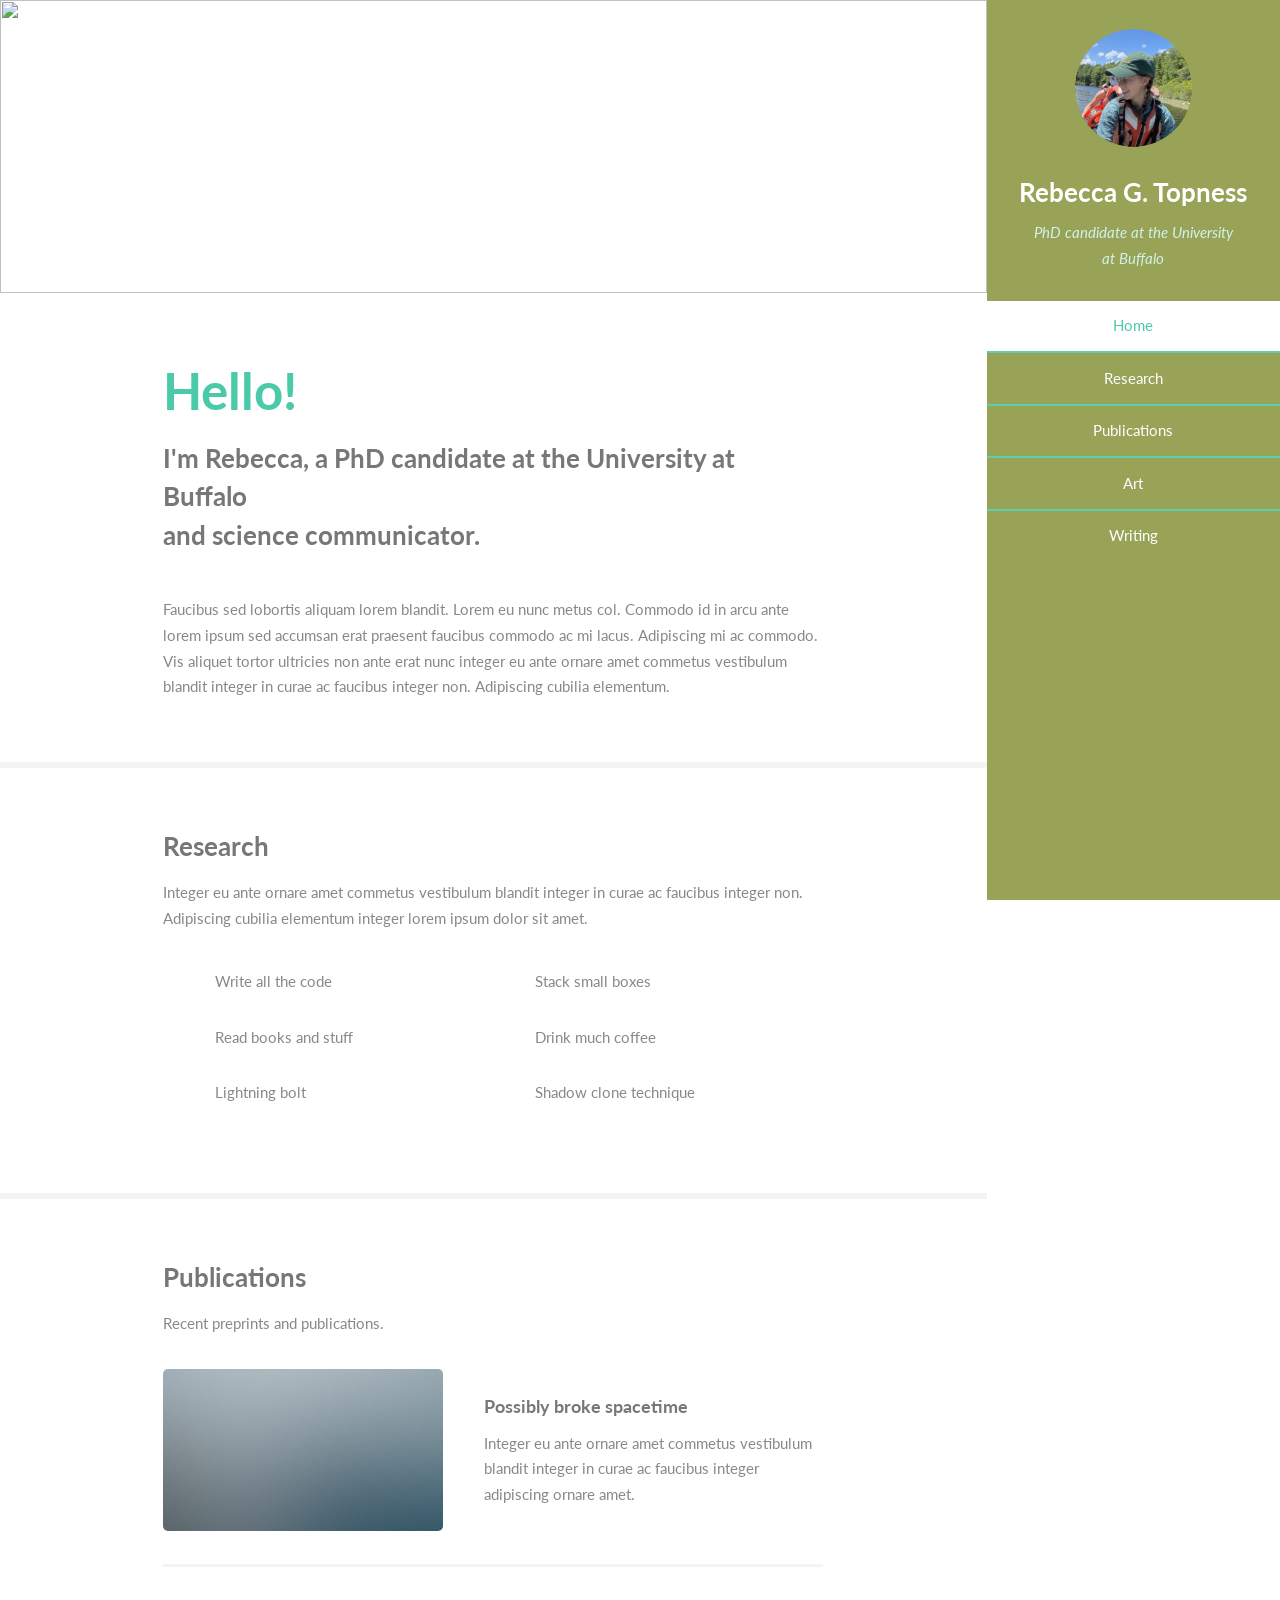
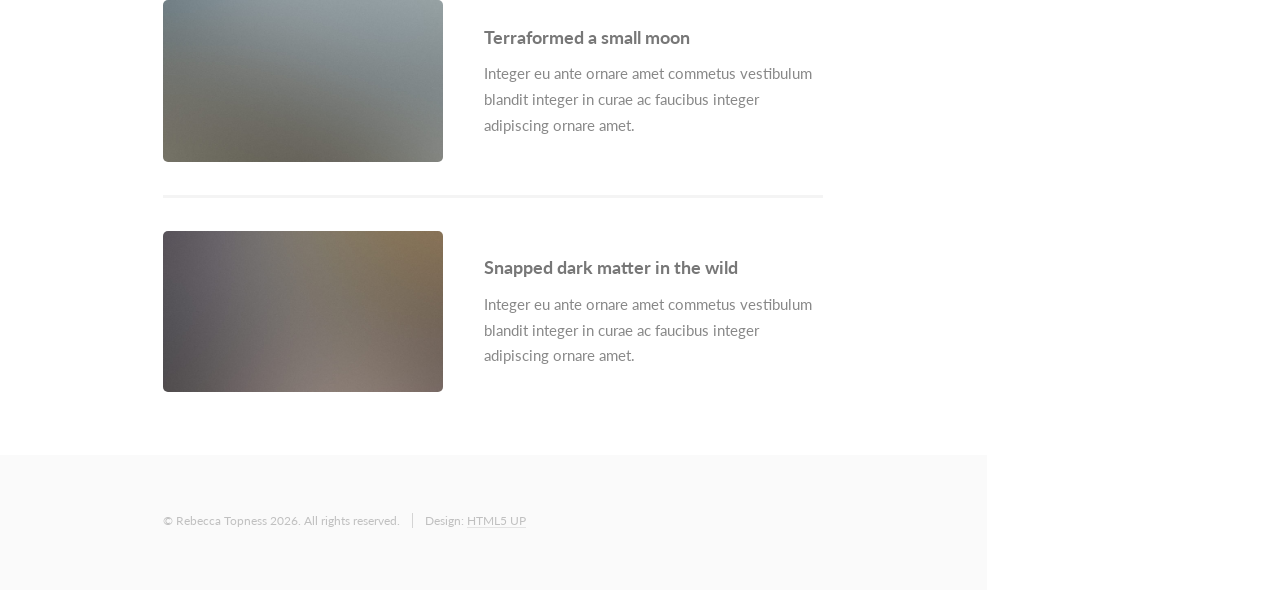
==== index.html @ 4bb77f29 "Change banner" ====
<!DOCTYPE HTML>
<!--
	Read Only by HTML5 UP
	html5up.net | @ajlkn
	Free for personal and commercial use under the CCA 3.0 license (html5up.net/license)
-->
<html>
	<head>
		<title>Rebecca G. Topness</title>
		<meta charset="utf-8" />
		<meta name="viewport" content="width=device-width, initial-scale=1, user-scalable=no" />
		<link rel="stylesheet" href="assets/css/main.css" />
	</head>
	<body class="is-preload">

		<!-- Header -->
			<section id="header">
				<header>
					<span class="image avatar"><img src="images/avatar.jpg" alt="" /></span>
					<h1 id="logo"><a href="#">Rebecca G. Topness</a></h1>
					<p>PhD candidate at the University<br />
					at Buffalo</p>
				</header>
				<nav id="nav">
					<ul>
						<li><a href="#one" class="active">Home</a></li>
						<li><a href="#two">Research</a></li>
						<li><a href="#three">Publications</a></li>
						<li><a href="art.html">Art</a></li>
						<li><a href="writing.html">Writing</a></li>
						<!--<li><a href="#four">Contact</a></li> -->
					</ul>
				</nav>
				<footer>
					<ul class="icons">
						<li><a href="mailto:rgtopnes@buffalo.edu" class="icon solid fa-envelope"><span class="label">Email</span></a></li>
						<li><a href="https://github.com/rgtopness" class="icon brands fa-github"><span class="label">Github</span></a></li>
						<li><a href="https://www.instagram.com/rebeccatopnessart/" class="icon brands fa-instagram"><span class="label">Instagram</span></a></li>
						<li><a href="https://www.linkedin.com/in/rgtopness/" class="icon brands fa-linkedin"><span class="label">LinkedIn</span></a></li>
						<!--<li><a href='#' class="icon brands fa-orcid"><span class="label">Orcid</span></a></li> -->
					</ul>
				</footer>
			</section>

		<!-- Wrapper -->
			<div id="wrapper">

				<!-- Main -->
					<div id="main">

						<!-- One -->
							<section id="one">
								<div class="image main" data-position="center">
									<img src="images/banner2.jpg" alt="" />
								</div>
								<div class="container">
									<header class="major">
										<h2>Hello!</h2>
										<p>I'm Rebecca, a PhD candidate at the University at Buffalo<br />
										and science communicator.</p> <!--removed link-->
									</header>
									<p>Faucibus sed lobortis aliquam lorem blandit. Lorem eu nunc metus col. Commodo id in arcu ante lorem ipsum sed accumsan erat praesent faucibus commodo ac mi lacus. Adipiscing mi ac commodo. Vis aliquet tortor ultricies non ante erat nunc integer eu ante ornare amet commetus vestibulum blandit integer in curae ac faucibus integer non. Adipiscing cubilia elementum.</p>
								</div>
							</section>

						<!-- Two -->
							<section id="two">
								<div class="container">
									<h3>Research</h3>
									<p>Integer eu ante ornare amet commetus vestibulum blandit integer in curae ac faucibus integer non. Adipiscing cubilia elementum integer lorem ipsum dolor sit amet.</p>
									<ul class="feature-icons">
										<li class="icon solid fa-code">Write all the code</li>
										<li class="icon solid fa-cubes">Stack small boxes</li>
										<li class="icon solid fa-book">Read books and stuff</li>
										<li class="icon solid fa-coffee">Drink much coffee</li>
										<li class="icon solid fa-bolt">Lightning bolt</li>
										<li class="icon solid fa-users">Shadow clone technique</li>
									</ul>
								</div>
							</section>

						<!-- Three -->
							<section id="three">
								<div class="container">
									<h3>Publications</h3>
									<p>Recent preprints and publications.</p>
									<div class="features">
										<article>
											<a href="#" class="image"><img src="images/pic01.jpg" alt="" /></a>
											<div class="inner">
												<h4>Possibly broke spacetime</h4>
												<p>Integer eu ante ornare amet commetus vestibulum blandit integer in curae ac faucibus integer adipiscing ornare amet.</p>
											</div>
										</article>
										<article>
											<a href="#" class="image"><img src="images/pic02.jpg" alt="" /></a>
											<div class="inner">
												<h4>Terraformed a small moon</h4>
												<p>Integer eu ante ornare amet commetus vestibulum blandit integer in curae ac faucibus integer adipiscing ornare amet.</p>
											</div>
										</article>
										<article>
											<a href="#" class="image"><img src="images/pic03.jpg" alt="" /></a>
											<div class="inner">
												<h4>Snapped dark matter in the wild</h4>
												<p>Integer eu ante ornare amet commetus vestibulum blandit integer in curae ac faucibus integer adipiscing ornare amet.</p>
											</div>
										</article>
									</div>
								</div>
							</section>

						<!-- Four -->
						<!--	<section id="four">
								<div class="container">
									<h3>Contact Me</h3>
									<p>Integer eu ante ornare amet commetus vestibulum blandit integer in curae ac faucibus integer non. Adipiscing cubilia elementum integer. Integer eu ante ornare amet commetus.</p>
									<form method="post" action="#">
										<div class="row gtr-uniform">
											<div class="col-6 col-12-xsmall"><input type="text" name="name" id="name" placeholder="Name" /></div>
											<div class="col-6 col-12-xsmall"><input type="email" name="email" id="email" placeholder="Email" /></div>
											<div class="col-12"><input type="text" name="subject" id="subject" placeholder="Subject" /></div>
											<div class="col-12"><textarea name="message" id="message" placeholder="Message" rows="6"></textarea></div>
											<div class="col-12">
												<ul class="actions">
													<li><input type="submit" class="primary" value="Send Message" /></li>
													<li><input type="reset" value="Reset Form" /></li>
												</ul>
											</div>
										</div>
									</form>
								</div>
							</section>

						<!-- Five -->
						<!--
							<section id="five">
								<div class="container">
									<h3>Elements</h3>

									<section>
										<h4>Text</h4>
										<p>This is <b>bold</b> and this is <strong>strong</strong>. This is <i>italic</i> and this is <em>emphasized</em>.
										This is <sup>superscript</sup> text and this is <sub>subscript</sub> text.
										This is <u>underlined</u> and this is code: <code>for (;;) { ... }</code>. Finally, <a href="#">this is a link</a>.</p>
										<hr />
										<header>
											<h4>Heading with a Subtitle</h4>
											<p>Lorem ipsum dolor sit amet nullam id egestas urna aliquam</p>
										</header>
										<p>Nunc lacinia ante nunc ac lobortis. Interdum adipiscing gravida odio porttitor sem non mi integer non faucibus ornare mi ut ante amet placerat aliquet. Volutpat eu sed ante lacinia sapien lorem accumsan varius montes viverra nibh in adipiscing blandit tempus accumsan.</p>
										<header>
											<h5>Heading with a Subtitle</h5>
											<p>Lorem ipsum dolor sit amet nullam id egestas urna aliquam</p>
										</header>
										<p>Nunc lacinia ante nunc ac lobortis. Interdum adipiscing gravida odio porttitor sem non mi integer non faucibus ornare mi ut ante amet placerat aliquet. Volutpat eu sed ante lacinia sapien lorem accumsan varius montes viverra nibh in adipiscing blandit tempus accumsan.</p>
										<hr />
										<h2>Heading Level 2</h2>
										<h3>Heading Level 3</h3>
										<h4>Heading Level 4</h4>
										<h5>Heading Level 5</h5>
										<h6>Heading Level 6</h6>
										<hr />
										<h5>Blockquote</h5>
										<blockquote>Fringilla nisl. Donec accumsan interdum nisi, quis tincidunt felis sagittis eget tempus euismod. Vestibulum ante ipsum primis in faucibus vestibulum. Blandit adipiscing eu felis iaculis volutpat ac adipiscing accumsan faucibus. Vestibulum ante ipsum primis in faucibus lorem ipsum dolor sit amet nullam adipiscing eu felis.</blockquote>
										<h5>Preformatted</h5>
										<pre><code>i = 0;

while (!deck.isInOrder()) {
    print 'Iteration ' + i;
    deck.shuffle();
    i++;
}

print 'It took ' + i + ' iterations to sort the deck.';</code></pre>
									</section>

									<section>
										<h4>Lists</h4>
										<div class="row">
											<div class="col-6 col-12-xsmall">
												<h5>Unordered</h5>
												<ul>
													<li>Dolor pulvinar etiam magna etiam.</li>
													<li>Sagittis adipiscing lorem eleifend.</li>
													<li>Felis enim feugiat dolore viverra.</li>
												</ul>
												<h5>Alternate</h5>
												<ul class="alt">
													<li>Dolor pulvinar etiam magna etiam.</li>
													<li>Sagittis adipiscing lorem eleifend.</li>
													<li>Felis enim feugiat dolore viverra.</li>
												</ul>
											</div>
											<div class="col-6 col-12-xsmall">
												<h5>Ordered</h5>
												<ol>
													<li>Dolor pulvinar etiam magna etiam.</li>
													<li>Etiam vel felis at lorem sed viverra.</li>
													<li>Felis enim feugiat dolore viverra.</li>
													<li>Dolor pulvinar etiam magna etiam.</li>
													<li>Etiam vel felis at lorem sed viverra.</li>
													<li>Felis enim feugiat dolore viverra.</li>
												</ol>
												<h5>Icons</h5>
												<ul class="icons">
													<li><a href="#" class="icon brands fa-twitter"><span class="label">Twitter</span></a></li>
													<li><a href="#" class="icon brands fa-facebook-f"><span class="label">Facebook</span></a></li>
													<li><a href="#" class="icon brands fa-instagram"><span class="label">Instagram</span></a></li>
													<li><a href="#" class="icon brands fa-github"><span class="label">Github</span></a></li>
													<li><a href="#" class="icon brands fa-dribbble"><span class="label">Dribbble</span></a></li>
													<li><a href="#" class="icon brands fa-tumblr"><span class="label">Tumblr</span></a></li>
												</ul>
											</div>
										</div>
										<h5>Actions</h5>
										<ul class="actions">
											<li><a href="#" class="button primary">Default</a></li>
											<li><a href="#" class="button">Default</a></li>
											<li><a href="#" class="button alt">Default</a></li>
										</ul>
										<ul class="actions small">
											<li><a href="#" class="button primary small">Small</a></li>
											<li><a href="#" class="button small">Small</a></li>
											<li><a href="#" class="button alt small">Small</a></li>
										</ul>
										<div class="row">
											<div class="col-3 col-6-medium col-12-xsmall">
												<ul class="actions stacked">
													<li><a href="#" class="button primary">Default</a></li>
													<li><a href="#" class="button">Default</a></li>
													<li><a href="#" class="button alt">Default</a></li>
												</ul>
											</div>
											<div class="col-3 col-6 col-12-xsmall">
												<ul class="actions stacked">
													<li><a href="#" class="button primary small">Small</a></li>
													<li><a href="#" class="button small">Small</a></li>
													<li><a href="#" class="button alt small">Small</a></li>
												</ul>
											</div>
											<div class="col-3 col-6-medium col-12-xsmall">
												<ul class="actions stacked">
													<li><a href="#" class="button primary fit">Default</a></li>
													<li><a href="#" class="button fit">Default</a></li>
													<li><a href="#" class="button alt fit">Default</a></li>
												</ul>
											</div>
											<div class="col-3 col-6-medium col-12-xsmall">
												<ul class="actions stacked">
													<li><a href="#" class="button primary small fit">Small</a></li>
													<li><a href="#" class="button small fit">Small</a></li>
													<li><a href="#" class="button alt small fit">Small</a></li>
												</ul>
											</div>
										</div>
									</section>

									<section>
										<h4>Table</h4>
										<h5>Default</h5>
										<div class="table-wrapper">
											<table>
												<thead>
													<tr>
														<th>Name</th>
														<th>Description</th>
														<th>Price</th>
													</tr>
												</thead>
												<tbody>
													<tr>
														<td>Item One</td>
														<td>Ante turpis integer aliquet porttitor.</td>
														<td>29.99</td>
													</tr>
													<tr>
														<td>Item Two</td>
														<td>Vis ac commodo adipiscing arcu aliquet.</td>
														<td>19.99</td>
													</tr>
													<tr>
														<td>Item Three</td>
														<td> Morbi faucibus arcu accumsan lorem.</td>
														<td>29.99</td>
													</tr>
													<tr>
														<td>Item Four</td>
														<td>Vitae integer tempus condimentum.</td>
														<td>19.99</td>
													</tr>
													<tr>
														<td>Item Five</td>
														<td>Ante turpis integer aliquet porttitor.</td>
														<td>29.99</td>
													</tr>
												</tbody>
												<tfoot>
													<tr>
														<td colspan="2"></td>
														<td>100.00</td>
													</tr>
												</tfoot>
											</table>
										</div>

										<h5>Alternate</h5>
										<div class="table-wrapper">
											<table class="alt">
												<thead>
													<tr>
														<th>Name</th>
														<th>Description</th>
														<th>Price</th>
													</tr>
												</thead>
												<tbody>
													<tr>
														<td>Item One</td>
														<td>Ante turpis integer aliquet porttitor.</td>
														<td>29.99</td>
													</tr>
													<tr>
														<td>Item Two</td>
														<td>Vis ac commodo adipiscing arcu aliquet.</td>
														<td>19.99</td>
													</tr>
													<tr>
														<td>Item Three</td>
														<td> Morbi faucibus arcu accumsan lorem.</td>
														<td>29.99</td>
													</tr>
													<tr>
														<td>Item Four</td>
														<td>Vitae integer tempus condimentum.</td>
														<td>19.99</td>
													</tr>
													<tr>
														<td>Item Five</td>
														<td>Ante turpis integer aliquet porttitor.</td>
														<td>29.99</td>
													</tr>
												</tbody>
												<tfoot>
													<tr>
														<td colspan="2"></td>
														<td>100.00</td>
													</tr>
												</tfoot>
											</table>
										</div>
									</section>

									<section>
										<h4>Buttons</h4>
										<ul class="actions">
											<li><a href="#" class="button primary">Primary</a></li>
											<li><a href="#" class="button">Default</a></li>
											<li><a href="#" class="button alt">Alternate</a></li>
										</ul>
										<ul class="actions">
											<li><a href="#" class="button primary large">Large</a></li>
											<li><a href="#" class="button">Default</a></li>
											<li><a href="#" class="button alt small">Small</a></li>
										</ul>
										<ul class="actions fit">
											<li><a href="#" class="button primary fit">Fit</a></li>
											<li><a href="#" class="button fit">Fit</a></li>
											<li><a href="#" class="button alt fit">Fit</a></li>
										</ul>
										<ul class="actions fit small">
											<li><a href="#" class="button primary fit small">Fit + Small</a></li>
											<li><a href="#" class="button fit small">Fit + Small</a></li>
											<li><a href="#" class="button alt fit small">Fit + Small</a></li>
										</ul>
										<ul class="actions">
											<li><a href="#" class="button primary icon solid fa-download">Icon</a></li>
											<li><a href="#" class="button icon solid fa-download">Icon</a></li>
											<li><a href="#" class="button alt icon solid fa-check">Icon</a></li>
										</ul>
										<ul class="actions">
											<li><span class="button primary disabled">Primary</span></li>
											<li><span class="button disabled">Default</span></li>
											<li><span class="button alt disabled">Alternate</span></li>
										</ul>
									</section>

									<section>
										<h4>Form</h4>
										<form method="post" action="#">
											<div class="row gtr-uniform">
												<div class="col-6 col-12-xsmall">
													<input type="text" name="demo-name" id="demo-name" value="" placeholder="Name" />
												</div>
												<div class="col-6 col-12-xsmall">
													<input type="email" name="demo-email" id="demo-email" value="" placeholder="Email" />
												</div>
												<div class="col-12">
													<select name="demo-category" id="demo-category">
														<option value="">- Category -</option>
														<option value="1">Manufacturing</option>
														<option value="1">Shipping</option>
														<option value="1">Administration</option>
														<option value="1">Human Resources</option>
													</select>
												</div>
												<div class="col-4 col-12-medium">
													<input type="radio" id="demo-priority-low" name="demo-priority" checked>
													<label for="demo-priority-low">Low Priority</label>
												</div>
												<div class="col-4 col-12-medium">
													<input type="radio" id="demo-priority-normal" name="demo-priority">
													<label for="demo-priority-normal">Normal Priority</label>
												</div>
												<div class="col-4 col-12-medium">
													<input type="radio" id="demo-priority-high" name="demo-priority">
													<label for="demo-priority-high">High Priority</label>
												</div>
												<div class="col-6 col-12-medium">
													<input type="checkbox" id="demo-copy" name="demo-copy">
													<label for="demo-copy">Email me a copy of this message</label>
												</div>
												<div class="col-6 col-12-medium">
													<input type="checkbox" id="demo-human" name="demo-human" checked>
													<label for="demo-human">I am a human and not a robot</label>
												</div>
												<div class="col-12">
													<textarea name="demo-message" id="demo-message" placeholder="Enter your message" rows="6"></textarea>
												</div>
												<div class="col-12">
													<ul class="actions">
														<li><input type="submit" value="Send Message" /></li>
														<li><input type="reset" value="Reset" class="alt" /></li>
													</ul>
												</div>
											</div>
										</form>
									</section>

									<section>
										<h4>Image</h4>
										<h5>Fit</h5>
										<span class="image fit"><img src="images/banner.jpg" alt="" /></span>
										<div class="box alt">
											<div class="row gtr-50 gtr-uniform">
												<div class="col-4"><span class="image fit"><img src="images/pic01.jpg" alt="" /></span></div>
												<div class="col-4"><span class="image fit"><img src="images/pic02.jpg" alt="" /></span></div>
												<div class="col-4"><span class="image fit"><img src="images/pic03.jpg" alt="" /></span></div>
												<div class="col-4"><span class="image fit"><img src="images/pic02.jpg" alt="" /></span></div>
												<div class="col-4"><span class="image fit"><img src="images/pic03.jpg" alt="" /></span></div>
												<div class="col-4"><span class="image fit"><img src="images/pic01.jpg" alt="" /></span></div>
												<div class="col-4"><span class="image fit"><img src="images/pic03.jpg" alt="" /></span></div>
												<div class="col-4"><span class="image fit"><img src="images/pic01.jpg" alt="" /></span></div>
												<div class="col-4"><span class="image fit"><img src="images/pic02.jpg" alt="" /></span></div>
											</div>
										</div>
										<h5>Left &amp; Right</h5>
										<p><span class="image left"><img src="images/avatar.jpg" alt="" /></span>Fringilla nisl. Donec accumsan interdum nisi, quis tincidunt felis sagittis eget. tempus euismod. Vestibulum ante ipsum primis in faucibus vestibulum. Blandit adipiscing eu felis iaculis volutpat ac adipiscing accumsan eu faucibus. Integer ac pellentesque praesent tincidunt felis sagittis eget. tempus euismod. Vestibulum ante ipsum primis in faucibus vestibulum. Blandit adipiscing eu felis iaculis volutpat ac adipiscing accumsan eu faucibus. Integer ac pellentesque praesent. Donec accumsan interdum nisi, quis tincidunt felis sagittis eget. tempus euismod. Vestibulum ante ipsum primis in faucibus vestibulum. Blandit adipiscing eu felis iaculis volutpat ac adipiscing accumsan eu faucibus. Integer ac pellentesque praesent tincidunt felis sagittis eget. tempus euismod. Vestibulum ante ipsum primis in faucibus vestibulum. Blandit adipiscing eu felis iaculis volutpat ac adipiscing accumsan eu faucibus. Integer ac pellentesque praesent.</p>
										<p><span class="image right"><img src="images/avatar.jpg" alt="" /></span>Fringilla nisl. Donec accumsan interdum nisi, quis tincidunt felis sagittis eget. tempus euismod. Vestibulum ante ipsum primis in faucibus vestibulum. Blandit adipiscing eu felis iaculis volutpat ac adipiscing accumsan eu faucibus. Integer ac pellentesque praesent tincidunt felis sagittis eget. tempus euismod. Vestibulum ante ipsum primis in faucibus vestibulum. Blandit adipiscing eu felis iaculis volutpat ac adipiscing accumsan eu faucibus. Integer ac pellentesque praesent. Donec accumsan interdum nisi, quis tincidunt felis sagittis eget. tempus euismod. Vestibulum ante ipsum primis in faucibus vestibulum. Blandit adipiscing eu felis iaculis volutpat ac adipiscing accumsan eu faucibus. Integer ac pellentesque praesent tincidunt felis sagittis eget. tempus euismod. Vestibulum ante ipsum primis in faucibus vestibulum. Blandit adipiscing eu felis iaculis volutpat ac adipiscing accumsan eu faucibus. Integer ac pellentesque praesent.</p>
									</section>

								</div>
							</section>
						-->

					</div>

				<!-- Footer -->
					<section id="footer">
						<div class="container">
							<ul class="copyright">
								<li>&copy; Rebecca Topness 2026. All rights reserved.</li><li>Design: <a href="http://html5up.net">HTML5 UP</a></li>
							</ul>
						</div>
					</section>

			</div>

		<!-- Scripts -->
			<script src="assets/js/jquery.min.js"></script>
			<script src="assets/js/jquery.scrollex.min.js"></script>
			<script src="assets/js/jquery.scrolly.min.js"></script>
			<script src="assets/js/browser.min.js"></script>
			<script src="assets/js/breakpoints.min.js"></script>
			<script src="assets/js/util.js"></script>
			<script src="assets/js/main.js"></script>

	</body>
</html>
---- assets/css/main.css ----
@import url("fontawesome-all.min.css");
@import url("https://fonts.googleapis.com/css?family=Lato:400,400italic,700,700italic|Source+Code+Pro:400");

/*
	Read Only by HTML5 UP
	html5up.net | @ajlkn
	Free for personal and commercial use under the CCA 3.0 license (html5up.net/license)
*/

html, body, div, span, applet, object,
iframe, h1, h2, h3, h4, h5, h6, p, blockquote,
pre, a, abbr, acronym, address, big, cite,
code, del, dfn, em, img, ins, kbd, q, s, samp,
small, strike, strong, sub, sup, tt, var, b,
u, i, center, dl, dt, dd, ol, ul, li, fieldset,
form, label, legend, table, caption, tbody,
tfoot, thead, tr, th, td, article, aside,
canvas, details, embed, figure, figcaption,
footer, header, hgroup, menu, nav, output, ruby,
section, summary, time, mark, audio, video {
	margin: 0;
	padding: 0;
	border: 0;
	font-size: 100%;
	font: inherit;
	vertical-align: baseline;}

article, aside, details, figcaption, figure,
footer, header, hgroup, menu, nav, section {
	display: block;}

body {
	line-height: 1;
}

ol, ul {
	list-style: none;
}

blockquote, q {
	quotes: none;
}

	blockquote:before, blockquote:after, q:before, q:after {
		content: '';
		content: none;
	}

table {
	border-collapse: collapse;
	border-spacing: 0;
}

body {
	-webkit-text-size-adjust: none;
}

mark {
	background-color: transparent;
	color: inherit;
}

input::-moz-focus-inner {
	border: 0;
	padding: 0;
}

input, select, textarea {
	-moz-appearance: none;
	-webkit-appearance: none;
	-ms-appearance: none;
	appearance: none;
}

/* Basic */

	html {
		box-sizing: border-box;
	}

	*, *:before, *:after {
		box-sizing: inherit;
	}

	body {
		background: #fff;
	}

		body.is-preload *, body.is-preload *:before, body.is-preload *:after {
			-moz-animation: none !important;
			-webkit-animation: none !important;
			-ms-animation: none !important;
			animation: none !important;
			-moz-transition: none !important;
			-webkit-transition: none !important;
			-ms-transition: none !important;
			transition: none !important;
		}

	body, input, select, textarea {
		color: #888;
		font-family: "Lato", sans-serif;
		font-size: 16pt;
		font-weight: 400;
		line-height: 1.75em;
	}

	a {
		-moz-transition: color 0.2s ease-in-out, border-color 0.2s ease-in-out;
		-webkit-transition: color 0.2s ease-in-out, border-color 0.2s ease-in-out;
		-ms-transition: color 0.2s ease-in-out, border-color 0.2s ease-in-out;
		transition: color 0.2s ease-in-out, border-color 0.2s ease-in-out;
		border-bottom: solid 1px #e4e4e4;
		color: inherit;
		text-decoration: none;
	}

		a:hover {
			border-bottom-color: transparent;
			color: #4acaa8 !important;
		}

	strong, b {
		color: #777;
		font-weight: 700;
	}

	em, i {
		font-style: italic;
	}

	p {
		margin: 0 0 2.25em 0;
	}

	h1, h2, h3, h4, h5, h6 {
		color: #777;
		font-weight: 700;
		line-height: 1em;
		margin: 0 0 0.5625em 0;
	}

		h1 a, h2 a, h3 a, h4 a, h5 a, h6 a {
			border: 0;
			color: inherit;
			text-decoration: none;
		}

	h2 {
		font-size: 2em;
		line-height: 1.5em;
	}

	h3 {
		font-size: 1.75em;
		line-height: 1.5em;
	}

	h4 {
		font-size: 1.25em;
		line-height: 1.5em;
	}

	h5 {
		font-size: 0.9em;
		line-height: 1.5em;
	}

	h6 {
		font-size: 0.7em;
		line-height: 1.5em;
	}

	sub {
		font-size: 0.8em;
		position: relative;
		top: 0.5em;
	}

	sup {
		font-size: 0.8em;
		position: relative;
		top: -0.5em;
	}

	hr {
		border: 0;
		border-bottom: solid 2px #f4f4f4;
		margin: 2.25em 0;
	}

		hr.major {
			margin: 3.375em 0;
		}

	blockquote {
		border-left: solid 8px #e4e4e4;
		font-style: italic;
		margin: 0 0 2.25em 0;
		padding: 0.5em 0 0.5em 2em;
	}

	code {
		background: #555;
		border-radius: 5px;
		color: #fff;
		font-family: "Source Code Pro", monospace;
		font-size: 0.9em;
		margin: 0 0.25em;
		padding: 0.25em 0.65em;
	}

	pre {
		font-family: "Source Code Pro", monospace;
		font-size: 0.9em;
		margin: 0 0 2.25em 0;
	}

		pre code {
			-webkit-overflow-scrolling: touch;
			display: block;
			line-height: 1.5em;
			overflow-x: auto;
			padding: 1em 1.5em;
		}

	.align-left {
		text-align: left;
	}

	.align-center {
		text-align: center;
	}

	.align-right {
		text-align: right;
	}

/* Row */

	.row {
		display: flex;
		flex-wrap: wrap;
		box-sizing: border-box;
		align-items: stretch;
	}

		.row > * {
			box-sizing: border-box;
		}

		.row.gtr-uniform > * > :last-child {
			margin-bottom: 0;
		}

		.row.aln-left {
			justify-content: flex-start;
		}

		.row.aln-center {
			justify-content: center;
		}

		.row.aln-right {
			justify-content: flex-end;
		}

		.row.aln-top {
			align-items: flex-start;
		}

		.row.aln-middle {
			align-items: center;
		}

		.row.aln-bottom {
			align-items: flex-end;
		}

		.row > .imp {
			order: -1;
		}

		.row > .col-1 {
			width: 8.33333%;
		}

		.row > .off-1 {
			margin-left: 8.33333%;
		}

		.row > .col-2 {
			width: 16.66667%;
		}

		.row > .off-2 {
			margin-left: 16.66667%;
		}

		.row > .col-3 {
			width: 25%;
		}

		.row > .off-3 {
			margin-left: 25%;
		}

		.row > .col-4 {
			width: 33.33333%;
		}

		.row > .off-4 {
			margin-left: 33.33333%;
		}

		.row > .col-5 {
			width: 41.66667%;
		}

		.row > .off-5 {
			margin-left: 41.66667%;
		}

		.row > .col-6 {
			width: 50%;
		}

		.row > .off-6 {
			margin-left: 50%;
		}

		.row > .col-7 {
			width: 58.33333%;
		}

		.row > .off-7 {
			margin-left: 58.33333%;
		}

		.row > .col-8 {
			width: 66.66667%;
		}

		.row > .off-8 {
			margin-left: 66.66667%;
		}

		.row > .col-9 {
			width: 75%;
		}

		.row > .off-9 {
			margin-left: 75%;
		}

		.row > .col-10 {
			width: 83.33333%;
		}

		.row > .off-10 {
			margin-left: 83.33333%;
		}

		.row > .col-11 {
			width: 91.66667%;
		}

		.row > .off-11 {
			margin-left: 91.66667%;
		}

		.row > .col-12 {
			width: 100%;
		}

		.row > .off-12 {
			margin-left: 100%;
		}

		.row.gtr-0 {
			margin-top: 0;
			margin-left: 0em;
		}

			.row.gtr-0 > * {
				padding: 0 0 0 0em;
			}

			.row.gtr-0.gtr-uniform {
				margin-top: 0em;
			}

				.row.gtr-0.gtr-uniform > * {
					padding-top: 0em;
				}

		.row.gtr-25 {
			margin-top: 0;
			margin-left: -0.5em;
		}

			.row.gtr-25 > * {
				padding: 0 0 0 0.5em;
			}

			.row.gtr-25.gtr-uniform {
				margin-top: -0.5em;
			}

				.row.gtr-25.gtr-uniform > * {
					padding-top: 0.5em;
				}

		.row.gtr-50 {
			margin-top: 0;
			margin-left: -1em;
		}

			.row.gtr-50 > * {
				padding: 0 0 0 1em;
			}

			.row.gtr-50.gtr-uniform {
				margin-top: -1em;
			}

				.row.gtr-50.gtr-uniform > * {
					padding-top: 1em;
				}

		.row {
			margin-top: 0;
			margin-left: -2em;
		}

			.row > * {
				padding: 0 0 0 2em;
			}

			.row.gtr-uniform {
				margin-top: -2em;
			}

				.row.gtr-uniform > * {
					padding-top: 2em;
				}

		.row.gtr-150 {
			margin-top: 0;
			margin-left: -3em;
		}

			.row.gtr-150 > * {
				padding: 0 0 0 3em;
			}

			.row.gtr-150.gtr-uniform {
				margin-top: -3em;
			}

				.row.gtr-150.gtr-uniform > * {
					padding-top: 3em;
				}

		.row.gtr-200 {
			margin-top: 0;
			margin-left: -4em;
		}

			.row.gtr-200 > * {
				padding: 0 0 0 4em;
			}

			.row.gtr-200.gtr-uniform {
				margin-top: -4em;
			}

				.row.gtr-200.gtr-uniform > * {
					padding-top: 4em;
				}

		@media screen and (max-width: 1680px) {

			.row {
				display: flex;
				flex-wrap: wrap;
				box-sizing: border-box;
				align-items: stretch;
			}

				.row > * {
					box-sizing: border-box;
				}

				.row.gtr-uniform > * > :last-child {
					margin-bottom: 0;
				}

				.row.aln-left {
					justify-content: flex-start;
				}

				.row.aln-center {
					justify-content: center;
				}

				.row.aln-right {
					justify-content: flex-end;
				}

				.row.aln-top {
					align-items: flex-start;
				}

				.row.aln-middle {
					align-items: center;
				}

				.row.aln-bottom {
					align-items: flex-end;
				}

				.row > .imp-xlarge {
					order: -1;
				}

				.row > .col-1-xlarge {
					width: 8.33333%;
				}

				.row > .off-1-xlarge {
					margin-left: 8.33333%;
				}

				.row > .col-2-xlarge {
					width: 16.66667%;
				}

				.row > .off-2-xlarge {
					margin-left: 16.66667%;
				}

				.row > .col-3-xlarge {
					width: 25%;
				}

				.row > .off-3-xlarge {
					margin-left: 25%;
				}

				.row > .col-4-xlarge {
					width: 33.33333%;
				}

				.row > .off-4-xlarge {
					margin-left: 33.33333%;
				}

				.row > .col-5-xlarge {
					width: 41.66667%;
				}

				.row > .off-5-xlarge {
					margin-left: 41.66667%;
				}

				.row > .col-6-xlarge {
					width: 50%;
				}

				.row > .off-6-xlarge {
					margin-left: 50%;
				}

				.row > .col-7-xlarge {
					width: 58.33333%;
				}

				.row > .off-7-xlarge {
					margin-left: 58.33333%;
				}

				.row > .col-8-xlarge {
					width: 66.66667%;
				}

				.row > .off-8-xlarge {
					margin-left: 66.66667%;
				}

				.row > .col-9-xlarge {
					width: 75%;
				}

				.row > .off-9-xlarge {
					margin-left: 75%;
				}

				.row > .col-10-xlarge {
					width: 83.33333%;
				}

				.row > .off-10-xlarge {
					margin-left: 83.33333%;
				}

				.row > .col-11-xlarge {
					width: 91.66667%;
				}

				.row > .off-11-xlarge {
					margin-left: 91.66667%;
				}

				.row > .col-12-xlarge {
					width: 100%;
				}

				.row > .off-12-xlarge {
					margin-left: 100%;
				}

				.row.gtr-0 {
					margin-top: 0;
					margin-left: 0em;
				}

					.row.gtr-0 > * {
						padding: 0 0 0 0em;
					}

					.row.gtr-0.gtr-uniform {
						margin-top: 0em;
					}

						.row.gtr-0.gtr-uniform > * {
							padding-top: 0em;
						}

				.row.gtr-25 {
					margin-top: 0;
					margin-left: -0.5em;
				}

					.row.gtr-25 > * {
						padding: 0 0 0 0.5em;
					}

					.row.gtr-25.gtr-uniform {
						margin-top: -0.5em;
					}

						.row.gtr-25.gtr-uniform > * {
							padding-top: 0.5em;
						}

				.row.gtr-50 {
					margin-top: 0;
					margin-left: -1em;
				}

					.row.gtr-50 > * {
						padding: 0 0 0 1em;
					}

					.row.gtr-50.gtr-uniform {
						margin-top: -1em;
					}

						.row.gtr-50.gtr-uniform > * {
							padding-top: 1em;
						}

				.row {
					margin-top: 0;
					margin-left: -2em;
				}

					.row > * {
						padding: 0 0 0 2em;
					}

					.row.gtr-uniform {
						margin-top: -2em;
					}

						.row.gtr-uniform > * {
							padding-top: 2em;
						}

				.row.gtr-150 {
					margin-top: 0;
					margin-left: -3em;
				}

					.row.gtr-150 > * {
						padding: 0 0 0 3em;
					}

					.row.gtr-150.gtr-uniform {
						margin-top: -3em;
					}

						.row.gtr-150.gtr-uniform > * {
							padding-top: 3em;
						}

				.row.gtr-200 {
					margin-top: 0;
					margin-left: -4em;
				}

					.row.gtr-200 > * {
						padding: 0 0 0 4em;
					}

					.row.gtr-200.gtr-uniform {
						margin-top: -4em;
					}

						.row.gtr-200.gtr-uniform > * {
							padding-top: 4em;
						}

		}

		@media screen and (max-width: 1280px) {

			.row {
				display: flex;
				flex-wrap: wrap;
				box-sizing: border-box;
				align-items: stretch;
			}

				.row > * {
					box-sizing: border-box;
				}

				.row.gtr-uniform > * > :last-child {
					margin-bottom: 0;
				}

				.row.aln-left {
					justify-content: flex-start;
				}

				.row.aln-center {
					justify-content: center;
				}

				.row.aln-right {
					justify-content: flex-end;
				}

				.row.aln-top {
					align-items: flex-start;
				}

				.row.aln-middle {
					align-items: center;
				}

				.row.aln-bottom {
					align-items: flex-end;
				}

				.row > .imp-large {
					order: -1;
				}

				.row > .col-1-large {
					width: 8.33333%;
				}

				.row > .off-1-large {
					margin-left: 8.33333%;
				}

				.row > .col-2-large {
					width: 16.66667%;
				}

				.row > .off-2-large {
					margin-left: 16.66667%;
				}

				.row > .col-3-large {
					width: 25%;
				}

				.row > .off-3-large {
					margin-left: 25%;
				}

				.row > .col-4-large {
					width: 33.33333%;
				}

				.row > .off-4-large {
					margin-left: 33.33333%;
				}

				.row > .col-5-large {
					width: 41.66667%;
				}

				.row > .off-5-large {
					margin-left: 41.66667%;
				}

				.row > .col-6-large {
					width: 50%;
				}

				.row > .off-6-large {
					margin-left: 50%;
				}

				.row > .col-7-large {
					width: 58.33333%;
				}

				.row > .off-7-large {
					margin-left: 58.33333%;
				}

				.row > .col-8-large {
					width: 66.66667%;
				}

				.row > .off-8-large {
					margin-left: 66.66667%;
				}

				.row > .col-9-large {
					width: 75%;
				}

				.row > .off-9-large {
					margin-left: 75%;
				}

				.row > .col-10-large {
					width: 83.33333%;
				}

				.row > .off-10-large {
					margin-left: 83.33333%;
				}

				.row > .col-11-large {
					width: 91.66667%;
				}

				.row > .off-11-large {
					margin-left: 91.66667%;
				}

				.row > .col-12-large {
					width: 100%;
				}

				.row > .off-12-large {
					margin-left: 100%;
				}

				.row.gtr-0 {
					margin-top: 0;
					margin-left: 0em;
				}

					.row.gtr-0 > * {
						padding: 0 0 0 0em;
					}

					.row.gtr-0.gtr-uniform {
						margin-top: 0em;
					}

						.row.gtr-0.gtr-uniform > * {
							padding-top: 0em;
						}

				.row.gtr-25 {
					margin-top: 0;
					margin-left: -0.375em;
				}

					.row.gtr-25 > * {
						padding: 0 0 0 0.375em;
					}

					.row.gtr-25.gtr-uniform {
						margin-top: -0.375em;
					}

						.row.gtr-25.gtr-uniform > * {
							padding-top: 0.375em;
						}

				.row.gtr-50 {
					margin-top: 0;
					margin-left: -0.75em;
				}

					.row.gtr-50 > * {
						padding: 0 0 0 0.75em;
					}

					.row.gtr-50.gtr-uniform {
						margin-top: -0.75em;
					}

						.row.gtr-50.gtr-uniform > * {
							padding-top: 0.75em;
						}

				.row {
					margin-top: 0;
					margin-left: -1.5em;
				}

					.row > * {
						padding: 0 0 0 1.5em;
					}

					.row.gtr-uniform {
						margin-top: -1.5em;
					}

						.row.gtr-uniform > * {
							padding-top: 1.5em;
						}

				.row.gtr-150 {
					margin-top: 0;
					margin-left: -2.25em;
				}

					.row.gtr-150 > * {
						padding: 0 0 0 2.25em;
					}

					.row.gtr-150.gtr-uniform {
						margin-top: -2.25em;
					}

						.row.gtr-150.gtr-uniform > * {
							padding-top: 2.25em;
						}

				.row.gtr-200 {
					margin-top: 0;
					margin-left: -3em;
				}

					.row.gtr-200 > * {
						padding: 0 0 0 3em;
					}

					.row.gtr-200.gtr-uniform {
						margin-top: -3em;
					}

						.row.gtr-200.gtr-uniform > * {
							padding-top: 3em;
						}

		}

		@media screen and (max-width: 1024px) {

			.row {
				display: flex;
				flex-wrap: wrap;
				box-sizing: border-box;
				align-items: stretch;
			}

				.row > * {
					box-sizing: border-box;
				}

				.row.gtr-uniform > * > :last-child {
					margin-bottom: 0;
				}

				.row.aln-left {
					justify-content: flex-start;
				}

				.row.aln-center {
					justify-content: center;
				}

				.row.aln-right {
					justify-content: flex-end;
				}

				.row.aln-top {
					align-items: flex-start;
				}

				.row.aln-middle {
					align-items: center;
				}

				.row.aln-bottom {
					align-items: flex-end;
				}

				.row > .imp-medium {
					order: -1;
				}

				.row > .col-1-medium {
					width: 8.33333%;
				}

				.row > .off-1-medium {
					margin-left: 8.33333%;
				}

				.row > .col-2-medium {
					width: 16.66667%;
				}

				.row > .off-2-medium {
					margin-left: 16.66667%;
				}

				.row > .col-3-medium {
					width: 25%;
				}

				.row > .off-3-medium {
					margin-left: 25%;
				}

				.row > .col-4-medium {
					width: 33.33333%;
				}

				.row > .off-4-medium {
					margin-left: 33.33333%;
				}

				.row > .col-5-medium {
					width: 41.66667%;
				}

				.row > .off-5-medium {
					margin-left: 41.66667%;
				}

				.row > .col-6-medium {
					width: 50%;
				}

				.row > .off-6-medium {
					margin-left: 50%;
				}

				.row > .col-7-medium {
					width: 58.33333%;
				}

				.row > .off-7-medium {
					margin-left: 58.33333%;
				}

				.row > .col-8-medium {
					width: 66.66667%;
				}

				.row > .off-8-medium {
					margin-left: 66.66667%;
				}

				.row > .col-9-medium {
					width: 75%;
				}

				.row > .off-9-medium {
					margin-left: 75%;
				}

				.row > .col-10-medium {
					width: 83.33333%;
				}

				.row > .off-10-medium {
					margin-left: 83.33333%;
				}

				.row > .col-11-medium {
					width: 91.66667%;
				}

				.row > .off-11-medium {
					margin-left: 91.66667%;
				}

				.row > .col-12-medium {
					width: 100%;
				}

				.row > .off-12-medium {
					margin-left: 100%;
				}

				.row.gtr-0 {
					margin-top: 0;
					margin-left: 0em;
				}

					.row.gtr-0 > * {
						padding: 0 0 0 0em;
					}

					.row.gtr-0.gtr-uniform {
						margin-top: 0em;
					}

						.row.gtr-0.gtr-uniform > * {
							padding-top: 0em;
						}

				.row.gtr-25 {
					margin-top: 0;
					margin-left: -0.375em;
				}

					.row.gtr-25 > * {
						padding: 0 0 0 0.375em;
					}

					.row.gtr-25.gtr-uniform {
						margin-top: -0.375em;
					}

						.row.gtr-25.gtr-uniform > * {
							padding-top: 0.375em;
						}

				.row.gtr-50 {
					margin-top: 0;
					margin-left: -0.75em;
				}

					.row.gtr-50 > * {
						padding: 0 0 0 0.75em;
					}

					.row.gtr-50.gtr-uniform {
						margin-top: -0.75em;
					}

						.row.gtr-50.gtr-uniform > * {
							padding-top: 0.75em;
						}

				.row {
					margin-top: 0;
					margin-left: -1.5em;
				}

					.row > * {
						padding: 0 0 0 1.5em;
					}

					.row.gtr-uniform {
						margin-top: -1.5em;
					}

						.row.gtr-uniform > * {
							padding-top: 1.5em;
						}

				.row.gtr-150 {
					margin-top: 0;
					margin-left: -2.25em;
				}

					.row.gtr-150 > * {
						padding: 0 0 0 2.25em;
					}

					.row.gtr-150.gtr-uniform {
						margin-top: -2.25em;
					}

						.row.gtr-150.gtr-uniform > * {
							padding-top: 2.25em;
						}

				.row.gtr-200 {
					margin-top: 0;
					margin-left: -3em;
				}

					.row.gtr-200 > * {
						padding: 0 0 0 3em;
					}

					.row.gtr-200.gtr-uniform {
						margin-top: -3em;
					}

						.row.gtr-200.gtr-uniform > * {
							padding-top: 3em;
						}

		}

		@media screen and (max-width: 736px) {

			.row {
				display: flex;
				flex-wrap: wrap;
				box-sizing: border-box;
				align-items: stretch;
			}

				.row > * {
					box-sizing: border-box;
				}

				.row.gtr-uniform > * > :last-child {
					margin-bottom: 0;
				}

				.row.aln-left {
					justify-content: flex-start;
				}

				.row.aln-center {
					justify-content: center;
				}

				.row.aln-right {
					justify-content: flex-end;
				}

				.row.aln-top {
					align-items: flex-start;
				}

				.row.aln-middle {
					align-items: center;
				}

				.row.aln-bottom {
					align-items: flex-end;
				}

				.row > .imp-small {
					order: -1;
				}

				.row > .col-1-small {
					width: 8.33333%;
				}

				.row > .off-1-small {
					margin-left: 8.33333%;
				}

				.row > .col-2-small {
					width: 16.66667%;
				}

				.row > .off-2-small {
					margin-left: 16.66667%;
				}

				.row > .col-3-small {
					width: 25%;
				}

				.row > .off-3-small {
					margin-left: 25%;
				}

				.row > .col-4-small {
					width: 33.33333%;
				}

				.row > .off-4-small {
					margin-left: 33.33333%;
				}

				.row > .col-5-small {
					width: 41.66667%;
				}

				.row > .off-5-small {
					margin-left: 41.66667%;
				}

				.row > .col-6-small {
					width: 50%;
				}

				.row > .off-6-small {
					margin-left: 50%;
				}

				.row > .col-7-small {
					width: 58.33333%;
				}

				.row > .off-7-small {
					margin-left: 58.33333%;
				}

				.row > .col-8-small {
					width: 66.66667%;
				}

				.row > .off-8-small {
					margin-left: 66.66667%;
				}

				.row > .col-9-small {
					width: 75%;
				}

				.row > .off-9-small {
					margin-left: 75%;
				}

				.row > .col-10-small {
					width: 83.33333%;
				}

				.row > .off-10-small {
					margin-left: 83.33333%;
				}

				.row > .col-11-small {
					width: 91.66667%;
				}

				.row > .off-11-small {
					margin-left: 91.66667%;
				}

				.row > .col-12-small {
					width: 100%;
				}

				.row > .off-12-small {
					margin-left: 100%;
				}

				.row.gtr-0 {
					margin-top: 0;
					margin-left: 0em;
				}

					.row.gtr-0 > * {
						padding: 0 0 0 0em;
					}

					.row.gtr-0.gtr-uniform {
						margin-top: 0em;
					}

						.row.gtr-0.gtr-uniform > * {
							padding-top: 0em;
						}

				.row.gtr-25 {
					margin-top: 0;
					margin-left: -0.3125em;
				}

					.row.gtr-25 > * {
						padding: 0 0 0 0.3125em;
					}

					.row.gtr-25.gtr-uniform {
						margin-top: -0.3125em;
					}

						.row.gtr-25.gtr-uniform > * {
							padding-top: 0.3125em;
						}

				.row.gtr-50 {
					margin-top: 0;
					margin-left: -0.625em;
				}

					.row.gtr-50 > * {
						padding: 0 0 0 0.625em;
					}

					.row.gtr-50.gtr-uniform {
						margin-top: -0.625em;
					}

						.row.gtr-50.gtr-uniform > * {
							padding-top: 0.625em;
						}

				.row {
					margin-top: 0;
					margin-left: -1.25em;
				}

					.row > * {
						padding: 0 0 0 1.25em;
					}

					.row.gtr-uniform {
						margin-top: -1.25em;
					}

						.row.gtr-uniform > * {
							padding-top: 1.25em;
						}

				.row.gtr-150 {
					margin-top: 0;
					margin-left: -1.875em;
				}

					.row.gtr-150 > * {
						padding: 0 0 0 1.875em;
					}

					.row.gtr-150.gtr-uniform {
						margin-top: -1.875em;
					}

						.row.gtr-150.gtr-uniform > * {
							padding-top: 1.875em;
						}

				.row.gtr-200 {
					margin-top: 0;
					margin-left: -2.5em;
				}

					.row.gtr-200 > * {
						padding: 0 0 0 2.5em;
					}

					.row.gtr-200.gtr-uniform {
						margin-top: -2.5em;
					}

						.row.gtr-200.gtr-uniform > * {
							padding-top: 2.5em;
						}

		}

		@media screen and (max-width: 480px) {

			.row {
				display: flex;
				flex-wrap: wrap;
				box-sizing: border-box;
				align-items: stretch;
			}

				.row > * {
					box-sizing: border-box;
				}

				.row.gtr-uniform > * > :last-child {
					margin-bottom: 0;
				}

				.row.aln-left {
					justify-content: flex-start;
				}

				.row.aln-center {
					justify-content: center;
				}

				.row.aln-right {
					justify-content: flex-end;
				}

				.row.aln-top {
					align-items: flex-start;
				}

				.row.aln-middle {
					align-items: center;
				}

				.row.aln-bottom {
					align-items: flex-end;
				}

				.row > .imp-xsmall {
					order: -1;
				}

				.row > .col-1-xsmall {
					width: 8.33333%;
				}

				.row > .off-1-xsmall {
					margin-left: 8.33333%;
				}

				.row > .col-2-xsmall {
					width: 16.66667%;
				}

				.row > .off-2-xsmall {
					margin-left: 16.66667%;
				}

				.row > .col-3-xsmall {
					width: 25%;
				}

				.row > .off-3-xsmall {
					margin-left: 25%;
				}

				.row > .col-4-xsmall {
					width: 33.33333%;
				}

				.row > .off-4-xsmall {
					margin-left: 33.33333%;
				}

				.row > .col-5-xsmall {
					width: 41.66667%;
				}

				.row > .off-5-xsmall {
					margin-left: 41.66667%;
				}

				.row > .col-6-xsmall {
					width: 50%;
				}

				.row > .off-6-xsmall {
					margin-left: 50%;
				}

				.row > .col-7-xsmall {
					width: 58.33333%;
				}

				.row > .off-7-xsmall {
					margin-left: 58.33333%;
				}

				.row > .col-8-xsmall {
					width: 66.66667%;
				}

				.row > .off-8-xsmall {
					margin-left: 66.66667%;
				}

				.row > .col-9-xsmall {
					width: 75%;
				}

				.row > .off-9-xsmall {
					margin-left: 75%;
				}

				.row > .col-10-xsmall {
					width: 83.33333%;
				}

				.row > .off-10-xsmall {
					margin-left: 83.33333%;
				}

				.row > .col-11-xsmall {
					width: 91.66667%;
				}

				.row > .off-11-xsmall {
					margin-left: 91.66667%;
				}

				.row > .col-12-xsmall {
					width: 100%;
				}

				.row > .off-12-xsmall {
					margin-left: 100%;
				}

				.row.gtr-0 {
					margin-top: 0;
					margin-left: 0em;
				}

					.row.gtr-0 > * {
						padding: 0 0 0 0em;
					}

					.row.gtr-0.gtr-uniform {
						margin-top: 0em;
					}

						.row.gtr-0.gtr-uniform > * {
							padding-top: 0em;
						}

				.row.gtr-25 {
					margin-top: 0;
					margin-left: -0.3125em;
				}

					.row.gtr-25 > * {
						padding: 0 0 0 0.3125em;
					}

					.row.gtr-25.gtr-uniform {
						margin-top: -0.3125em;
					}

						.row.gtr-25.gtr-uniform > * {
							padding-top: 0.3125em;
						}

				.row.gtr-50 {
					margin-top: 0;
					margin-left: -0.625em;
				}

					.row.gtr-50 > * {
						padding: 0 0 0 0.625em;
					}

					.row.gtr-50.gtr-uniform {
						margin-top: -0.625em;
					}

						.row.gtr-50.gtr-uniform > * {
							padding-top: 0.625em;
						}

				.row {
					margin-top: 0;
					margin-left: -1.25em;
				}

					.row > * {
						padding: 0 0 0 1.25em;
					}

					.row.gtr-uniform {
						margin-top: -1.25em;
					}

						.row.gtr-uniform > * {
							padding-top: 1.25em;
						}

				.row.gtr-150 {
					margin-top: 0;
					margin-left: -1.875em;
				}

					.row.gtr-150 > * {
						padding: 0 0 0 1.875em;
					}

					.row.gtr-150.gtr-uniform {
						margin-top: -1.875em;
					}

						.row.gtr-150.gtr-uniform > * {
							padding-top: 1.875em;
						}

				.row.gtr-200 {
					margin-top: 0;
					margin-left: -2.5em;
				}

					.row.gtr-200 > * {
						padding: 0 0 0 2.5em;
					}

					.row.gtr-200.gtr-uniform {
						margin-top: -2.5em;
					}

						.row.gtr-200.gtr-uniform > * {
							padding-top: 2.5em;
						}

		}

/* Container */

	.container {
		margin: 0 auto;
		max-width: calc(100% - 4.5em);
		width: 45em;
	}

		.container.xsmall {
			width: 11.25em;
		}

		.container.small {
			width: 22.5em;
		}

		.container.medium {
			width: 33.75em;
		}

		.container.large {
			width: 56.25em;
		}

		.container.xlarge {
			width: 67.5em;
		}

		.container.max {
			width: 100%;
		}

		@media screen and (max-width: 1024px) {

			.container {
				width: 100% !important;
			}

		}

		@media screen and (max-width: 480px) {

			.container {
				max-width: calc(100% - 3.375em);
			}

		}

/* Section/Article */

	section.special, article.special {
		text-align: center;
	}

	header p {
		color: #aaa;
		position: relative;
		margin: 0 0 1.6875em 0;
	}

	header h2 + p {
		font-size: 1.25em;
		margin-top: -0.5em;
		line-height: 1.5em;
	}

	header h3 + p {
		font-size: 1.1em;
		margin-top: -0.35em;
		line-height: 1.5em;
	}

	header h4 + p,
	header h5 + p,
	header h6 + p {
		font-size: 0.9em;
		margin-top: -0.25em;
		line-height: 1.5em;
	}

	header.major h2 {
		color: #4acaa8;
		font-size: 3.5em;
	}

		header.major h2 + p {
			color: #777;
			font-size: 1.75em;
			font-weight: 700;
			margin-top: -0.75em;
		}

/* Form */

	form {
		margin: 0 0 2.25em 0;
	}

	label {
		color: #777;
		display: block;
		font-size: 0.9em;
		font-weight: 700;
		margin: 0 0 1.125em 0;
	}

	input::-moz-focus-inner {
		border: 0;
		padding: 0;
	}

	input[type="text"],
	input[type="password"],
	input[type="email"],
	select,
	textarea {
		-moz-appearance: none;
		-webkit-appearance: none;
		-ms-appearance: none;
		appearance: none;
		border-radius: 5px;
		border: none;
		border: solid 2px #e4e4e4;
		color: inherit;
		display: block;
		outline: 0;
		padding: 0 1em;
		text-decoration: none;
		width: 100%;
	}

		input[type="text"]:invalid,
		input[type="password"]:invalid,
		input[type="email"]:invalid,
		select:invalid,
		textarea:invalid {
			box-shadow: none;
		}

		input[type="text"]:focus,
		input[type="password"]:focus,
		input[type="email"]:focus,
		select:focus,
		textarea:focus {
			border-color: #4acaa8;
		}

	select {
		background-image: url("data:image/svg+xml;charset=utf8,%3Csvg xmlns='http://www.w3.org/2000/svg' width='40' height='40' preserveAspectRatio='none' viewBox='0 0 40 40'%3E%3Cpath d='M9.4,12.3l10.4,10.4l10.4-10.4c0.2-0.2,0.5-0.4,0.9-0.4c0.3,0,0.6,0.1,0.9,0.4l3.3,3.3c0.2,0.2,0.4,0.5,0.4,0.9 c0,0.4-0.1,0.6-0.4,0.9L20.7,31.9c-0.2,0.2-0.5,0.4-0.9,0.4c-0.3,0-0.6-0.1-0.9-0.4L4.3,17.3c-0.2-0.2-0.4-0.5-0.4-0.9 c0-0.4,0.1-0.6,0.4-0.9l3.3-3.3c0.2-0.2,0.5-0.4,0.9-0.4S9.1,12.1,9.4,12.3z' fill='%23e4e4e4' /%3E%3C/svg%3E");
		background-size: 1.25em;
		background-repeat: no-repeat;
		background-position: calc(100% - 1em) center;
		height: 2.75em;
		padding-right: 2.75em;
		text-overflow: ellipsis;
	}

		select option {
			color: #777;
			background: #fff;
		}

		select:focus::-ms-value {
			background-color: transparent;
		}

		select::-ms-expand {
			display: none;
		}

	input[type="text"],
	input[type="password"],
	input[type="email"],
	select {
		height: 2.75em;
	}

	textarea {
		padding: 0.75em 1em;
	}

	input[type="checkbox"],
	input[type="radio"] {
		-moz-appearance: none;
		-webkit-appearance: none;
		-ms-appearance: none;
		appearance: none;
		display: block;
		float: left;
		margin-right: -2em;
		opacity: 0;
		width: 1em;
		z-index: -1;
	}

		input[type="checkbox"] + label,
		input[type="radio"] + label {
			text-decoration: none;
			color: #888;
			cursor: pointer;
			display: inline-block;
			font-size: 1em;
			font-weight: 400;
			padding-left: 2.4em;
			padding-right: 0.75em;
			position: relative;
		}

			input[type="checkbox"] + label:before,
			input[type="radio"] + label:before {
				-moz-osx-font-smoothing: grayscale;
				-webkit-font-smoothing: antialiased;
				display: inline-block;
				font-style: normal;
				font-variant: normal;
				text-rendering: auto;
				line-height: 1;
				text-transform: none !important;
				font-family: 'Font Awesome 5 Free';
				font-weight: 900;
			}

			input[type="checkbox"] + label:before,
			input[type="radio"] + label:before {
				background: #fafafa;
				border-radius: 5px;
				border: solid 2px #e4e4e4;
				content: '';
				display: inline-block;
				font-size: 0.8em;
				height: 2.0625em;
				left: 0;
				line-height: 2.0625em;
				position: absolute;
				text-align: center;
				top: 0;
				width: 2.0625em;
			}

		input[type="checkbox"]:checked + label:before,
		input[type="radio"]:checked + label:before {
			background: #989898;
			border-color: #989898;
			color: #ffffff;
			content: '\f00c';
		}

		input[type="checkbox"]:focus + label:before,
		input[type="radio"]:focus + label:before {
			border-color: #4acaa8;
		}

	input[type="checkbox"] + label:before {
		border-radius: 5px;
	}

	input[type="radio"] + label:before {
		border-radius: 100%;
	}

	::-webkit-input-placeholder {
		color: #aaa !important;
		font-style: italic;
		opacity: 1.0;
	}

	:-moz-placeholder {
		color: #aaa !important;
		font-style: italic;
		opacity: 1.0;
	}

	::-moz-placeholder {
		color: #aaa !important;
		font-style: italic;
		opacity: 1.0;
	}

	:-ms-input-placeholder {
		color: #aaa !important;
		font-style: italic;
		opacity: 1.0;
	}

/* Box */

	.box {
		border-radius: 5px;
		border: solid 2px #e4e4e4;
		margin-bottom: 2.25em;
		padding: 1.5em;
	}

		.box > :last-child,
		.box > :last-child > :last-child,
		.box > :last-child > :last-child > :last-child {
			margin-bottom: 0;
		}

		.box.alt {
			border: 0;
			border-radius: 0;
			padding: 0;
		}

/* Icon */

	.icon {
		text-decoration: none;
		border-bottom: none;
		position: relative;
	}

		.icon:before {
			-moz-osx-font-smoothing: grayscale;
			-webkit-font-smoothing: antialiased;
			display: inline-block;
			font-style: normal;
			font-variant: normal;
			text-rendering: auto;
			line-height: 1;
			text-transform: none !important;
			font-family: 'Font Awesome 5 Free';
			font-weight: 400;
		}

		.icon > .label {
			display: none;
		}

		.icon:before {
			line-height: inherit;
		}

		.icon.solid:before {
			font-weight: 900;
		}

		.icon.brands:before {
			font-family: 'Font Awesome 5 Brands';
		}

/* Image */

	.image {
		border-radius: 5px;
		border: 0;
		display: inline-block;
		position: relative;
	}

		.image[data-position] img {
			-moz-object-fit: cover;
			-webkit-object-fit: cover;
			-ms-object-fit: cover;
			object-fit: cover;
			display: block;
			position: absolute;
			top: 0;
			left: 0;
			width: 100%;
			height: 100%;
		}

		.image[data-position="top left"] img {
			-moz-object-position: top left;
			-webkit-object-position: top left;
			-ms-object-position: top left;
			object-position: top left;
		}

		.image[data-position="top"] img {
			-moz-object-position: top;
			-webkit-object-position: top;
			-ms-object-position: top;
			object-position: top;
		}

		.image[data-position="top right"] img {
			-moz-object-position: top right;
			-webkit-object-position: top right;
			-ms-object-position: top right;
			object-position: top right;
		}

		.image[data-position="right"] img {
			-moz-object-position: right;
			-webkit-object-position: right;
			-ms-object-position: right;
			object-position: right;
		}

		.image[data-position="bottom right"] img {
			-moz-object-position: bottom right;
			-webkit-object-position: bottom right;
			-ms-object-position: bottom right;
			object-position: bottom right;
		}

		.image[data-position="bottom"] img {
			-moz-object-position: bottom;
			-webkit-object-position: bottom;
			-ms-object-position: bottom;
			object-position: bottom;
		}

		.image[data-position="bottom left"] img {
			-moz-object-position: bottom left;
			-webkit-object-position: bottom left;
			-ms-object-position: bottom left;
			object-position: bottom left;
		}

		.image[data-position="left"] img {
			-moz-object-position: left;
			-webkit-object-position: left;
			-ms-object-position: left;
			object-position: left;
		}

		.image[data-position="center"] img {
			-moz-object-position: center;
			-webkit-object-position: center;
			-ms-object-position: center;
			object-position: center;
		}

		.image[data-position="25% 25%"] img {
			-moz-object-position: 25% 25%;
			-webkit-object-position: 25% 25%;
			-ms-object-position: 25% 25%;
			object-position: 25% 25%;
		}

		.image[data-position="75% 25%"] img {
			-moz-object-position: 75% 25%;
			-webkit-object-position: 75% 25%;
			-ms-object-position: 75% 25%;
			object-position: 75% 25%;
		}

		.image[data-position="75% 75%"] img {
			-moz-object-position: 75% 75%;
			-webkit-object-position: 75% 75%;
			-ms-object-position: 75% 75%;
			object-position: 75% 75%;
		}

		.image[data-position="25% 75%"] img {
			-moz-object-position: 25% 75%;
			-webkit-object-position: 25% 75%;
			-ms-object-position: 25% 75%;
			object-position: 25% 75%;
		}

		.image img {
			border-radius: 5px;
			display: block;
		}

		.image.left {
			float: left;
			margin: 0 2.5em 2em 0;
			top: 0.25em;
		}

		.image.right {
			float: right;
			margin: 0 0 2em 2.5em;
			top: 0.25em;
		}

		.image.fit {
			display: block;
			margin: 0 0 2.25em 0;
			width: 100%;
		}

			.image.fit img {
				display: block;
				width: 100%;
			}

		.image.avatar {
			border-radius: 100%;
			overflow: hidden;
		}

			.image.avatar img {
				border-radius: 100%;
				display: block;
				width: 100%;
			}

		.image.main {
			display: block;
			height: 20em;
			border-radius: 0;
		}

			.image.main img {
				border-radius: 0;
			}

/* List */

	ol {
		list-style: decimal;
		margin: 0 0 2.25em 0;
		padding-left: 1.25em;
	}

		ol li {
			padding-left: 0.25em;
		}

	ul {
		list-style: disc;
		margin: 0 0 2.25em 0;
		padding-left: 1em;
	}

		ul li {
			padding-left: 0.5em;
		}

		ul.alt {
			list-style: none;
			padding-left: 0;
		}

			ul.alt li {
				border-top: solid 2px #f4f4f4;
				padding: 0.5em 0;
			}

				ul.alt li:first-child {
					border-top: 0;
					padding-top: 0;
				}

	dl {
		margin: 0 0 2.25em 0;
	}

/* Actions */

	ul.actions {
		display: -moz-flex;
		display: -webkit-flex;
		display: -ms-flex;
		display: flex;
		cursor: default;
		list-style: none;
		margin-left: -1.125em;
		padding-left: 0;
	}

		ul.actions li {
			padding: 0 0 0 1.125em;
			vertical-align: middle;
		}

		ul.actions.special {
			-moz-justify-content: center;
			-webkit-justify-content: center;
			-ms-justify-content: center;
			justify-content: center;
			width: 100%;
			margin-left: 0;
		}

			ul.actions.special li:first-child {
				padding-left: 0;
			}

		ul.actions.stacked {
			-moz-flex-direction: column;
			-webkit-flex-direction: column;
			-ms-flex-direction: column;
			flex-direction: column;
			margin-left: 0;
		}

			ul.actions.stacked li {
				padding: 1.125em 0 0 0;
			}

				ul.actions.stacked li:first-child {
					padding-top: 0;
				}

		ul.actions.fit {
			width: calc(100% + 1.125em);
		}

			ul.actions.fit li {
				-moz-flex-grow: 1;
				-webkit-flex-grow: 1;
				-ms-flex-grow: 1;
				flex-grow: 1;
				-moz-flex-shrink: 1;
				-webkit-flex-shrink: 1;
				-ms-flex-shrink: 1;
				flex-shrink: 1;
				width: 100%;
			}

				ul.actions.fit li > * {
					width: 100%;
				}

			ul.actions.fit.stacked {
				width: 100%;
			}

		@media screen and (max-width: 480px) {

			ul.actions:not(.fixed) {
				-moz-flex-direction: column;
				-webkit-flex-direction: column;
				-ms-flex-direction: column;
				flex-direction: column;
				margin-left: 0;
				width: 100% !important;
			}

				ul.actions:not(.fixed) li {
					-moz-flex-grow: 1;
					-webkit-flex-grow: 1;
					-ms-flex-grow: 1;
					flex-grow: 1;
					-moz-flex-shrink: 1;
					-webkit-flex-shrink: 1;
					-ms-flex-shrink: 1;
					flex-shrink: 1;
					padding: 1.125em 0 0 0;
					text-align: center;
					width: 100%;
				}

					ul.actions:not(.fixed) li > * {
						width: 100%;
					}

					ul.actions:not(.fixed) li:first-child {
						padding-top: 0;
					}

					ul.actions:not(.fixed) li input[type="submit"],
					ul.actions:not(.fixed) li input[type="reset"],
					ul.actions:not(.fixed) li input[type="button"],
					ul.actions:not(.fixed) li button,
					ul.actions:not(.fixed) li .button {
						width: 100%;
					}

						ul.actions:not(.fixed) li input[type="submit"].icon:before,
						ul.actions:not(.fixed) li input[type="reset"].icon:before,
						ul.actions:not(.fixed) li input[type="button"].icon:before,
						ul.actions:not(.fixed) li button.icon:before,
						ul.actions:not(.fixed) li .button.icon:before {
							margin-left: -0.5rem;
						}

		}

/* Feature Icons */

	ul.feature-icons {
		list-style: none;
		padding-left: 0;
	}

		ul.feature-icons li {
			text-decoration: none;
			display: inline-block;
			margin: 0 0 1.6875em 0;
			padding: 0.35em 0 0 3.5em;
			position: relative;
			vertical-align: top;
			width: 48%;
		}

			ul.feature-icons li:before {
				-moz-osx-font-smoothing: grayscale;
				-webkit-font-smoothing: antialiased;
				display: inline-block;
				font-style: normal;
				font-variant: normal;
				text-rendering: auto;
				line-height: 1;
				text-transform: none !important;
				font-family: 'Font Awesome 5 Free';
				font-weight: 400;
			}

			ul.feature-icons li:before {
				background: #4acaa8;
				border-radius: 100%;
				color: #ffffff;
				display: block;
				height: 2.5em;
				left: 0;
				line-height: 2.5em;
				position: absolute;
				text-align: center;
				top: 0;
				width: 2.5em;
			}

/* Icons */

	ul.icons {
		cursor: default;
		list-style: none;
		padding-left: 0;
	}

		ul.icons li {
			display: inline-block;
			padding: 0 1em 0 0;
		}

			ul.icons li:last-child {
				padding-right: 0 !important;
			}

			ul.icons li .icon:before {
				font-size: 1.25em;
			}

/* Table */

	.table-wrapper {
		-webkit-overflow-scrolling: touch;
		overflow-x: auto;
	}

	table {
		margin: 0 0 2.25em 0;
		width: 100%;
	}

		table tbody tr {
			border: solid 2px #f4f4f4;
			border-left: 0;
			border-right: 0;
		}

			table tbody tr:nth-child(2n + 1) {
				background-color: #fafafa;
			}

		table td {
			padding: 0.75em 0.75em;
		}

		table th {
			color: #777;
			font-size: 0.9em;
			font-weight: 700;
			padding: 0 0.75em 0.75em 0.75em;
			text-align: left;
		}

		table thead {
			border-bottom: solid 4px #e4e4e4;
		}

		table tfoot {
			border-top: solid 4px #e4e4e4;
		}

		table.alt {
			border-collapse: separate;
		}

			table.alt tbody tr td {
				border: solid 2px #e4e4e4;
				border-left-width: 0;
				border-top-width: 0;
			}

				table.alt tbody tr td:first-child {
					border-left-width: 2px;
				}

			table.alt tbody tr:first-child td {
				border-top-width: 2px;
			}

			table.alt thead {
				border-bottom: 0;
			}

			table.alt tfoot {
				border-top: 0;
			}

/* Button */

	input[type="submit"],
	input[type="reset"],
	input[type="button"],
	.button {
		-moz-appearance: none;
		-webkit-appearance: none;
		-ms-appearance: none;
		appearance: none;
		-moz-transition: background-color 0.2s ease-in-out, color 0.2s ease-in-out;
		-webkit-transition: background-color 0.2s ease-in-out, color 0.2s ease-in-out;
		-ms-transition: background-color 0.2s ease-in-out, color 0.2s ease-in-out;
		transition: background-color 0.2s ease-in-out, color 0.2s ease-in-out;
		background-color: #989898;
		border-radius: 5px;
		border: 0;
		color: #ffffff !important;
		cursor: pointer;
		display: inline-block;
		font-weight: 700;
		height: 2.75em;
		line-height: 2.75em;
		padding: 0 1.5em;
		text-align: center;
		text-decoration: none;
		white-space: nowrap;
	}

		input[type="submit"]:hover,
		input[type="reset"]:hover,
		input[type="button"]:hover,
		.button:hover {
			background-color: #a5a5a5;
			color: #ffffff !important;
		}

		input[type="submit"]:active,
		input[type="reset"]:active,
		input[type="button"]:active,
		.button:active {
			background-color: #8b8b8b;
		}

		input[type="submit"].icon,
		input[type="reset"].icon,
		input[type="button"].icon,
		.button.icon {
			padding-left: 1.35em;
		}

			input[type="submit"].icon:before,
			input[type="reset"].icon:before,
			input[type="button"].icon:before,
			.button.icon:before {
				margin-right: 0.5em;
			}

		input[type="submit"].fit,
		input[type="reset"].fit,
		input[type="button"].fit,
		.button.fit {
			width: 100%;
		}

		input[type="submit"].small,
		input[type="reset"].small,
		input[type="button"].small,
		.button.small {
			font-size: 0.8em;
		}

		input[type="submit"].large,
		input[type="reset"].large,
		input[type="button"].large,
		.button.large {
			font-size: 1.35em;
		}

		input[type="submit"].alt,
		input[type="reset"].alt,
		input[type="button"].alt,
		.button.alt {
			background-color: transparent;
			box-shadow: inset 0 0 0 2px #e4e4e4;
			color: #777 !important;
		}

			input[type="submit"].alt:hover,
			input[type="reset"].alt:hover,
			input[type="button"].alt:hover,
			.button.alt:hover {
				background-color: #f4f4f4;
				color: #777 !important;
			}

			input[type="submit"].alt:active,
			input[type="reset"].alt:active,
			input[type="button"].alt:active,
			.button.alt:active {
				background-color: #eaeaea;
			}

			input[type="submit"].alt.icon:before,
			input[type="reset"].alt.icon:before,
			input[type="button"].alt.icon:before,
			.button.alt.icon:before {
				color: #aaa;
			}

		input[type="submit"].primary,
		input[type="reset"].primary,
		input[type="button"].primary,
		.button.primary {
			background-color: #4acaa8;
			color: #ffffff !important;
		}

			input[type="submit"].primary:hover,
			input[type="reset"].primary:hover,
			input[type="button"].primary:hover,
			.button.primary:hover {
				background-color: #5ed0b1;
			}

			input[type="submit"].primary:active,
			input[type="reset"].primary:active,
			input[type="button"].primary:active,
			.button.primary:active {
				background-color: #39c29d;
			}

		input[type="submit"].disabled, input[type="submit"]:disabled,
		input[type="reset"].disabled,
		input[type="reset"]:disabled,
		input[type="button"].disabled,
		input[type="button"]:disabled,
		.button.disabled,
		.button:disabled {
			background-color: #888 !important;
			box-shadow: inset 0 -0.15em 0 0 rgba(0, 0, 0, 0.15);
			color: #fff !important;
			cursor: default;
			opacity: 0.25;
		}

/* Features */

	.features article {
		border-top: solid 3px #f4f4f4;
		margin-bottom: 2.25em;
		padding-top: 2.25em;
	}

		.features article:first-child {
			border-top: 0;
			padding-top: 0;
		}

		.features article .image {
			display: inline-block;
			padding-right: 2.5em;
			vertical-align: middle;
			width: 48%;
		}

			.features article .image img {
				display: block;
				width: 100%;
			}

		.features article .inner {
			display: inline-block;
			vertical-align: middle;
			width: 50%;
		}

			.features article .inner > :last-child {
				margin-bottom: 0;
			}

/* Header */

	#header {
		display: -moz-flex;
		display: -webkit-flex;
		display: -ms-flex;
		display: flex;
		-moz-flex-direction: column;
		-webkit-flex-direction: column;
		-ms-flex-direction: column;
		flex-direction: column;
		-moz-justify-content: space-between;
		-webkit-justify-content: space-between;
		-ms-justify-content: space-between;
		justify-content: space-between;
		background: #98A358;
		color: #ffffff;
		height: 100%;
		overflow-y: auto;
		position: fixed;
		text-align: center;
		top: 0;
		width: 23em;
		right: 0;
	}

		#header h1, #header h2, #header h3, #header h4, #header h5, #header h6 {
			color: #ffffff;
		}

			#header h1 a, #header h2 a, #header h3 a, #header h4 a, #header h5 a, #header h6 a {
				color: #ffffff;
			}

		#header header p {
			color: #b7eadc;
		}

		#header a {
			color: #ffffff;
		}

			#header a:hover {
				color: #ffffff !important;
			}

		#header > header {
			-moz-flex-shrink: 0;
			-webkit-flex-shrink: 0;
			-ms-flex-shrink: 0;
			flex-shrink: 0;
			padding: 3em;
		}

			#header > header .avatar {
				display: block;
				margin: 0 auto 2.25em auto;
				width: 8em;
			}

			#header > header h1 {
				font-size: 1.75em;
				margin: 0;
			}

			#header > header p {
				color: #d2f2e9;
				font-style: italic;
				margin: 1em 0 0 0;
			}

		#header > footer {
			-moz-flex-shrink: 0;
			-webkit-flex-shrink: 0;
			-ms-flex-shrink: 0;
			flex-shrink: 0;
			bottom: 0;
			left: 0;
			padding: 2em;
			width: 100%;
		}

			#header > footer .icons {
				margin: 0;
			}

				#header > footer .icons li a {
					color: #b7eadc;
				}

		#header > nav {
			-moz-flex-grow: 1;
			-webkit-flex-grow: 1;
			-ms-flex-grow: 1;
			flex-grow: 1;
		}

			#header > nav ul {
				list-style: none;
				margin: 0;
				padding: 0;
			}

				#header > nav ul li {
					border-top: solid 2px #5ccfb1;
					display: block;
					padding: 0;
				}

					#header > nav ul li a {
						-moz-transition: none;
						-webkit-transition: none;
						-ms-transition: none;
						transition: none;
						border: 0;
						color: #ffffff !important;
						display: block;
						padding: 0.85em 0;
						text-decoration: none;
					}

						#header > nav ul li a.active {
							background: #fff;
							color: #4acaa8 !important;
						}

					#header > nav ul li:first-child {
						border-top: 0;
					}

/* Wrapper */

	#wrapper {
		background: #fff;
		padding-right: 23em;
	}

/* Main */

	#main > section {
		border-top: solid 6px #f4f4f4;
	}

		#main > section > .container {
			padding: 6em 0 4em 0;
		}

		#main > section:first-child {
			border-top: 0;
		}

/* Footer */

	#footer {
		background: #fafafa;
		border-top: 0;
		color: #c0c0c0;
		overflow: hidden;
		padding: 4em 0 2em 0;
	}

		#footer .copyright {
			line-height: 1em;
			list-style: none;
			padding: 0;
		}

			#footer .copyright li {
				border-left: solid 1px #d4d4d4;
				display: inline-block;
				font-size: 0.8em;
				margin-left: 1em;
				padding-left: 1em;
			}

				#footer .copyright li:first-child {
					border-left: 0;
					margin-left: 0;
					padding-left: 0;
				}

				#footer .copyright li a {
					color: inherit;
				}

/* XLarge */

	@media screen and (max-width: 1680px) {

		/* Basic */

			body, input, select, textarea {
				font-size: 13pt;
			}

		/* Header */

			#header {
				width: 21em;
			}

				#header > header {
					padding: 2em;
				}

				#header > footer {
					padding: 1.5em;
				}

		/* Wrapper */

			#wrapper {
				padding-right: 21em;
			}

		/* Main */

			#main > section > .container {
				padding: 4em 0 2em 0;
			}

	}

/* Large */

	@media screen and (max-width: 1280px) {

		/* Basic */

			body, input, select, textarea {
				font-size: 11pt;
			}

		/* Header */

			#header {
				width: 20em;
			}

		/* Wrapper */

			#wrapper {
				padding-right: 20em;
			}

	}

/* Medium */

	#titleBar {
		display: none;
	}

	@media screen and (max-width: 1024px) {

		/* Basic */

			html, body {
				overflow-x: hidden;
			}

			body, input, select, textarea {
				font-size: 12pt;
			}

		/* Image */

			.image.left, .image.right {
				max-width: 40%;
			}

				.image.left img, .image.right img {
					width: 100%;
				}

			.image.main {
				height: 20em;
			}

		/* Header */

			#header {
				-moz-backface-visibility: hidden;
				-webkit-backface-visibility: hidden;
				-ms-backface-visibility: hidden;
				backface-visibility: hidden;
				-moz-transition: -moz-transform 0.5s ease;
				-webkit-transition: -webkit-transform 0.5s ease;
				-ms-transition: -ms-transform 0.5s ease;
				transition: transform 0.5s ease;
				display: block;
				height: 100%;
				overflow-y: auto;
				position: fixed;
				top: 0;
				width: 23em;
				z-index: 10002;
				-moz-transform: translateX(23em);
				-webkit-transform: translateX(23em);
				-ms-transform: translateX(23em);
				transform: translateX(23em);
				right: 0;
			}

				#header > footer {
					bottom: auto;
					left: auto;
					margin: 0.5em 0 0 0;
					position: relative;
					right: auto;
					top: auto;
				}

		/* Wrapper */

			#wrapper {
				-moz-backface-visibility: hidden;
				-webkit-backface-visibility: hidden;
				-ms-backface-visibility: hidden;
				backface-visibility: hidden;
				-moz-transition: -moz-transform 0.5s ease;
				-webkit-transition: -webkit-transform 0.5s ease;
				-ms-transition: -ms-transform 0.5s ease;
				transition: transform 0.5s ease;
				padding: 44px 0 1px 0;
			}

		/* Header Panel */

			#titleBar {
				-moz-backface-visibility: hidden;
				-webkit-backface-visibility: hidden;
				-ms-backface-visibility: hidden;
				backface-visibility: hidden;
				-moz-transition: -moz-transform 0.5s ease;
				-webkit-transition: -webkit-transform 0.5s ease;
				-ms-transition: -ms-transform 0.5s ease;
				transition: transform 0.5s ease;
				display: block;
				height: 44px;
				left: 0;
				position: fixed;
				top: 0;
				width: 100%;
				z-index: 10001;
				background: #222;
				color: #fff;
				min-width: 320px;
			}

				#titleBar .title {
					color: #fff;
					display: block;
					font-weight: 700;
					height: 44px;
					line-height: 44px;
					padding: 0 1em;
					width: 100%;
					text-align: left;
				}

					#titleBar .title a {
						border: 0;
						text-decoration: none;
					}

				#titleBar .toggle {
					text-decoration: none;
					height: 4em;
					position: absolute;
					top: 0;
					width: 6em;
					border: 0;
					outline: 0;
					right: 0;
				}

					#titleBar .toggle:before {
						-moz-osx-font-smoothing: grayscale;
						-webkit-font-smoothing: antialiased;
						display: inline-block;
						font-style: normal;
						font-variant: normal;
						text-rendering: auto;
						line-height: 1;
						text-transform: none !important;
						font-family: 'Font Awesome 5 Free';
						font-weight: 900;
					}

					#titleBar .toggle:before {
						background: #4acaa8;
						color: #ffffff;
						content: '\f0c9';
						display: block;
						font-size: 18px;
						height: 44px;
						line-height: 44px;
						position: absolute;
						text-align: center;
						top: 0;
						width: 64px;
						right: 0;
					}

			body.header-visible #wrapper, body.header-visible #titleBar {
				-moz-transform: translateX(-23em);
				-webkit-transform: translateX(-23em);
				-ms-transform: translateX(-23em);
				transform: translateX(-23em);
			}

			body.header-visible #header {
				-moz-transform: translateX(0);
				-webkit-transform: translateX(0);
				-ms-transform: translateX(0);
				transform: translateX(0);
			}

	}

/* Small */

	@media screen and (max-width: 736px) {

		/* Basic */

			body, input, select, textarea {
				font-size: 12pt;
			}

			h1 br, h2 br, h3 br, h4 br, h5 br, h6 br {
				display: none;
			}

			h2 {
				font-size: 1.75em;
			}

			h3 {
				font-size: 1.5em;
			}

			h4 {
				font-size: 1em;
			}

		/* Image */

			.image.left {
				margin: 0 1.5em 1em 0;
			}

			.image.right {
				margin: 0 0 1em 1.5em;
			}

			.image.main {
				height: 12em;
			}

		/* Section/Article */

			header br {
				display: none;
			}

			header.major h2 {
				font-size: 2.5em;
			}

				header.major h2 + p {
					font-size: 1.5em;
				}

		/* Features */

			.features article .image {
				display: block;
				margin: 0 0 2.25em 0;
				padding-right: 0;
				width: 100%;
			}

			.features article .inner {
				display: block;
				width: 100%;
			}

		/* Header */

			#header {
				width: 17em;
				-moz-transform: translateX(17em);
				-webkit-transform: translateX(17em);
				-ms-transform: translateX(17em);
				transform: translateX(17em);
				right: 0;
			}

				#header > header {
					padding: 2em;
				}

					#header > header .avatar {
						margin: 0 auto 1.6875em auto;
						width: 6em;
					}

					#header > header h1 {
						font-size: 1.5em;
					}

					#header > header p {
						margin: 1em 0 0 0;
					}

				#header > footer {
					padding: 1.5em;
				}

		/* Main */

			#main > section > .container {
				padding: 2em 0 0 0;
			}

		/* Footer */

			#footer {
				text-align: center;
			}

				#footer .copyright li {
					border-left: 0;
					display: block;
					line-height: 1.75em;
					margin: 0.75em 0 0 0;
					padding-left: 0;
				}

					#footer .copyright li:first-child {
						margin-top: 0;
					}

		/* Header Panel */

			#titleBar .toggle {
				height: 4em;
				width: 6em;
			}

				#titleBar .toggle:before {
					font-size: 14px;
					width: 44px;
				}

			body.header-visible #wrapper, body.header-visible #titleBar {
				-moz-transform: translateX(-17em);
				-webkit-transform: translateX(-17em);
				-ms-transform: translateX(-17em);
				transform: translateX(-17em);
			}

	}

/* XSmall */

	@media screen and (max-width: 480px) {

		/* Basic */

			html, body {
				min-width: 320px;
			}

			body, input, select, textarea {
				font-size: 12pt;
			}

		/* List */

			ul.actions {
				margin: 0 0 2.25em 0;
			}

				ul.actions li {
					display: block;
					padding: 1.125em 0 0 0;
					text-align: center;
					width: 100%;
				}

					ul.actions li:first-child {
						padding-top: 0;
					}

					ul.actions li > * {
						width: 100%;
						margin: 0 !important;
					}

						ul.actions li > *.icon:before {
							margin-left: -2em;
						}

				ul.actions.small li {
					padding: 0.5625em 0 0 0;
				}

					ul.actions.small li:first-child {
						padding-top: 0;
					}

			ul.feature-icons li {
				display: block;
				width: 100%;
			}

		/* Button */

			input[type="submit"],
			input[type="reset"],
			input[type="button"],
			.button {
				padding: 0;
			}

	}
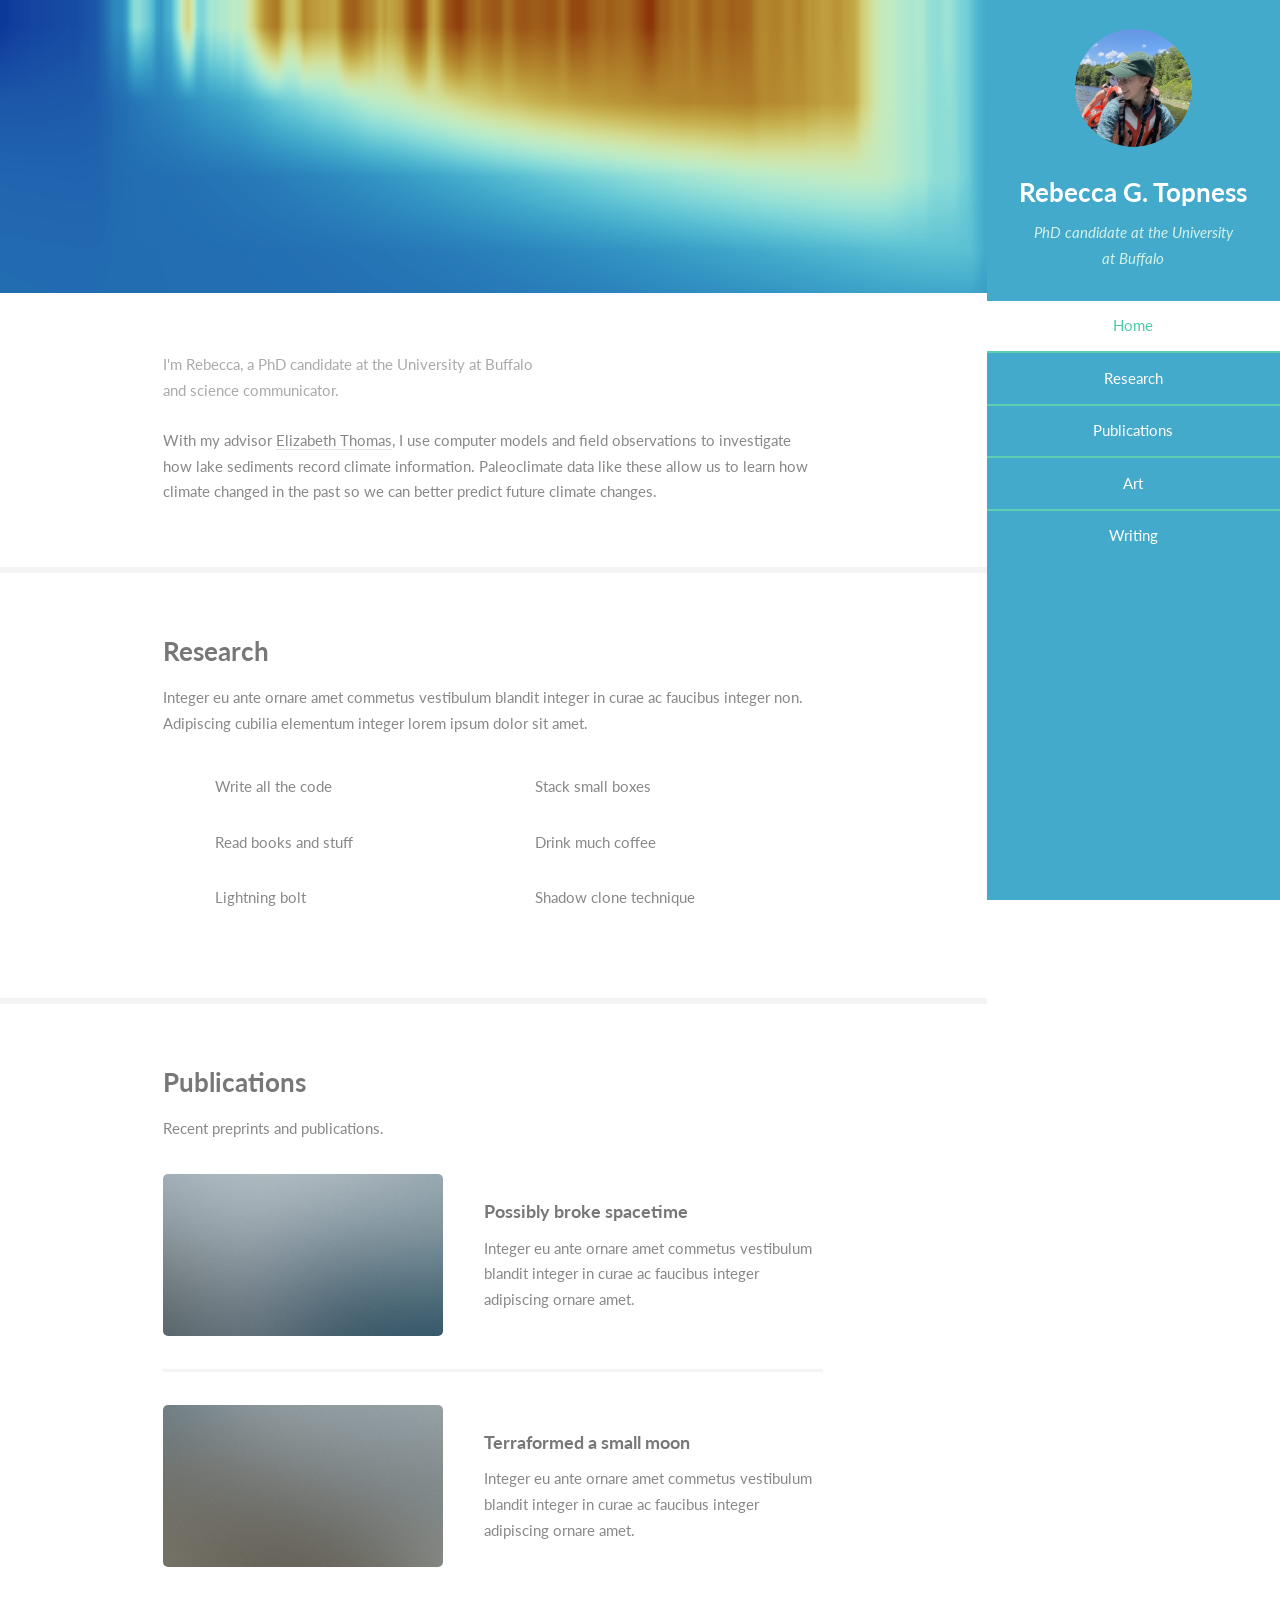
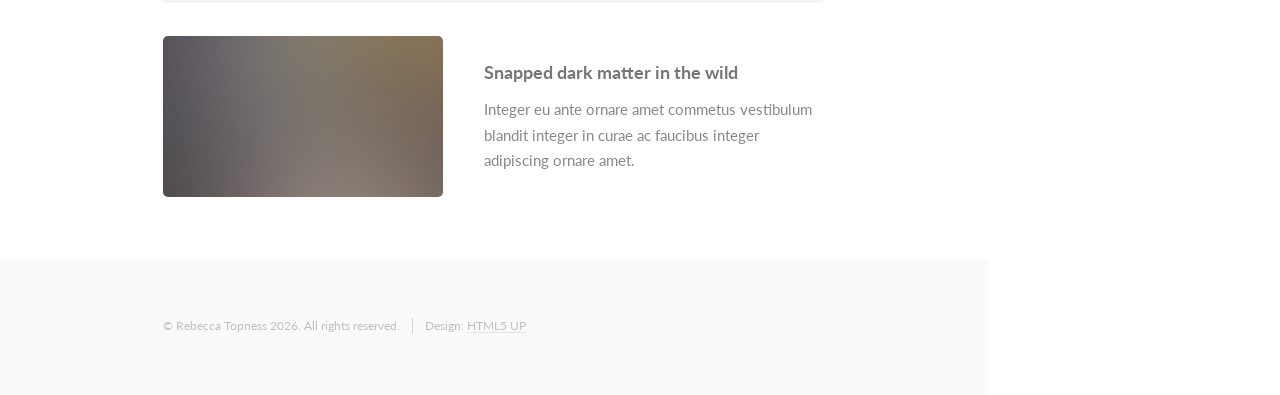
==== commit 69cadf0c: "Added research blurb" ====
--- a/index.html
+++ b/index.html
@@ -55,11 +55,10 @@
 								</div>
 								<div class="container">
 									<header class="major">
-										<h2>Hello!</h2>
 										<p>I'm Rebecca, a PhD candidate at the University at Buffalo<br />
 										and science communicator.</p> <!--removed link-->
 									</header>
-									<p>Faucibus sed lobortis aliquam lorem blandit. Lorem eu nunc metus col. Commodo id in arcu ante lorem ipsum sed accumsan erat praesent faucibus commodo ac mi lacus. Adipiscing mi ac commodo. Vis aliquet tortor ultricies non ante erat nunc integer eu ante ornare amet commetus vestibulum blandit integer in curae ac faucibus integer non. Adipiscing cubilia elementum.</p>
+									<p>With my advisor <a href="http://nsmsites.caset.buffalo.edu/ekthomas/">Elizabeth Thomas</a>, I use computer models and field observations to investigate how lake sediments record climate information. Paleoclimate data like these allow us to learn how climate changed in the past so we can better predict future climate changes.   </p>
 								</div>
 							</section>
 
--- a/assets/css/main.css
+++ b/assets/css/main.css
@@ -2700,7 +2700,7 @@
 		-webkit-justify-content: space-between;
 		-ms-justify-content: space-between;
 		justify-content: space-between;
-		background: #98A358;
+		background: #44AACB;
 		color: #ffffff;
 		height: 100%;
 		overflow-y: auto;
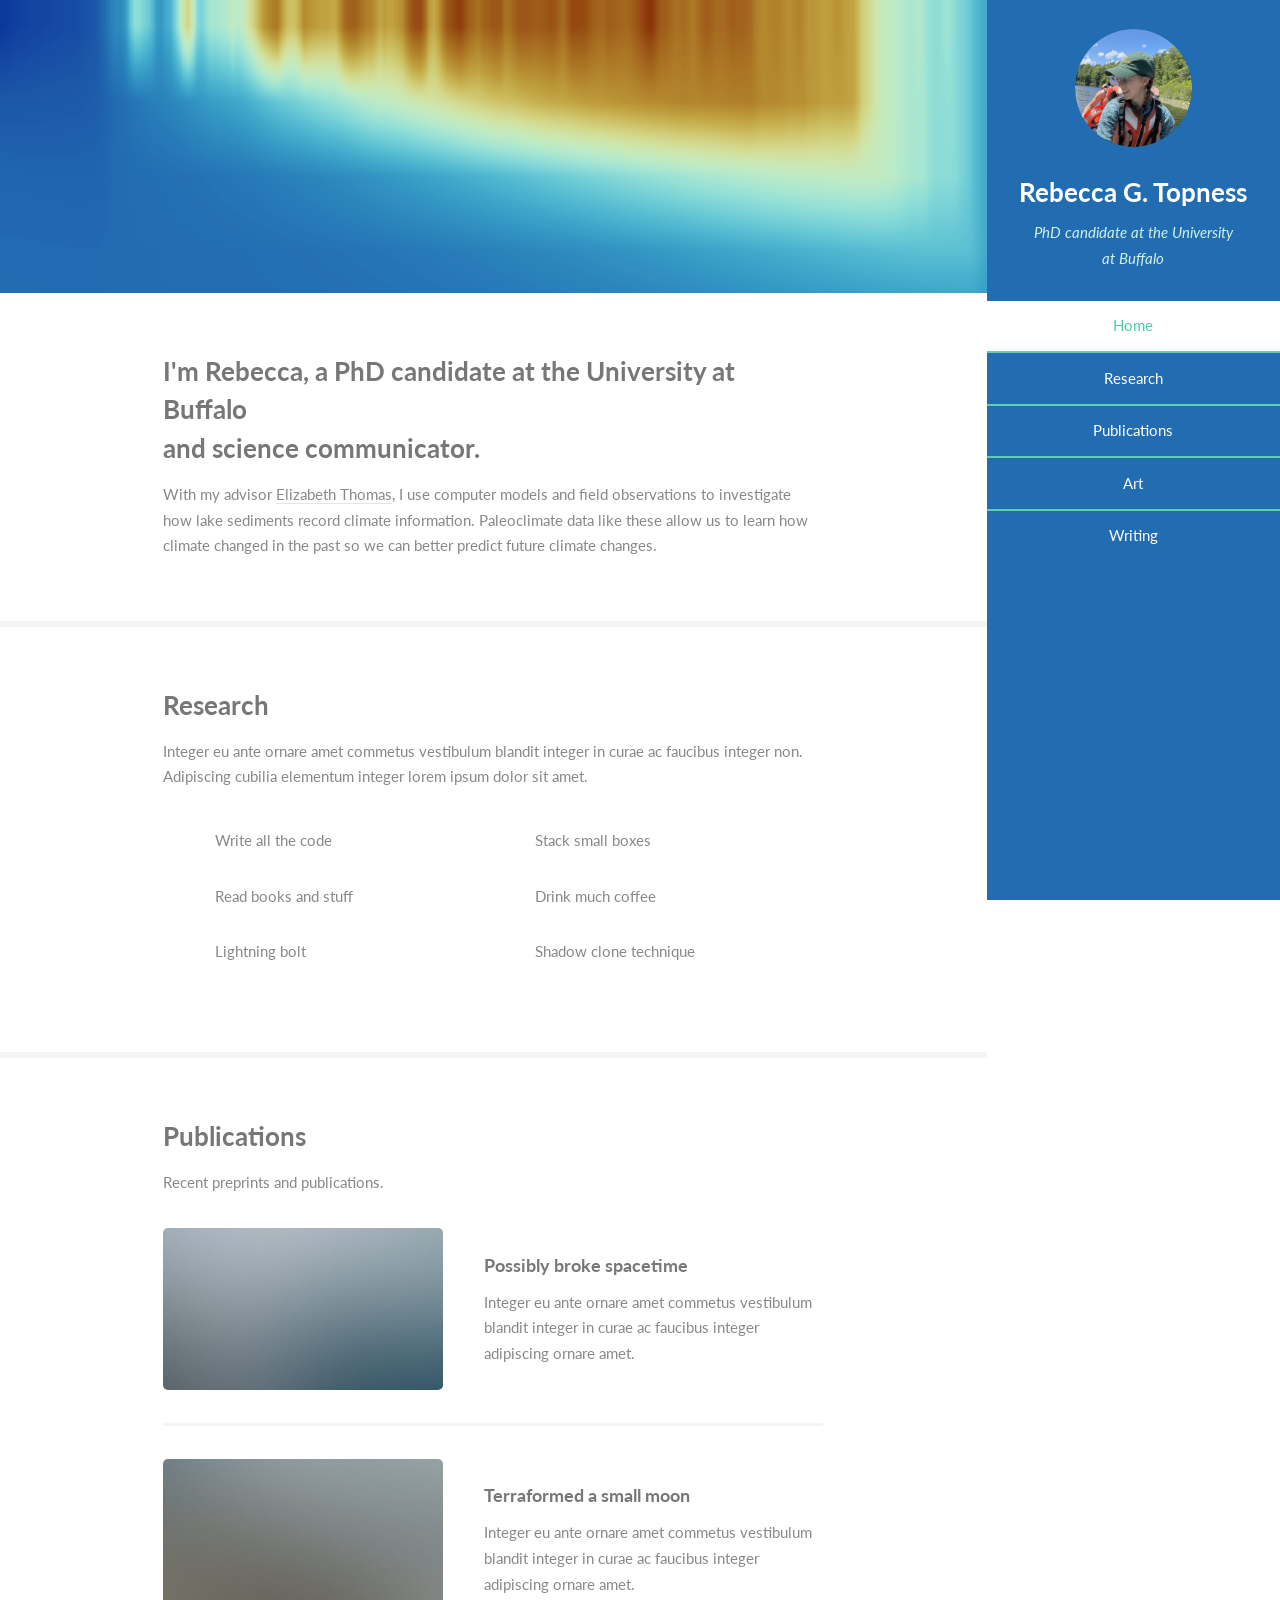
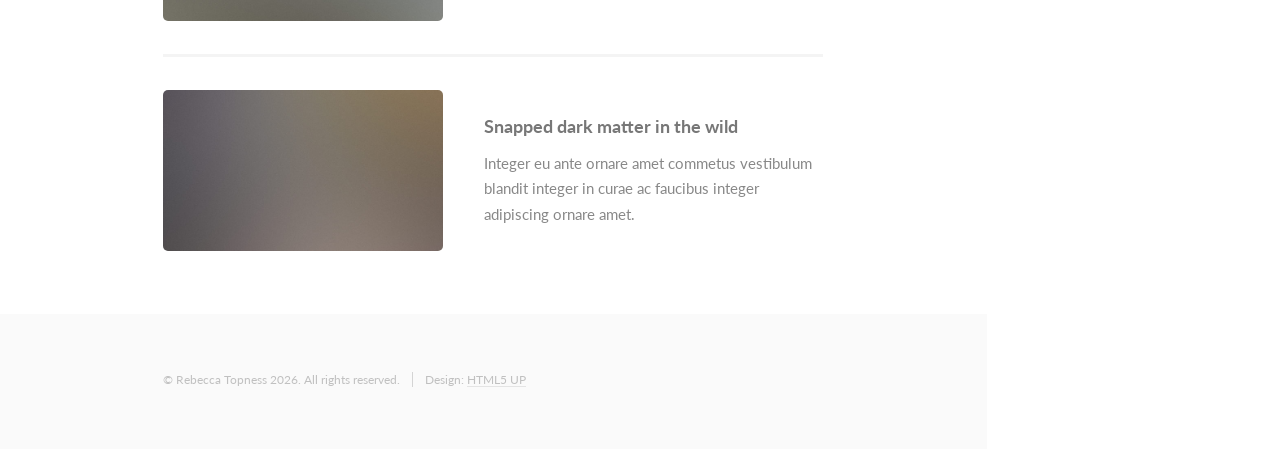
==== commit 451e8302: "Intro text" ====
--- a/index.html
+++ b/index.html
@@ -55,8 +55,8 @@
 								</div>
 								<div class="container">
 									<header class="major">
-										<p>I'm Rebecca, a PhD candidate at the University at Buffalo<br />
-										and science communicator.</p> <!--removed link-->
+										<h3>I'm Rebecca, a PhD candidate at the University at Buffalo<br />
+										and science communicator.</h3> <!--removed link-->
 									</header>
 									<p>With my advisor <a href="http://nsmsites.caset.buffalo.edu/ekthomas/">Elizabeth Thomas</a>, I use computer models and field observations to investigate how lake sediments record climate information. Paleoclimate data like these allow us to learn how climate changed in the past so we can better predict future climate changes.   </p>
 								</div>
--- a/assets/css/main.css
+++ b/assets/css/main.css
@@ -2700,7 +2700,7 @@
 		-webkit-justify-content: space-between;
 		-ms-justify-content: space-between;
 		justify-content: space-between;
-		background: #44AACB;
+		background: #226CB1;
 		color: #ffffff;
 		height: 100%;
 		overflow-y: auto;
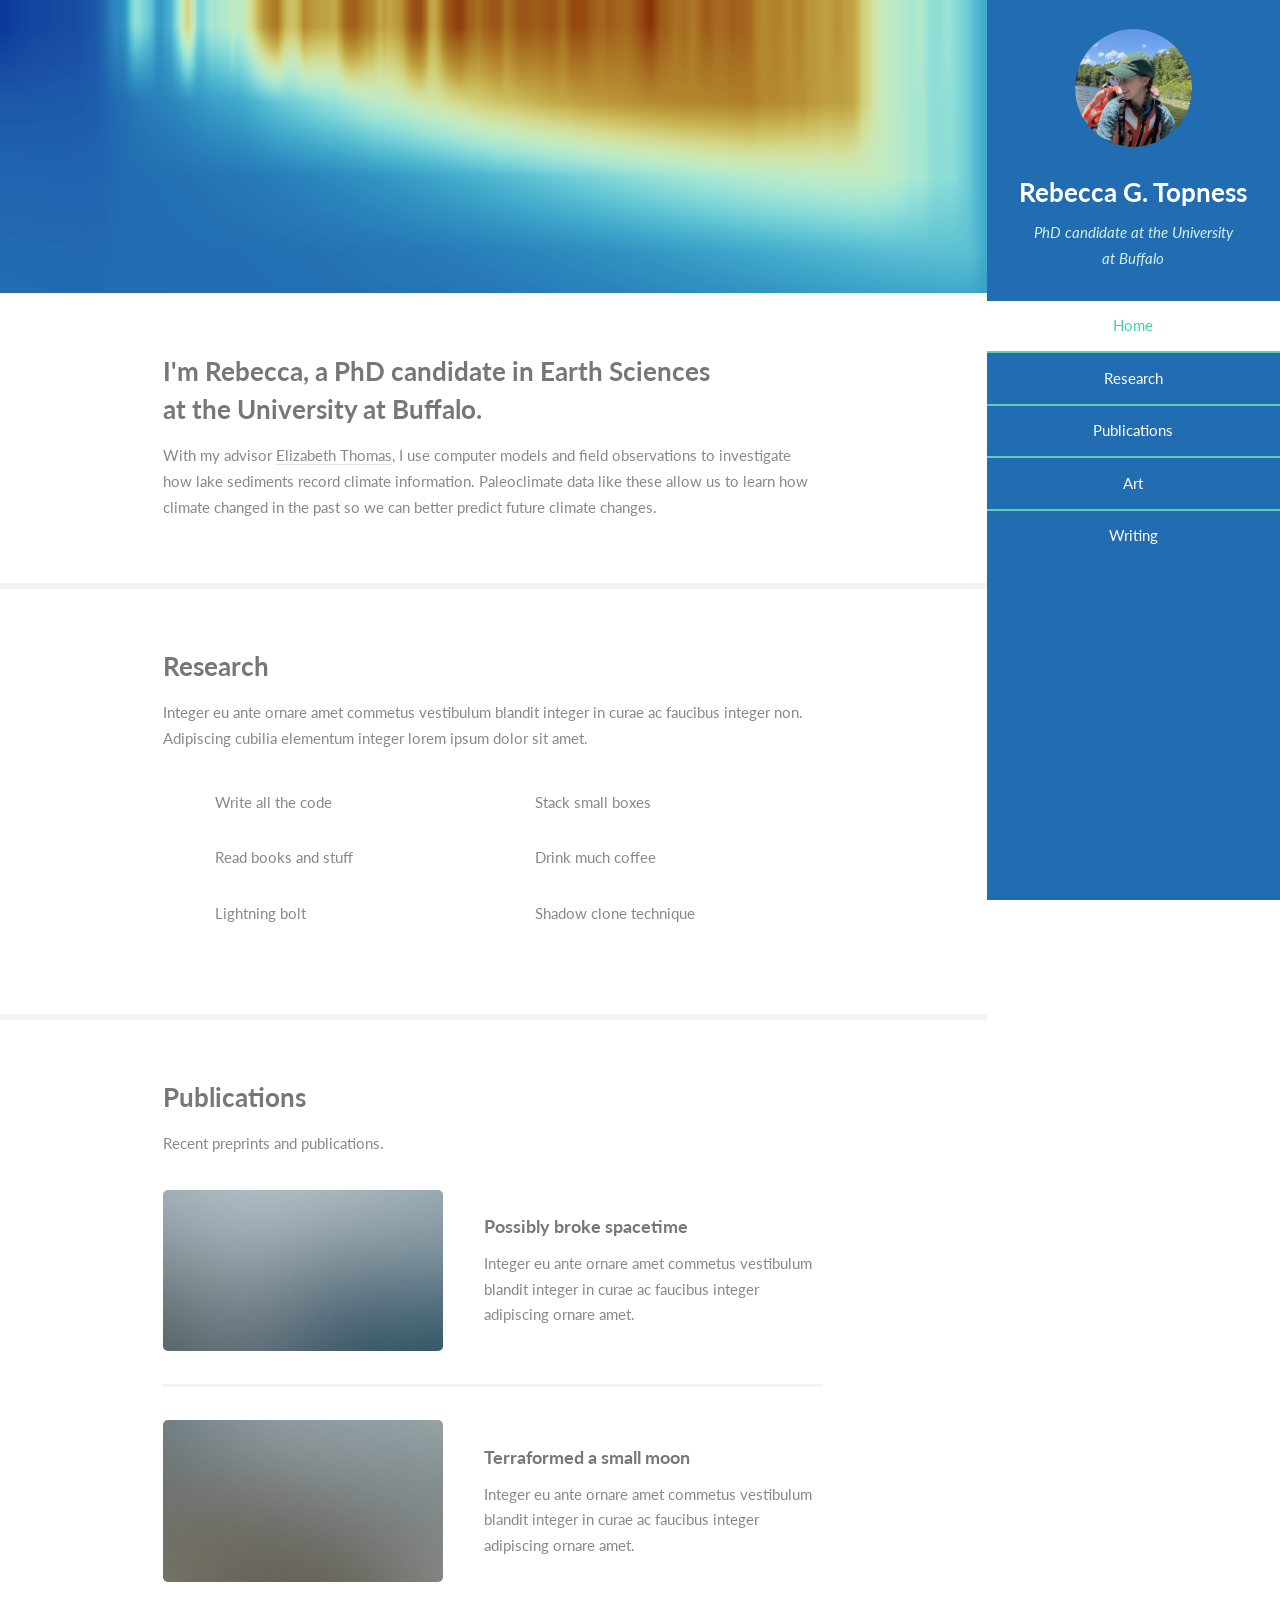
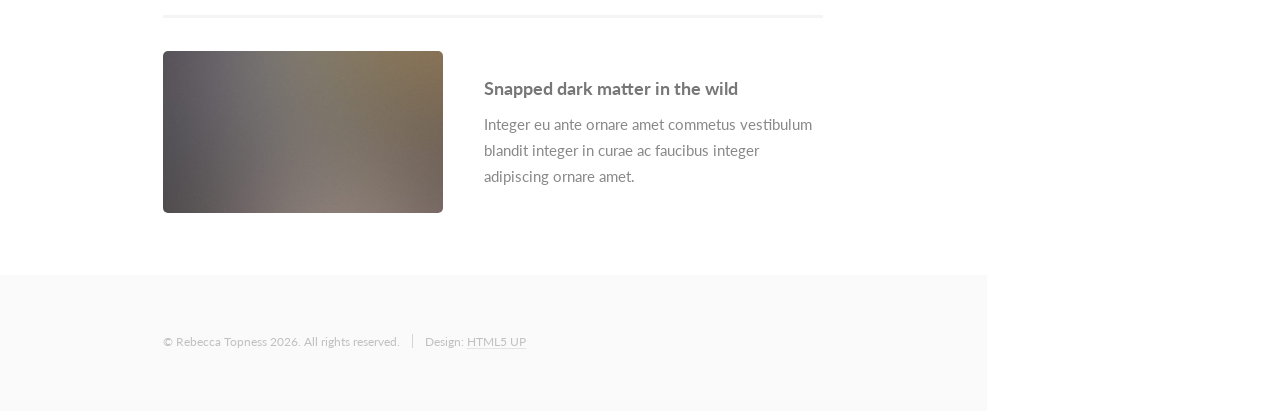
==== commit df52232e: "Edit header text" ====
--- a/index.html
+++ b/index.html
@@ -55,8 +55,7 @@
 								</div>
 								<div class="container">
 									<header class="major">
-										<h3>I'm Rebecca, a PhD candidate at the University at Buffalo<br />
-										and science communicator.</h3> <!--removed link-->
+										<h3>I'm Rebecca, a PhD candidate in <a href="https://arts-sciences.buffalo.edu/earth-sciences.html">Earth Sciences</a> <br /> at the University at Buffalo.</h3> <!--removed link-->
 									</header>
 									<p>With my advisor <a href="http://nsmsites.caset.buffalo.edu/ekthomas/">Elizabeth Thomas</a>, I use computer models and field observations to investigate how lake sediments record climate information. Paleoclimate data like these allow us to learn how climate changed in the past so we can better predict future climate changes.   </p>
 								</div>
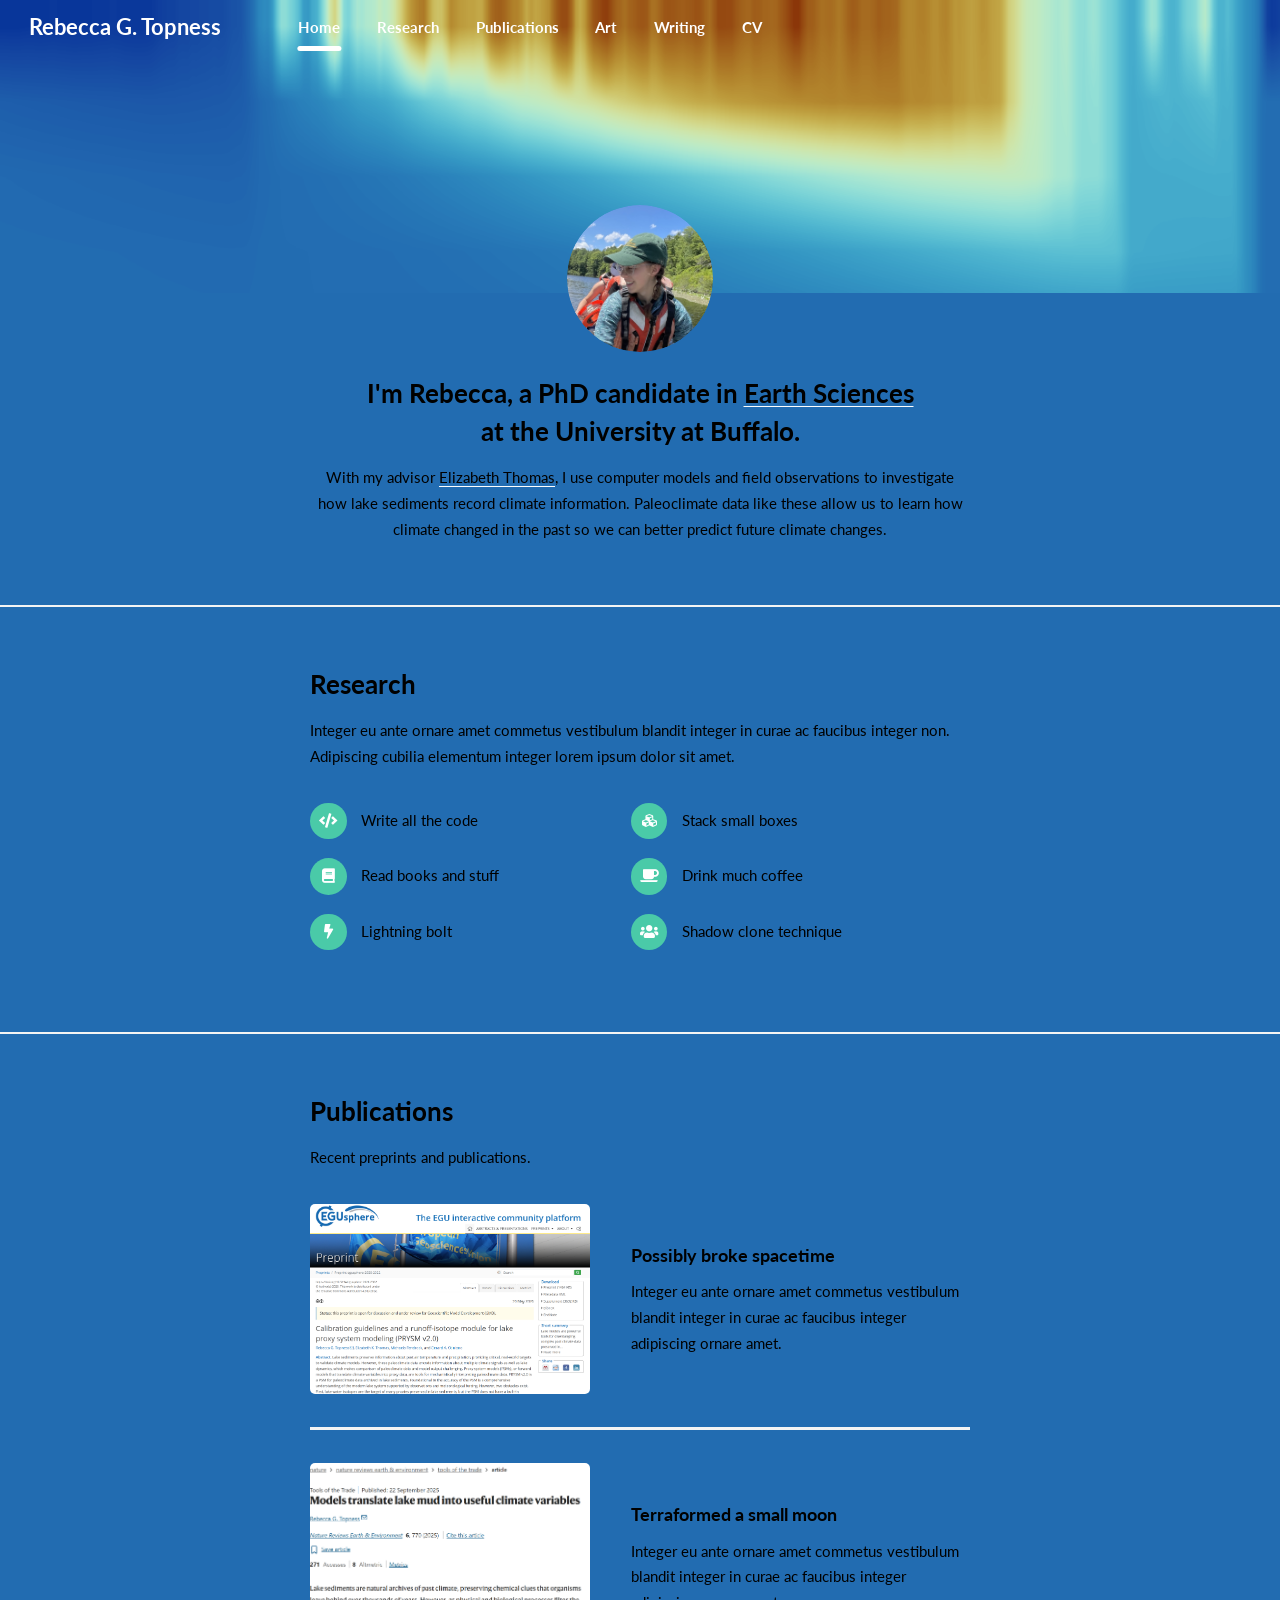
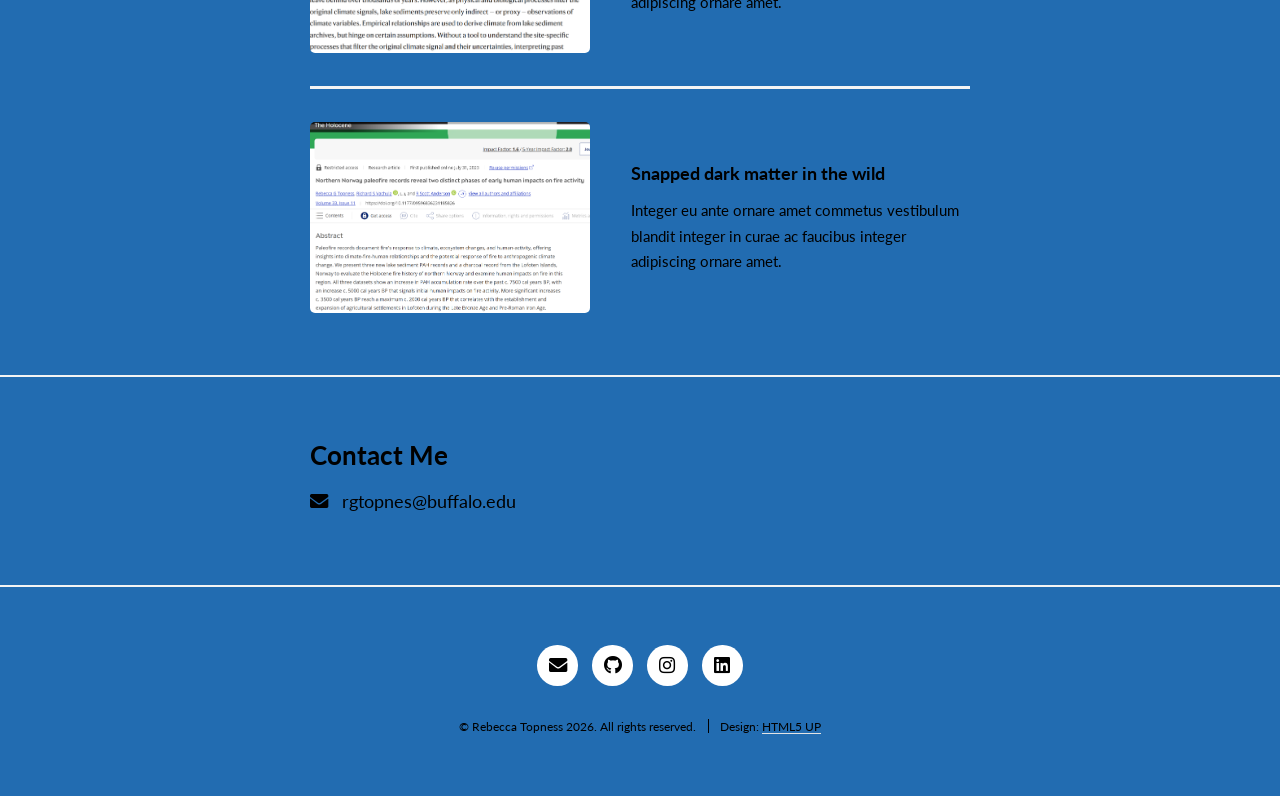
==== commit f0272786: "Add files via upload" ====
--- a/index.html
+++ b/index.html
@@ -10,16 +10,15 @@
 		<meta charset="utf-8" />
 		<meta name="viewport" content="width=device-width, initial-scale=1, user-scalable=no" />
 		<link rel="stylesheet" href="assets/css/main.css" />
+		<link rel="stylesheet" href="assets/css/custom.css" />
 	</head>
-	<body class="is-preload">
+	<body class="is-preload home">
 
 		<!-- Header -->
 			<section id="header">
 				<header>
-					<span class="image avatar"><img src="images/avatar.jpg" alt="" /></span>
 					<h1 id="logo"><a href="#">Rebecca G. Topness</a></h1>
-					<p>PhD candidate at the University<br />
-					at Buffalo</p>
+					<p>PhD candidate at the University at Buffalo</p>
 				</header>
 				<nav id="nav">
 					<ul>
@@ -28,18 +27,10 @@
 						<li><a href="#three">Publications</a></li>
 						<li><a href="art.html">Art</a></li>
 						<li><a href="writing.html">Writing</a></li>
+						<li><a href="cv.html">CV</a></li>
 						<!--<li><a href="#four">Contact</a></li> -->
 					</ul>
 				</nav>
-				<footer>
-					<ul class="icons">
-						<li><a href="mailto:rgtopnes@buffalo.edu" class="icon solid fa-envelope"><span class="label">Email</span></a></li>
-						<li><a href="https://github.com/rgtopness" class="icon brands fa-github"><span class="label">Github</span></a></li>
-						<li><a href="https://www.instagram.com/rebeccatopnessart/" class="icon brands fa-instagram"><span class="label">Instagram</span></a></li>
-						<li><a href="https://www.linkedin.com/in/rgtopness/" class="icon brands fa-linkedin"><span class="label">LinkedIn</span></a></li>
-						<!--<li><a href='#' class="icon brands fa-orcid"><span class="label">Orcid</span></a></li> -->
-					</ul>
-				</footer>
 			</section>
 
 		<!-- Wrapper -->
@@ -54,6 +45,7 @@
 									<img src="images/banner2.jpg" alt="" />
 								</div>
 								<div class="container">
+									<span class="image avatar"><img src="images/avatar.jpg" alt="" /></span>
 									<header class="major">
 										<h3>I'm Rebecca, a PhD candidate in <a href="https://arts-sciences.buffalo.edu/earth-sciences.html">Earth Sciences</a> <br /> at the University at Buffalo.</h3> <!--removed link-->
 									</header>
@@ -84,27 +76,35 @@
 									<p>Recent preprints and publications.</p>
 									<div class="features">
 										<article>
-											<a href="#" class="image"><img src="images/pic01.jpg" alt="" /></a>
+											<a href="#" class="image"><img src="images/preprint-thumbnail.png" alt="" /></a>
 											<div class="inner">
 												<h4>Possibly broke spacetime</h4>
 												<p>Integer eu ante ornare amet commetus vestibulum blandit integer in curae ac faucibus integer adipiscing ornare amet.</p>
 											</div>
 										</article>
 										<article>
-											<a href="#" class="image"><img src="images/pic02.jpg" alt="" /></a>
+											<a href="#" class="image"><img src="images/tools-of-the-trade-thumbnail.png" alt="" /></a>
 											<div class="inner">
 												<h4>Terraformed a small moon</h4>
 												<p>Integer eu ante ornare amet commetus vestibulum blandit integer in curae ac faucibus integer adipiscing ornare amet.</p>
 											</div>
 										</article>
 										<article>
-											<a href="#" class="image"><img src="images/pic03.jpg" alt="" /></a>
+											<a href="#" class="image"><img src="images/norway-paleofire-thumbnail.png" alt="" /></a>
 											<div class="inner">
 												<h4>Snapped dark matter in the wild</h4>
 												<p>Integer eu ante ornare amet commetus vestibulum blandit integer in curae ac faucibus integer adipiscing ornare amet.</p>
 											</div>
 										</article>
 									</div>
+								</div>
+							</section>
+
+						<!-- Contact Me (not in nav) -->
+							<section id="contact">
+								<div class="container">
+									<h3>Contact Me</h3>
+									<p class="contact-email"><a href="mailto:rgtopnes@buffalo.edu"><span class="icon solid fa-envelope"></span> rgtopnes@buffalo.edu</a></p>
 								</div>
 							</section>
 
@@ -466,6 +466,12 @@
 				<!-- Footer -->
 					<section id="footer">
 						<div class="container">
+							<ul class="icons">
+								<li><a href="mailto:rgtopnes@buffalo.edu" class="icon solid fa-envelope"><span class="label">Email</span></a></li>
+								<li><a href="https://github.com/rgtopness" class="icon brands fa-github"><span class="label">Github</span></a></li>
+								<li><a href="https://www.instagram.com/rebeccatopnessart/" class="icon brands fa-instagram"><span class="label">Instagram</span></a></li>
+								<li><a href="https://www.linkedin.com/in/rgtopness/" class="icon brands fa-linkedin"><span class="label">LinkedIn</span></a></li>
+							</ul>
 							<ul class="copyright">
 								<li>&copy; Rebecca Topness 2026. All rights reserved.</li><li>Design: <a href="http://html5up.net">HTML5 UP</a></li>
 							</ul>
--- a/assets/css/main.css
+++ b/assets/css/main.css
@@ -1,3316 +1,3316 @@
-@import url("fontawesome-all.min.css");
-@import url("https://fonts.googleapis.com/css?family=Lato:400,400italic,700,700italic|Source+Code+Pro:400");
-
-/*
-	Read Only by HTML5 UP
-	html5up.net | @ajlkn
-	Free for personal and commercial use under the CCA 3.0 license (html5up.net/license)
-*/
-
-html, body, div, span, applet, object,
-iframe, h1, h2, h3, h4, h5, h6, p, blockquote,
-pre, a, abbr, acronym, address, big, cite,
-code, del, dfn, em, img, ins, kbd, q, s, samp,
-small, strike, strong, sub, sup, tt, var, b,
-u, i, center, dl, dt, dd, ol, ul, li, fieldset,
-form, label, legend, table, caption, tbody,
-tfoot, thead, tr, th, td, article, aside,
-canvas, details, embed, figure, figcaption,
-footer, header, hgroup, menu, nav, output, ruby,
-section, summary, time, mark, audio, video {
-	margin: 0;
-	padding: 0;
-	border: 0;
-	font-size: 100%;
-	font: inherit;
-	vertical-align: baseline;}
-
-article, aside, details, figcaption, figure,
-footer, header, hgroup, menu, nav, section {
-	display: block;}
-
-body {
-	line-height: 1;
-}
-
-ol, ul {
-	list-style: none;
-}
-
-blockquote, q {
-	quotes: none;
-}
-
-	blockquote:before, blockquote:after, q:before, q:after {
-		content: '';
-		content: none;
-	}
-
-table {
-	border-collapse: collapse;
-	border-spacing: 0;
-}
-
-body {
-	-webkit-text-size-adjust: none;
-}
-
-mark {
-	background-color: transparent;
-	color: inherit;
-}
-
-input::-moz-focus-inner {
-	border: 0;
-	padding: 0;
-}
-
-input, select, textarea {
-	-moz-appearance: none;
-	-webkit-appearance: none;
-	-ms-appearance: none;
-	appearance: none;
-}
-
-/* Basic */
-
-	html {
-		box-sizing: border-box;
-	}
-
-	*, *:before, *:after {
-		box-sizing: inherit;
-	}
-
-	body {
-		background: #fff;
-	}
-
-		body.is-preload *, body.is-preload *:before, body.is-preload *:after {
-			-moz-animation: none !important;
-			-webkit-animation: none !important;
-			-ms-animation: none !important;
-			animation: none !important;
-			-moz-transition: none !important;
-			-webkit-transition: none !important;
-			-ms-transition: none !important;
-			transition: none !important;
-		}
-
-	body, input, select, textarea {
-		color: #888;
-		font-family: "Lato", sans-serif;
-		font-size: 16pt;
-		font-weight: 400;
-		line-height: 1.75em;
-	}
-
-	a {
-		-moz-transition: color 0.2s ease-in-out, border-color 0.2s ease-in-out;
-		-webkit-transition: color 0.2s ease-in-out, border-color 0.2s ease-in-out;
-		-ms-transition: color 0.2s ease-in-out, border-color 0.2s ease-in-out;
-		transition: color 0.2s ease-in-out, border-color 0.2s ease-in-out;
-		border-bottom: solid 1px #e4e4e4;
-		color: inherit;
-		text-decoration: none;
-	}
-
-		a:hover {
-			border-bottom-color: transparent;
-			color: #4acaa8 !important;
-		}
-
-	strong, b {
-		color: #777;
-		font-weight: 700;
-	}
-
-	em, i {
-		font-style: italic;
-	}
-
-	p {
-		margin: 0 0 2.25em 0;
-	}
-
-	h1, h2, h3, h4, h5, h6 {
-		color: #777;
-		font-weight: 700;
-		line-height: 1em;
-		margin: 0 0 0.5625em 0;
-	}
-
-		h1 a, h2 a, h3 a, h4 a, h5 a, h6 a {
-			border: 0;
-			color: inherit;
-			text-decoration: none;
-		}
-
-	h2 {
-		font-size: 2em;
-		line-height: 1.5em;
-	}
-
-	h3 {
-		font-size: 1.75em;
-		line-height: 1.5em;
-	}
-
-	h4 {
-		font-size: 1.25em;
-		line-height: 1.5em;
-	}
-
-	h5 {
-		font-size: 0.9em;
-		line-height: 1.5em;
-	}
-
-	h6 {
-		font-size: 0.7em;
-		line-height: 1.5em;
-	}
-
-	sub {
-		font-size: 0.8em;
-		position: relative;
-		top: 0.5em;
-	}
-
-	sup {
-		font-size: 0.8em;
-		position: relative;
-		top: -0.5em;
-	}
-
-	hr {
-		border: 0;
-		border-bottom: solid 2px #f4f4f4;
-		margin: 2.25em 0;
-	}
-
-		hr.major {
-			margin: 3.375em 0;
-		}
-
-	blockquote {
-		border-left: solid 8px #e4e4e4;
-		font-style: italic;
-		margin: 0 0 2.25em 0;
-		padding: 0.5em 0 0.5em 2em;
-	}
-
-	code {
-		background: #555;
-		border-radius: 5px;
-		color: #fff;
-		font-family: "Source Code Pro", monospace;
-		font-size: 0.9em;
-		margin: 0 0.25em;
-		padding: 0.25em 0.65em;
-	}
-
-	pre {
-		font-family: "Source Code Pro", monospace;
-		font-size: 0.9em;
-		margin: 0 0 2.25em 0;
-	}
-
-		pre code {
-			-webkit-overflow-scrolling: touch;
-			display: block;
-			line-height: 1.5em;
-			overflow-x: auto;
-			padding: 1em 1.5em;
-		}
-
-	.align-left {
-		text-align: left;
-	}
-
-	.align-center {
-		text-align: center;
-	}
-
-	.align-right {
-		text-align: right;
-	}
-
-/* Row */
-
-	.row {
-		display: flex;
-		flex-wrap: wrap;
-		box-sizing: border-box;
-		align-items: stretch;
-	}
-
-		.row > * {
-			box-sizing: border-box;
-		}
-
-		.row.gtr-uniform > * > :last-child {
-			margin-bottom: 0;
-		}
-
-		.row.aln-left {
-			justify-content: flex-start;
-		}
-
-		.row.aln-center {
-			justify-content: center;
-		}
-
-		.row.aln-right {
-			justify-content: flex-end;
-		}
-
-		.row.aln-top {
-			align-items: flex-start;
-		}
-
-		.row.aln-middle {
-			align-items: center;
-		}
-
-		.row.aln-bottom {
-			align-items: flex-end;
-		}
-
-		.row > .imp {
-			order: -1;
-		}
-
-		.row > .col-1 {
-			width: 8.33333%;
-		}
-
-		.row > .off-1 {
-			margin-left: 8.33333%;
-		}
-
-		.row > .col-2 {
-			width: 16.66667%;
-		}
-
-		.row > .off-2 {
-			margin-left: 16.66667%;
-		}
-
-		.row > .col-3 {
-			width: 25%;
-		}
-
-		.row > .off-3 {
-			margin-left: 25%;
-		}
-
-		.row > .col-4 {
-			width: 33.33333%;
-		}
-
-		.row > .off-4 {
-			margin-left: 33.33333%;
-		}
-
-		.row > .col-5 {
-			width: 41.66667%;
-		}
-
-		.row > .off-5 {
-			margin-left: 41.66667%;
-		}
-
-		.row > .col-6 {
-			width: 50%;
-		}
-
-		.row > .off-6 {
-			margin-left: 50%;
-		}
-
-		.row > .col-7 {
-			width: 58.33333%;
-		}
-
-		.row > .off-7 {
-			margin-left: 58.33333%;
-		}
-
-		.row > .col-8 {
-			width: 66.66667%;
-		}
-
-		.row > .off-8 {
-			margin-left: 66.66667%;
-		}
-
-		.row > .col-9 {
-			width: 75%;
-		}
-
-		.row > .off-9 {
-			margin-left: 75%;
-		}
-
-		.row > .col-10 {
-			width: 83.33333%;
-		}
-
-		.row > .off-10 {
-			margin-left: 83.33333%;
-		}
-
-		.row > .col-11 {
-			width: 91.66667%;
-		}
-
-		.row > .off-11 {
-			margin-left: 91.66667%;
-		}
-
-		.row > .col-12 {
-			width: 100%;
-		}
-
-		.row > .off-12 {
-			margin-left: 100%;
-		}
-
-		.row.gtr-0 {
-			margin-top: 0;
-			margin-left: 0em;
-		}
-
-			.row.gtr-0 > * {
-				padding: 0 0 0 0em;
-			}
-
-			.row.gtr-0.gtr-uniform {
-				margin-top: 0em;
-			}
-
-				.row.gtr-0.gtr-uniform > * {
-					padding-top: 0em;
-				}
-
-		.row.gtr-25 {
-			margin-top: 0;
-			margin-left: -0.5em;
-		}
-
-			.row.gtr-25 > * {
-				padding: 0 0 0 0.5em;
-			}
-
-			.row.gtr-25.gtr-uniform {
-				margin-top: -0.5em;
-			}
-
-				.row.gtr-25.gtr-uniform > * {
-					padding-top: 0.5em;
-				}
-
-		.row.gtr-50 {
-			margin-top: 0;
-			margin-left: -1em;
-		}
-
-			.row.gtr-50 > * {
-				padding: 0 0 0 1em;
-			}
-
-			.row.gtr-50.gtr-uniform {
-				margin-top: -1em;
-			}
-
-				.row.gtr-50.gtr-uniform > * {
-					padding-top: 1em;
-				}
-
-		.row {
-			margin-top: 0;
-			margin-left: -2em;
-		}
-
-			.row > * {
-				padding: 0 0 0 2em;
-			}
-
-			.row.gtr-uniform {
-				margin-top: -2em;
-			}
-
-				.row.gtr-uniform > * {
-					padding-top: 2em;
-				}
-
-		.row.gtr-150 {
-			margin-top: 0;
-			margin-left: -3em;
-		}
-
-			.row.gtr-150 > * {
-				padding: 0 0 0 3em;
-			}
-
-			.row.gtr-150.gtr-uniform {
-				margin-top: -3em;
-			}
-
-				.row.gtr-150.gtr-uniform > * {
-					padding-top: 3em;
-				}
-
-		.row.gtr-200 {
-			margin-top: 0;
-			margin-left: -4em;
-		}
-
-			.row.gtr-200 > * {
-				padding: 0 0 0 4em;
-			}
-
-			.row.gtr-200.gtr-uniform {
-				margin-top: -4em;
-			}
-
-				.row.gtr-200.gtr-uniform > * {
-					padding-top: 4em;
-				}
-
-		@media screen and (max-width: 1680px) {
-
-			.row {
-				display: flex;
-				flex-wrap: wrap;
-				box-sizing: border-box;
-				align-items: stretch;
-			}
-
-				.row > * {
-					box-sizing: border-box;
-				}
-
-				.row.gtr-uniform > * > :last-child {
-					margin-bottom: 0;
-				}
-
-				.row.aln-left {
-					justify-content: flex-start;
-				}
-
-				.row.aln-center {
-					justify-content: center;
-				}
-
-				.row.aln-right {
-					justify-content: flex-end;
-				}
-
-				.row.aln-top {
-					align-items: flex-start;
-				}
-
-				.row.aln-middle {
-					align-items: center;
-				}
-
-				.row.aln-bottom {
-					align-items: flex-end;
-				}
-
-				.row > .imp-xlarge {
-					order: -1;
-				}
-
-				.row > .col-1-xlarge {
-					width: 8.33333%;
-				}
-
-				.row > .off-1-xlarge {
-					margin-left: 8.33333%;
-				}
-
-				.row > .col-2-xlarge {
-					width: 16.66667%;
-				}
-
-				.row > .off-2-xlarge {
-					margin-left: 16.66667%;
-				}
-
-				.row > .col-3-xlarge {
-					width: 25%;
-				}
-
-				.row > .off-3-xlarge {
-					margin-left: 25%;
-				}
-
-				.row > .col-4-xlarge {
-					width: 33.33333%;
-				}
-
-				.row > .off-4-xlarge {
-					margin-left: 33.33333%;
-				}
-
-				.row > .col-5-xlarge {
-					width: 41.66667%;
-				}
-
-				.row > .off-5-xlarge {
-					margin-left: 41.66667%;
-				}
-
-				.row > .col-6-xlarge {
-					width: 50%;
-				}
-
-				.row > .off-6-xlarge {
-					margin-left: 50%;
-				}
-
-				.row > .col-7-xlarge {
-					width: 58.33333%;
-				}
-
-				.row > .off-7-xlarge {
-					margin-left: 58.33333%;
-				}
-
-				.row > .col-8-xlarge {
-					width: 66.66667%;
-				}
-
-				.row > .off-8-xlarge {
-					margin-left: 66.66667%;
-				}
-
-				.row > .col-9-xlarge {
-					width: 75%;
-				}
-
-				.row > .off-9-xlarge {
-					margin-left: 75%;
-				}
-
-				.row > .col-10-xlarge {
-					width: 83.33333%;
-				}
-
-				.row > .off-10-xlarge {
-					margin-left: 83.33333%;
-				}
-
-				.row > .col-11-xlarge {
-					width: 91.66667%;
-				}
-
-				.row > .off-11-xlarge {
-					margin-left: 91.66667%;
-				}
-
-				.row > .col-12-xlarge {
-					width: 100%;
-				}
-
-				.row > .off-12-xlarge {
-					margin-left: 100%;
-				}
-
-				.row.gtr-0 {
-					margin-top: 0;
-					margin-left: 0em;
-				}
-
-					.row.gtr-0 > * {
-						padding: 0 0 0 0em;
-					}
-
-					.row.gtr-0.gtr-uniform {
-						margin-top: 0em;
-					}
-
-						.row.gtr-0.gtr-uniform > * {
-							padding-top: 0em;
-						}
-
-				.row.gtr-25 {
-					margin-top: 0;
-					margin-left: -0.5em;
-				}
-
-					.row.gtr-25 > * {
-						padding: 0 0 0 0.5em;
-					}
-
-					.row.gtr-25.gtr-uniform {
-						margin-top: -0.5em;
-					}
-
-						.row.gtr-25.gtr-uniform > * {
-							padding-top: 0.5em;
-						}
-
-				.row.gtr-50 {
-					margin-top: 0;
-					margin-left: -1em;
-				}
-
-					.row.gtr-50 > * {
-						padding: 0 0 0 1em;
-					}
-
-					.row.gtr-50.gtr-uniform {
-						margin-top: -1em;
-					}
-
-						.row.gtr-50.gtr-uniform > * {
-							padding-top: 1em;
-						}
-
-				.row {
-					margin-top: 0;
-					margin-left: -2em;
-				}
-
-					.row > * {
-						padding: 0 0 0 2em;
-					}
-
-					.row.gtr-uniform {
-						margin-top: -2em;
-					}
-
-						.row.gtr-uniform > * {
-							padding-top: 2em;
-						}
-
-				.row.gtr-150 {
-					margin-top: 0;
-					margin-left: -3em;
-				}
-
-					.row.gtr-150 > * {
-						padding: 0 0 0 3em;
-					}
-
-					.row.gtr-150.gtr-uniform {
-						margin-top: -3em;
-					}
-
-						.row.gtr-150.gtr-uniform > * {
-							padding-top: 3em;
-						}
-
-				.row.gtr-200 {
-					margin-top: 0;
-					margin-left: -4em;
-				}
-
-					.row.gtr-200 > * {
-						padding: 0 0 0 4em;
-					}
-
-					.row.gtr-200.gtr-uniform {
-						margin-top: -4em;
-					}
-
-						.row.gtr-200.gtr-uniform > * {
-							padding-top: 4em;
-						}
-
-		}
-
-		@media screen and (max-width: 1280px) {
-
-			.row {
-				display: flex;
-				flex-wrap: wrap;
-				box-sizing: border-box;
-				align-items: stretch;
-			}
-
-				.row > * {
-					box-sizing: border-box;
-				}
-
-				.row.gtr-uniform > * > :last-child {
-					margin-bottom: 0;
-				}
-
-				.row.aln-left {
-					justify-content: flex-start;
-				}
-
-				.row.aln-center {
-					justify-content: center;
-				}
-
-				.row.aln-right {
-					justify-content: flex-end;
-				}
-
-				.row.aln-top {
-					align-items: flex-start;
-				}
-
-				.row.aln-middle {
-					align-items: center;
-				}
-
-				.row.aln-bottom {
-					align-items: flex-end;
-				}
-
-				.row > .imp-large {
-					order: -1;
-				}
-
-				.row > .col-1-large {
-					width: 8.33333%;
-				}
-
-				.row > .off-1-large {
-					margin-left: 8.33333%;
-				}
-
-				.row > .col-2-large {
-					width: 16.66667%;
-				}
-
-				.row > .off-2-large {
-					margin-left: 16.66667%;
-				}
-
-				.row > .col-3-large {
-					width: 25%;
-				}
-
-				.row > .off-3-large {
-					margin-left: 25%;
-				}
-
-				.row > .col-4-large {
-					width: 33.33333%;
-				}
-
-				.row > .off-4-large {
-					margin-left: 33.33333%;
-				}
-
-				.row > .col-5-large {
-					width: 41.66667%;
-				}
-
-				.row > .off-5-large {
-					margin-left: 41.66667%;
-				}
-
-				.row > .col-6-large {
-					width: 50%;
-				}
-
-				.row > .off-6-large {
-					margin-left: 50%;
-				}
-
-				.row > .col-7-large {
-					width: 58.33333%;
-				}
-
-				.row > .off-7-large {
-					margin-left: 58.33333%;
-				}
-
-				.row > .col-8-large {
-					width: 66.66667%;
-				}
-
-				.row > .off-8-large {
-					margin-left: 66.66667%;
-				}
-
-				.row > .col-9-large {
-					width: 75%;
-				}
-
-				.row > .off-9-large {
-					margin-left: 75%;
-				}
-
-				.row > .col-10-large {
-					width: 83.33333%;
-				}
-
-				.row > .off-10-large {
-					margin-left: 83.33333%;
-				}
-
-				.row > .col-11-large {
-					width: 91.66667%;
-				}
-
-				.row > .off-11-large {
-					margin-left: 91.66667%;
-				}
-
-				.row > .col-12-large {
-					width: 100%;
-				}
-
-				.row > .off-12-large {
-					margin-left: 100%;
-				}
-
-				.row.gtr-0 {
-					margin-top: 0;
-					margin-left: 0em;
-				}
-
-					.row.gtr-0 > * {
-						padding: 0 0 0 0em;
-					}
-
-					.row.gtr-0.gtr-uniform {
-						margin-top: 0em;
-					}
-
-						.row.gtr-0.gtr-uniform > * {
-							padding-top: 0em;
-						}
-
-				.row.gtr-25 {
-					margin-top: 0;
-					margin-left: -0.375em;
-				}
-
-					.row.gtr-25 > * {
-						padding: 0 0 0 0.375em;
-					}
-
-					.row.gtr-25.gtr-uniform {
-						margin-top: -0.375em;
-					}
-
-						.row.gtr-25.gtr-uniform > * {
-							padding-top: 0.375em;
-						}
-
-				.row.gtr-50 {
-					margin-top: 0;
-					margin-left: -0.75em;
-				}
-
-					.row.gtr-50 > * {
-						padding: 0 0 0 0.75em;
-					}
-
-					.row.gtr-50.gtr-uniform {
-						margin-top: -0.75em;
-					}
-
-						.row.gtr-50.gtr-uniform > * {
-							padding-top: 0.75em;
-						}
-
-				.row {
-					margin-top: 0;
-					margin-left: -1.5em;
-				}
-
-					.row > * {
-						padding: 0 0 0 1.5em;
-					}
-
-					.row.gtr-uniform {
-						margin-top: -1.5em;
-					}
-
-						.row.gtr-uniform > * {
-							padding-top: 1.5em;
-						}
-
-				.row.gtr-150 {
-					margin-top: 0;
-					margin-left: -2.25em;
-				}
-
-					.row.gtr-150 > * {
-						padding: 0 0 0 2.25em;
-					}
-
-					.row.gtr-150.gtr-uniform {
-						margin-top: -2.25em;
-					}
-
-						.row.gtr-150.gtr-uniform > * {
-							padding-top: 2.25em;
-						}
-
-				.row.gtr-200 {
-					margin-top: 0;
-					margin-left: -3em;
-				}
-
-					.row.gtr-200 > * {
-						padding: 0 0 0 3em;
-					}
-
-					.row.gtr-200.gtr-uniform {
-						margin-top: -3em;
-					}
-
-						.row.gtr-200.gtr-uniform > * {
-							padding-top: 3em;
-						}
-
-		}
-
-		@media screen and (max-width: 1024px) {
-
-			.row {
-				display: flex;
-				flex-wrap: wrap;
-				box-sizing: border-box;
-				align-items: stretch;
-			}
-
-				.row > * {
-					box-sizing: border-box;
-				}
-
-				.row.gtr-uniform > * > :last-child {
-					margin-bottom: 0;
-				}
-
-				.row.aln-left {
-					justify-content: flex-start;
-				}
-
-				.row.aln-center {
-					justify-content: center;
-				}
-
-				.row.aln-right {
-					justify-content: flex-end;
-				}
-
-				.row.aln-top {
-					align-items: flex-start;
-				}
-
-				.row.aln-middle {
-					align-items: center;
-				}
-
-				.row.aln-bottom {
-					align-items: flex-end;
-				}
-
-				.row > .imp-medium {
-					order: -1;
-				}
-
-				.row > .col-1-medium {
-					width: 8.33333%;
-				}
-
-				.row > .off-1-medium {
-					margin-left: 8.33333%;
-				}
-
-				.row > .col-2-medium {
-					width: 16.66667%;
-				}
-
-				.row > .off-2-medium {
-					margin-left: 16.66667%;
-				}
-
-				.row > .col-3-medium {
-					width: 25%;
-				}
-
-				.row > .off-3-medium {
-					margin-left: 25%;
-				}
-
-				.row > .col-4-medium {
-					width: 33.33333%;
-				}
-
-				.row > .off-4-medium {
-					margin-left: 33.33333%;
-				}
-
-				.row > .col-5-medium {
-					width: 41.66667%;
-				}
-
-				.row > .off-5-medium {
-					margin-left: 41.66667%;
-				}
-
-				.row > .col-6-medium {
-					width: 50%;
-				}
-
-				.row > .off-6-medium {
-					margin-left: 50%;
-				}
-
-				.row > .col-7-medium {
-					width: 58.33333%;
-				}
-
-				.row > .off-7-medium {
-					margin-left: 58.33333%;
-				}
-
-				.row > .col-8-medium {
-					width: 66.66667%;
-				}
-
-				.row > .off-8-medium {
-					margin-left: 66.66667%;
-				}
-
-				.row > .col-9-medium {
-					width: 75%;
-				}
-
-				.row > .off-9-medium {
-					margin-left: 75%;
-				}
-
-				.row > .col-10-medium {
-					width: 83.33333%;
-				}
-
-				.row > .off-10-medium {
-					margin-left: 83.33333%;
-				}
-
-				.row > .col-11-medium {
-					width: 91.66667%;
-				}
-
-				.row > .off-11-medium {
-					margin-left: 91.66667%;
-				}
-
-				.row > .col-12-medium {
-					width: 100%;
-				}
-
-				.row > .off-12-medium {
-					margin-left: 100%;
-				}
-
-				.row.gtr-0 {
-					margin-top: 0;
-					margin-left: 0em;
-				}
-
-					.row.gtr-0 > * {
-						padding: 0 0 0 0em;
-					}
-
-					.row.gtr-0.gtr-uniform {
-						margin-top: 0em;
-					}
-
-						.row.gtr-0.gtr-uniform > * {
-							padding-top: 0em;
-						}
-
-				.row.gtr-25 {
-					margin-top: 0;
-					margin-left: -0.375em;
-				}
-
-					.row.gtr-25 > * {
-						padding: 0 0 0 0.375em;
-					}
-
-					.row.gtr-25.gtr-uniform {
-						margin-top: -0.375em;
-					}
-
-						.row.gtr-25.gtr-uniform > * {
-							padding-top: 0.375em;
-						}
-
-				.row.gtr-50 {
-					margin-top: 0;
-					margin-left: -0.75em;
-				}
-
-					.row.gtr-50 > * {
-						padding: 0 0 0 0.75em;
-					}
-
-					.row.gtr-50.gtr-uniform {
-						margin-top: -0.75em;
-					}
-
-						.row.gtr-50.gtr-uniform > * {
-							padding-top: 0.75em;
-						}
-
-				.row {
-					margin-top: 0;
-					margin-left: -1.5em;
-				}
-
-					.row > * {
-						padding: 0 0 0 1.5em;
-					}
-
-					.row.gtr-uniform {
-						margin-top: -1.5em;
-					}
-
-						.row.gtr-uniform > * {
-							padding-top: 1.5em;
-						}
-
-				.row.gtr-150 {
-					margin-top: 0;
-					margin-left: -2.25em;
-				}
-
-					.row.gtr-150 > * {
-						padding: 0 0 0 2.25em;
-					}
-
-					.row.gtr-150.gtr-uniform {
-						margin-top: -2.25em;
-					}
-
-						.row.gtr-150.gtr-uniform > * {
-							padding-top: 2.25em;
-						}
-
-				.row.gtr-200 {
-					margin-top: 0;
-					margin-left: -3em;
-				}
-
-					.row.gtr-200 > * {
-						padding: 0 0 0 3em;
-					}
-
-					.row.gtr-200.gtr-uniform {
-						margin-top: -3em;
-					}
-
-						.row.gtr-200.gtr-uniform > * {
-							padding-top: 3em;
-						}
-
-		}
-
-		@media screen and (max-width: 736px) {
-
-			.row {
-				display: flex;
-				flex-wrap: wrap;
-				box-sizing: border-box;
-				align-items: stretch;
-			}
-
-				.row > * {
-					box-sizing: border-box;
-				}
-
-				.row.gtr-uniform > * > :last-child {
-					margin-bottom: 0;
-				}
-
-				.row.aln-left {
-					justify-content: flex-start;
-				}
-
-				.row.aln-center {
-					justify-content: center;
-				}
-
-				.row.aln-right {
-					justify-content: flex-end;
-				}
-
-				.row.aln-top {
-					align-items: flex-start;
-				}
-
-				.row.aln-middle {
-					align-items: center;
-				}
-
-				.row.aln-bottom {
-					align-items: flex-end;
-				}
-
-				.row > .imp-small {
-					order: -1;
-				}
-
-				.row > .col-1-small {
-					width: 8.33333%;
-				}
-
-				.row > .off-1-small {
-					margin-left: 8.33333%;
-				}
-
-				.row > .col-2-small {
-					width: 16.66667%;
-				}
-
-				.row > .off-2-small {
-					margin-left: 16.66667%;
-				}
-
-				.row > .col-3-small {
-					width: 25%;
-				}
-
-				.row > .off-3-small {
-					margin-left: 25%;
-				}
-
-				.row > .col-4-small {
-					width: 33.33333%;
-				}
-
-				.row > .off-4-small {
-					margin-left: 33.33333%;
-				}
-
-				.row > .col-5-small {
-					width: 41.66667%;
-				}
-
-				.row > .off-5-small {
-					margin-left: 41.66667%;
-				}
-
-				.row > .col-6-small {
-					width: 50%;
-				}
-
-				.row > .off-6-small {
-					margin-left: 50%;
-				}
-
-				.row > .col-7-small {
-					width: 58.33333%;
-				}
-
-				.row > .off-7-small {
-					margin-left: 58.33333%;
-				}
-
-				.row > .col-8-small {
-					width: 66.66667%;
-				}
-
-				.row > .off-8-small {
-					margin-left: 66.66667%;
-				}
-
-				.row > .col-9-small {
-					width: 75%;
-				}
-
-				.row > .off-9-small {
-					margin-left: 75%;
-				}
-
-				.row > .col-10-small {
-					width: 83.33333%;
-				}
-
-				.row > .off-10-small {
-					margin-left: 83.33333%;
-				}
-
-				.row > .col-11-small {
-					width: 91.66667%;
-				}
-
-				.row > .off-11-small {
-					margin-left: 91.66667%;
-				}
-
-				.row > .col-12-small {
-					width: 100%;
-				}
-
-				.row > .off-12-small {
-					margin-left: 100%;
-				}
-
-				.row.gtr-0 {
-					margin-top: 0;
-					margin-left: 0em;
-				}
-
-					.row.gtr-0 > * {
-						padding: 0 0 0 0em;
-					}
-
-					.row.gtr-0.gtr-uniform {
-						margin-top: 0em;
-					}
-
-						.row.gtr-0.gtr-uniform > * {
-							padding-top: 0em;
-						}
-
-				.row.gtr-25 {
-					margin-top: 0;
-					margin-left: -0.3125em;
-				}
-
-					.row.gtr-25 > * {
-						padding: 0 0 0 0.3125em;
-					}
-
-					.row.gtr-25.gtr-uniform {
-						margin-top: -0.3125em;
-					}
-
-						.row.gtr-25.gtr-uniform > * {
-							padding-top: 0.3125em;
-						}
-
-				.row.gtr-50 {
-					margin-top: 0;
-					margin-left: -0.625em;
-				}
-
-					.row.gtr-50 > * {
-						padding: 0 0 0 0.625em;
-					}
-
-					.row.gtr-50.gtr-uniform {
-						margin-top: -0.625em;
-					}
-
-						.row.gtr-50.gtr-uniform > * {
-							padding-top: 0.625em;
-						}
-
-				.row {
-					margin-top: 0;
-					margin-left: -1.25em;
-				}
-
-					.row > * {
-						padding: 0 0 0 1.25em;
-					}
-
-					.row.gtr-uniform {
-						margin-top: -1.25em;
-					}
-
-						.row.gtr-uniform > * {
-							padding-top: 1.25em;
-						}
-
-				.row.gtr-150 {
-					margin-top: 0;
-					margin-left: -1.875em;
-				}
-
-					.row.gtr-150 > * {
-						padding: 0 0 0 1.875em;
-					}
-
-					.row.gtr-150.gtr-uniform {
-						margin-top: -1.875em;
-					}
-
-						.row.gtr-150.gtr-uniform > * {
-							padding-top: 1.875em;
-						}
-
-				.row.gtr-200 {
-					margin-top: 0;
-					margin-left: -2.5em;
-				}
-
-					.row.gtr-200 > * {
-						padding: 0 0 0 2.5em;
-					}
-
-					.row.gtr-200.gtr-uniform {
-						margin-top: -2.5em;
-					}
-
-						.row.gtr-200.gtr-uniform > * {
-							padding-top: 2.5em;
-						}
-
-		}
-
-		@media screen and (max-width: 480px) {
-
-			.row {
-				display: flex;
-				flex-wrap: wrap;
-				box-sizing: border-box;
-				align-items: stretch;
-			}
-
-				.row > * {
-					box-sizing: border-box;
-				}
-
-				.row.gtr-uniform > * > :last-child {
-					margin-bottom: 0;
-				}
-
-				.row.aln-left {
-					justify-content: flex-start;
-				}
-
-				.row.aln-center {
-					justify-content: center;
-				}
-
-				.row.aln-right {
-					justify-content: flex-end;
-				}
-
-				.row.aln-top {
-					align-items: flex-start;
-				}
-
-				.row.aln-middle {
-					align-items: center;
-				}
-
-				.row.aln-bottom {
-					align-items: flex-end;
-				}
-
-				.row > .imp-xsmall {
-					order: -1;
-				}
-
-				.row > .col-1-xsmall {
-					width: 8.33333%;
-				}
-
-				.row > .off-1-xsmall {
-					margin-left: 8.33333%;
-				}
-
-				.row > .col-2-xsmall {
-					width: 16.66667%;
-				}
-
-				.row > .off-2-xsmall {
-					margin-left: 16.66667%;
-				}
-
-				.row > .col-3-xsmall {
-					width: 25%;
-				}
-
-				.row > .off-3-xsmall {
-					margin-left: 25%;
-				}
-
-				.row > .col-4-xsmall {
-					width: 33.33333%;
-				}
-
-				.row > .off-4-xsmall {
-					margin-left: 33.33333%;
-				}
-
-				.row > .col-5-xsmall {
-					width: 41.66667%;
-				}
-
-				.row > .off-5-xsmall {
-					margin-left: 41.66667%;
-				}
-
-				.row > .col-6-xsmall {
-					width: 50%;
-				}
-
-				.row > .off-6-xsmall {
-					margin-left: 50%;
-				}
-
-				.row > .col-7-xsmall {
-					width: 58.33333%;
-				}
-
-				.row > .off-7-xsmall {
-					margin-left: 58.33333%;
-				}
-
-				.row > .col-8-xsmall {
-					width: 66.66667%;
-				}
-
-				.row > .off-8-xsmall {
-					margin-left: 66.66667%;
-				}
-
-				.row > .col-9-xsmall {
-					width: 75%;
-				}
-
-				.row > .off-9-xsmall {
-					margin-left: 75%;
-				}
-
-				.row > .col-10-xsmall {
-					width: 83.33333%;
-				}
-
-				.row > .off-10-xsmall {
-					margin-left: 83.33333%;
-				}
-
-				.row > .col-11-xsmall {
-					width: 91.66667%;
-				}
-
-				.row > .off-11-xsmall {
-					margin-left: 91.66667%;
-				}
-
-				.row > .col-12-xsmall {
-					width: 100%;
-				}
-
-				.row > .off-12-xsmall {
-					margin-left: 100%;
-				}
-
-				.row.gtr-0 {
-					margin-top: 0;
-					margin-left: 0em;
-				}
-
-					.row.gtr-0 > * {
-						padding: 0 0 0 0em;
-					}
-
-					.row.gtr-0.gtr-uniform {
-						margin-top: 0em;
-					}
-
-						.row.gtr-0.gtr-uniform > * {
-							padding-top: 0em;
-						}
-
-				.row.gtr-25 {
-					margin-top: 0;
-					margin-left: -0.3125em;
-				}
-
-					.row.gtr-25 > * {
-						padding: 0 0 0 0.3125em;
-					}
-
-					.row.gtr-25.gtr-uniform {
-						margin-top: -0.3125em;
-					}
-
-						.row.gtr-25.gtr-uniform > * {
-							padding-top: 0.3125em;
-						}
-
-				.row.gtr-50 {
-					margin-top: 0;
-					margin-left: -0.625em;
-				}
-
-					.row.gtr-50 > * {
-						padding: 0 0 0 0.625em;
-					}
-
-					.row.gtr-50.gtr-uniform {
-						margin-top: -0.625em;
-					}
-
-						.row.gtr-50.gtr-uniform > * {
-							padding-top: 0.625em;
-						}
-
-				.row {
-					margin-top: 0;
-					margin-left: -1.25em;
-				}
-
-					.row > * {
-						padding: 0 0 0 1.25em;
-					}
-
-					.row.gtr-uniform {
-						margin-top: -1.25em;
-					}
-
-						.row.gtr-uniform > * {
-							padding-top: 1.25em;
-						}
-
-				.row.gtr-150 {
-					margin-top: 0;
-					margin-left: -1.875em;
-				}
-
-					.row.gtr-150 > * {
-						padding: 0 0 0 1.875em;
-					}
-
-					.row.gtr-150.gtr-uniform {
-						margin-top: -1.875em;
-					}
-
-						.row.gtr-150.gtr-uniform > * {
-							padding-top: 1.875em;
-						}
-
-				.row.gtr-200 {
-					margin-top: 0;
-					margin-left: -2.5em;
-				}
-
-					.row.gtr-200 > * {
-						padding: 0 0 0 2.5em;
-					}
-
-					.row.gtr-200.gtr-uniform {
-						margin-top: -2.5em;
-					}
-
-						.row.gtr-200.gtr-uniform > * {
-							padding-top: 2.5em;
-						}
-
-		}
-
-/* Container */
-
-	.container {
-		margin: 0 auto;
-		max-width: calc(100% - 4.5em);
-		width: 45em;
-	}
-
-		.container.xsmall {
-			width: 11.25em;
-		}
-
-		.container.small {
-			width: 22.5em;
-		}
-
-		.container.medium {
-			width: 33.75em;
-		}
-
-		.container.large {
-			width: 56.25em;
-		}
-
-		.container.xlarge {
-			width: 67.5em;
-		}
-
-		.container.max {
-			width: 100%;
-		}
-
-		@media screen and (max-width: 1024px) {
-
-			.container {
-				width: 100% !important;
-			}
-
-		}
-
-		@media screen and (max-width: 480px) {
-
-			.container {
-				max-width: calc(100% - 3.375em);
-			}
-
-		}
-
-/* Section/Article */
-
-	section.special, article.special {
-		text-align: center;
-	}
-
-	header p {
-		color: #aaa;
-		position: relative;
-		margin: 0 0 1.6875em 0;
-	}
-
-	header h2 + p {
-		font-size: 1.25em;
-		margin-top: -0.5em;
-		line-height: 1.5em;
-	}
-
-	header h3 + p {
-		font-size: 1.1em;
-		margin-top: -0.35em;
-		line-height: 1.5em;
-	}
-
-	header h4 + p,
-	header h5 + p,
-	header h6 + p {
-		font-size: 0.9em;
-		margin-top: -0.25em;
-		line-height: 1.5em;
-	}
-
-	header.major h2 {
-		color: #4acaa8;
-		font-size: 3.5em;
-	}
-
-		header.major h2 + p {
-			color: #777;
-			font-size: 1.75em;
-			font-weight: 700;
-			margin-top: -0.75em;
-		}
-
-/* Form */
-
-	form {
-		margin: 0 0 2.25em 0;
-	}
-
-	label {
-		color: #777;
-		display: block;
-		font-size: 0.9em;
-		font-weight: 700;
-		margin: 0 0 1.125em 0;
-	}
-
-	input::-moz-focus-inner {
-		border: 0;
-		padding: 0;
-	}
-
-	input[type="text"],
-	input[type="password"],
-	input[type="email"],
-	select,
-	textarea {
-		-moz-appearance: none;
-		-webkit-appearance: none;
-		-ms-appearance: none;
-		appearance: none;
-		border-radius: 5px;
-		border: none;
-		border: solid 2px #e4e4e4;
-		color: inherit;
-		display: block;
-		outline: 0;
-		padding: 0 1em;
-		text-decoration: none;
-		width: 100%;
-	}
-
-		input[type="text"]:invalid,
-		input[type="password"]:invalid,
-		input[type="email"]:invalid,
-		select:invalid,
-		textarea:invalid {
-			box-shadow: none;
-		}
-
-		input[type="text"]:focus,
-		input[type="password"]:focus,
-		input[type="email"]:focus,
-		select:focus,
-		textarea:focus {
-			border-color: #4acaa8;
-		}
-
-	select {
-		background-image: url("data:image/svg+xml;charset=utf8,%3Csvg xmlns='http://www.w3.org/2000/svg' width='40' height='40' preserveAspectRatio='none' viewBox='0 0 40 40'%3E%3Cpath d='M9.4,12.3l10.4,10.4l10.4-10.4c0.2-0.2,0.5-0.4,0.9-0.4c0.3,0,0.6,0.1,0.9,0.4l3.3,3.3c0.2,0.2,0.4,0.5,0.4,0.9 c0,0.4-0.1,0.6-0.4,0.9L20.7,31.9c-0.2,0.2-0.5,0.4-0.9,0.4c-0.3,0-0.6-0.1-0.9-0.4L4.3,17.3c-0.2-0.2-0.4-0.5-0.4-0.9 c0-0.4,0.1-0.6,0.4-0.9l3.3-3.3c0.2-0.2,0.5-0.4,0.9-0.4S9.1,12.1,9.4,12.3z' fill='%23e4e4e4' /%3E%3C/svg%3E");
-		background-size: 1.25em;
-		background-repeat: no-repeat;
-		background-position: calc(100% - 1em) center;
-		height: 2.75em;
-		padding-right: 2.75em;
-		text-overflow: ellipsis;
-	}
-
-		select option {
-			color: #777;
-			background: #fff;
-		}
-
-		select:focus::-ms-value {
-			background-color: transparent;
-		}
-
-		select::-ms-expand {
-			display: none;
-		}
-
-	input[type="text"],
-	input[type="password"],
-	input[type="email"],
-	select {
-		height: 2.75em;
-	}
-
-	textarea {
-		padding: 0.75em 1em;
-	}
-
-	input[type="checkbox"],
-	input[type="radio"] {
-		-moz-appearance: none;
-		-webkit-appearance: none;
-		-ms-appearance: none;
-		appearance: none;
-		display: block;
-		float: left;
-		margin-right: -2em;
-		opacity: 0;
-		width: 1em;
-		z-index: -1;
-	}
-
-		input[type="checkbox"] + label,
-		input[type="radio"] + label {
-			text-decoration: none;
-			color: #888;
-			cursor: pointer;
-			display: inline-block;
-			font-size: 1em;
-			font-weight: 400;
-			padding-left: 2.4em;
-			padding-right: 0.75em;
-			position: relative;
-		}
-
-			input[type="checkbox"] + label:before,
-			input[type="radio"] + label:before {
-				-moz-osx-font-smoothing: grayscale;
-				-webkit-font-smoothing: antialiased;
-				display: inline-block;
-				font-style: normal;
-				font-variant: normal;
-				text-rendering: auto;
-				line-height: 1;
-				text-transform: none !important;
-				font-family: 'Font Awesome 5 Free';
-				font-weight: 900;
-			}
-
-			input[type="checkbox"] + label:before,
-			input[type="radio"] + label:before {
-				background: #fafafa;
-				border-radius: 5px;
-				border: solid 2px #e4e4e4;
-				content: '';
-				display: inline-block;
-				font-size: 0.8em;
-				height: 2.0625em;
-				left: 0;
-				line-height: 2.0625em;
-				position: absolute;
-				text-align: center;
-				top: 0;
-				width: 2.0625em;
-			}
-
-		input[type="checkbox"]:checked + label:before,
-		input[type="radio"]:checked + label:before {
-			background: #989898;
-			border-color: #989898;
-			color: #ffffff;
-			content: '\f00c';
-		}
-
-		input[type="checkbox"]:focus + label:before,
-		input[type="radio"]:focus + label:before {
-			border-color: #4acaa8;
-		}
-
-	input[type="checkbox"] + label:before {
-		border-radius: 5px;
-	}
-
-	input[type="radio"] + label:before {
-		border-radius: 100%;
-	}
-
-	::-webkit-input-placeholder {
-		color: #aaa !important;
-		font-style: italic;
-		opacity: 1.0;
-	}
-
-	:-moz-placeholder {
-		color: #aaa !important;
-		font-style: italic;
-		opacity: 1.0;
-	}
-
-	::-moz-placeholder {
-		color: #aaa !important;
-		font-style: italic;
-		opacity: 1.0;
-	}
-
-	:-ms-input-placeholder {
-		color: #aaa !important;
-		font-style: italic;
-		opacity: 1.0;
-	}
-
-/* Box */
-
-	.box {
-		border-radius: 5px;
-		border: solid 2px #e4e4e4;
-		margin-bottom: 2.25em;
-		padding: 1.5em;
-	}
-
-		.box > :last-child,
-		.box > :last-child > :last-child,
-		.box > :last-child > :last-child > :last-child {
-			margin-bottom: 0;
-		}
-
-		.box.alt {
-			border: 0;
-			border-radius: 0;
-			padding: 0;
-		}
-
-/* Icon */
-
-	.icon {
-		text-decoration: none;
-		border-bottom: none;
-		position: relative;
-	}
-
-		.icon:before {
-			-moz-osx-font-smoothing: grayscale;
-			-webkit-font-smoothing: antialiased;
-			display: inline-block;
-			font-style: normal;
-			font-variant: normal;
-			text-rendering: auto;
-			line-height: 1;
-			text-transform: none !important;
-			font-family: 'Font Awesome 5 Free';
-			font-weight: 400;
-		}
-
-		.icon > .label {
-			display: none;
-		}
-
-		.icon:before {
-			line-height: inherit;
-		}
-
-		.icon.solid:before {
-			font-weight: 900;
-		}
-
-		.icon.brands:before {
-			font-family: 'Font Awesome 5 Brands';
-		}
-
-/* Image */
-
-	.image {
-		border-radius: 5px;
-		border: 0;
-		display: inline-block;
-		position: relative;
-	}
-
-		.image[data-position] img {
-			-moz-object-fit: cover;
-			-webkit-object-fit: cover;
-			-ms-object-fit: cover;
-			object-fit: cover;
-			display: block;
-			position: absolute;
-			top: 0;
-			left: 0;
-			width: 100%;
-			height: 100%;
-		}
-
-		.image[data-position="top left"] img {
-			-moz-object-position: top left;
-			-webkit-object-position: top left;
-			-ms-object-position: top left;
-			object-position: top left;
-		}
-
-		.image[data-position="top"] img {
-			-moz-object-position: top;
-			-webkit-object-position: top;
-			-ms-object-position: top;
-			object-position: top;
-		}
-
-		.image[data-position="top right"] img {
-			-moz-object-position: top right;
-			-webkit-object-position: top right;
-			-ms-object-position: top right;
-			object-position: top right;
-		}
-
-		.image[data-position="right"] img {
-			-moz-object-position: right;
-			-webkit-object-position: right;
-			-ms-object-position: right;
-			object-position: right;
-		}
-
-		.image[data-position="bottom right"] img {
-			-moz-object-position: bottom right;
-			-webkit-object-position: bottom right;
-			-ms-object-position: bottom right;
-			object-position: bottom right;
-		}
-
-		.image[data-position="bottom"] img {
-			-moz-object-position: bottom;
-			-webkit-object-position: bottom;
-			-ms-object-position: bottom;
-			object-position: bottom;
-		}
-
-		.image[data-position="bottom left"] img {
-			-moz-object-position: bottom left;
-			-webkit-object-position: bottom left;
-			-ms-object-position: bottom left;
-			object-position: bottom left;
-		}
-
-		.image[data-position="left"] img {
-			-moz-object-position: left;
-			-webkit-object-position: left;
-			-ms-object-position: left;
-			object-position: left;
-		}
-
-		.image[data-position="center"] img {
-			-moz-object-position: center;
-			-webkit-object-position: center;
-			-ms-object-position: center;
-			object-position: center;
-		}
-
-		.image[data-position="25% 25%"] img {
-			-moz-object-position: 25% 25%;
-			-webkit-object-position: 25% 25%;
-			-ms-object-position: 25% 25%;
-			object-position: 25% 25%;
-		}
-
-		.image[data-position="75% 25%"] img {
-			-moz-object-position: 75% 25%;
-			-webkit-object-position: 75% 25%;
-			-ms-object-position: 75% 25%;
-			object-position: 75% 25%;
-		}
-
-		.image[data-position="75% 75%"] img {
-			-moz-object-position: 75% 75%;
-			-webkit-object-position: 75% 75%;
-			-ms-object-position: 75% 75%;
-			object-position: 75% 75%;
-		}
-
-		.image[data-position="25% 75%"] img {
-			-moz-object-position: 25% 75%;
-			-webkit-object-position: 25% 75%;
-			-ms-object-position: 25% 75%;
-			object-position: 25% 75%;
-		}
-
-		.image img {
-			border-radius: 5px;
-			display: block;
-		}
-
-		.image.left {
-			float: left;
-			margin: 0 2.5em 2em 0;
-			top: 0.25em;
-		}
-
-		.image.right {
-			float: right;
-			margin: 0 0 2em 2.5em;
-			top: 0.25em;
-		}
-
-		.image.fit {
-			display: block;
-			margin: 0 0 2.25em 0;
-			width: 100%;
-		}
-
-			.image.fit img {
-				display: block;
-				width: 100%;
-			}
-
-		.image.avatar {
-			border-radius: 100%;
-			overflow: hidden;
-		}
-
-			.image.avatar img {
-				border-radius: 100%;
-				display: block;
-				width: 100%;
-			}
-
-		.image.main {
-			display: block;
-			height: 20em;
-			border-radius: 0;
-		}
-
-			.image.main img {
-				border-radius: 0;
-			}
-
-/* List */
-
-	ol {
-		list-style: decimal;
-		margin: 0 0 2.25em 0;
-		padding-left: 1.25em;
-	}
-
-		ol li {
-			padding-left: 0.25em;
-		}
-
-	ul {
-		list-style: disc;
-		margin: 0 0 2.25em 0;
-		padding-left: 1em;
-	}
-
-		ul li {
-			padding-left: 0.5em;
-		}
-
-		ul.alt {
-			list-style: none;
-			padding-left: 0;
-		}
-
-			ul.alt li {
-				border-top: solid 2px #f4f4f4;
-				padding: 0.5em 0;
-			}
-
-				ul.alt li:first-child {
-					border-top: 0;
-					padding-top: 0;
-				}
-
-	dl {
-		margin: 0 0 2.25em 0;
-	}
-
-/* Actions */
-
-	ul.actions {
-		display: -moz-flex;
-		display: -webkit-flex;
-		display: -ms-flex;
-		display: flex;
-		cursor: default;
-		list-style: none;
-		margin-left: -1.125em;
-		padding-left: 0;
-	}
-
-		ul.actions li {
-			padding: 0 0 0 1.125em;
-			vertical-align: middle;
-		}
-
-		ul.actions.special {
-			-moz-justify-content: center;
-			-webkit-justify-content: center;
-			-ms-justify-content: center;
-			justify-content: center;
-			width: 100%;
-			margin-left: 0;
-		}
-
-			ul.actions.special li:first-child {
-				padding-left: 0;
-			}
-
-		ul.actions.stacked {
-			-moz-flex-direction: column;
-			-webkit-flex-direction: column;
-			-ms-flex-direction: column;
-			flex-direction: column;
-			margin-left: 0;
-		}
-
-			ul.actions.stacked li {
-				padding: 1.125em 0 0 0;
-			}
-
-				ul.actions.stacked li:first-child {
-					padding-top: 0;
-				}
-
-		ul.actions.fit {
-			width: calc(100% + 1.125em);
-		}
-
-			ul.actions.fit li {
-				-moz-flex-grow: 1;
-				-webkit-flex-grow: 1;
-				-ms-flex-grow: 1;
-				flex-grow: 1;
-				-moz-flex-shrink: 1;
-				-webkit-flex-shrink: 1;
-				-ms-flex-shrink: 1;
-				flex-shrink: 1;
-				width: 100%;
-			}
-
-				ul.actions.fit li > * {
-					width: 100%;
-				}
-
-			ul.actions.fit.stacked {
-				width: 100%;
-			}
-
-		@media screen and (max-width: 480px) {
-
-			ul.actions:not(.fixed) {
-				-moz-flex-direction: column;
-				-webkit-flex-direction: column;
-				-ms-flex-direction: column;
-				flex-direction: column;
-				margin-left: 0;
-				width: 100% !important;
-			}
-
-				ul.actions:not(.fixed) li {
-					-moz-flex-grow: 1;
-					-webkit-flex-grow: 1;
-					-ms-flex-grow: 1;
-					flex-grow: 1;
-					-moz-flex-shrink: 1;
-					-webkit-flex-shrink: 1;
-					-ms-flex-shrink: 1;
-					flex-shrink: 1;
-					padding: 1.125em 0 0 0;
-					text-align: center;
-					width: 100%;
-				}
-
-					ul.actions:not(.fixed) li > * {
-						width: 100%;
-					}
-
-					ul.actions:not(.fixed) li:first-child {
-						padding-top: 0;
-					}
-
-					ul.actions:not(.fixed) li input[type="submit"],
-					ul.actions:not(.fixed) li input[type="reset"],
-					ul.actions:not(.fixed) li input[type="button"],
-					ul.actions:not(.fixed) li button,
-					ul.actions:not(.fixed) li .button {
-						width: 100%;
-					}
-
-						ul.actions:not(.fixed) li input[type="submit"].icon:before,
-						ul.actions:not(.fixed) li input[type="reset"].icon:before,
-						ul.actions:not(.fixed) li input[type="button"].icon:before,
-						ul.actions:not(.fixed) li button.icon:before,
-						ul.actions:not(.fixed) li .button.icon:before {
-							margin-left: -0.5rem;
-						}
-
-		}
-
-/* Feature Icons */
-
-	ul.feature-icons {
-		list-style: none;
-		padding-left: 0;
-	}
-
-		ul.feature-icons li {
-			text-decoration: none;
-			display: inline-block;
-			margin: 0 0 1.6875em 0;
-			padding: 0.35em 0 0 3.5em;
-			position: relative;
-			vertical-align: top;
-			width: 48%;
-		}
-
-			ul.feature-icons li:before {
-				-moz-osx-font-smoothing: grayscale;
-				-webkit-font-smoothing: antialiased;
-				display: inline-block;
-				font-style: normal;
-				font-variant: normal;
-				text-rendering: auto;
-				line-height: 1;
-				text-transform: none !important;
-				font-family: 'Font Awesome 5 Free';
-				font-weight: 400;
-			}
-
-			ul.feature-icons li:before {
-				background: #4acaa8;
-				border-radius: 100%;
-				color: #ffffff;
-				display: block;
-				height: 2.5em;
-				left: 0;
-				line-height: 2.5em;
-				position: absolute;
-				text-align: center;
-				top: 0;
-				width: 2.5em;
-			}
-
-/* Icons */
-
-	ul.icons {
-		cursor: default;
-		list-style: none;
-		padding-left: 0;
-	}
-
-		ul.icons li {
-			display: inline-block;
-			padding: 0 1em 0 0;
-		}
-
-			ul.icons li:last-child {
-				padding-right: 0 !important;
-			}
-
-			ul.icons li .icon:before {
-				font-size: 1.25em;
-			}
-
-/* Table */
-
-	.table-wrapper {
-		-webkit-overflow-scrolling: touch;
-		overflow-x: auto;
-	}
-
-	table {
-		margin: 0 0 2.25em 0;
-		width: 100%;
-	}
-
-		table tbody tr {
-			border: solid 2px #f4f4f4;
-			border-left: 0;
-			border-right: 0;
-		}
-
-			table tbody tr:nth-child(2n + 1) {
-				background-color: #fafafa;
-			}
-
-		table td {
-			padding: 0.75em 0.75em;
-		}
-
-		table th {
-			color: #777;
-			font-size: 0.9em;
-			font-weight: 700;
-			padding: 0 0.75em 0.75em 0.75em;
-			text-align: left;
-		}
-
-		table thead {
-			border-bottom: solid 4px #e4e4e4;
-		}
-
-		table tfoot {
-			border-top: solid 4px #e4e4e4;
-		}
-
-		table.alt {
-			border-collapse: separate;
-		}
-
-			table.alt tbody tr td {
-				border: solid 2px #e4e4e4;
-				border-left-width: 0;
-				border-top-width: 0;
-			}
-
-				table.alt tbody tr td:first-child {
-					border-left-width: 2px;
-				}
-
-			table.alt tbody tr:first-child td {
-				border-top-width: 2px;
-			}
-
-			table.alt thead {
-				border-bottom: 0;
-			}
-
-			table.alt tfoot {
-				border-top: 0;
-			}
-
-/* Button */
-
-	input[type="submit"],
-	input[type="reset"],
-	input[type="button"],
-	.button {
-		-moz-appearance: none;
-		-webkit-appearance: none;
-		-ms-appearance: none;
-		appearance: none;
-		-moz-transition: background-color 0.2s ease-in-out, color 0.2s ease-in-out;
-		-webkit-transition: background-color 0.2s ease-in-out, color 0.2s ease-in-out;
-		-ms-transition: background-color 0.2s ease-in-out, color 0.2s ease-in-out;
-		transition: background-color 0.2s ease-in-out, color 0.2s ease-in-out;
-		background-color: #989898;
-		border-radius: 5px;
-		border: 0;
-		color: #ffffff !important;
-		cursor: pointer;
-		display: inline-block;
-		font-weight: 700;
-		height: 2.75em;
-		line-height: 2.75em;
-		padding: 0 1.5em;
-		text-align: center;
-		text-decoration: none;
-		white-space: nowrap;
-	}
-
-		input[type="submit"]:hover,
-		input[type="reset"]:hover,
-		input[type="button"]:hover,
-		.button:hover {
-			background-color: #a5a5a5;
-			color: #ffffff !important;
-		}
-
-		input[type="submit"]:active,
-		input[type="reset"]:active,
-		input[type="button"]:active,
-		.button:active {
-			background-color: #8b8b8b;
-		}
-
-		input[type="submit"].icon,
-		input[type="reset"].icon,
-		input[type="button"].icon,
-		.button.icon {
-			padding-left: 1.35em;
-		}
-
-			input[type="submit"].icon:before,
-			input[type="reset"].icon:before,
-			input[type="button"].icon:before,
-			.button.icon:before {
-				margin-right: 0.5em;
-			}
-
-		input[type="submit"].fit,
-		input[type="reset"].fit,
-		input[type="button"].fit,
-		.button.fit {
-			width: 100%;
-		}
-
-		input[type="submit"].small,
-		input[type="reset"].small,
-		input[type="button"].small,
-		.button.small {
-			font-size: 0.8em;
-		}
-
-		input[type="submit"].large,
-		input[type="reset"].large,
-		input[type="button"].large,
-		.button.large {
-			font-size: 1.35em;
-		}
-
-		input[type="submit"].alt,
-		input[type="reset"].alt,
-		input[type="button"].alt,
-		.button.alt {
-			background-color: transparent;
-			box-shadow: inset 0 0 0 2px #e4e4e4;
-			color: #777 !important;
-		}
-
-			input[type="submit"].alt:hover,
-			input[type="reset"].alt:hover,
-			input[type="button"].alt:hover,
-			.button.alt:hover {
-				background-color: #f4f4f4;
-				color: #777 !important;
-			}
-
-			input[type="submit"].alt:active,
-			input[type="reset"].alt:active,
-			input[type="button"].alt:active,
-			.button.alt:active {
-				background-color: #eaeaea;
-			}
-
-			input[type="submit"].alt.icon:before,
-			input[type="reset"].alt.icon:before,
-			input[type="button"].alt.icon:before,
-			.button.alt.icon:before {
-				color: #aaa;
-			}
-
-		input[type="submit"].primary,
-		input[type="reset"].primary,
-		input[type="button"].primary,
-		.button.primary {
-			background-color: #4acaa8;
-			color: #ffffff !important;
-		}
-
-			input[type="submit"].primary:hover,
-			input[type="reset"].primary:hover,
-			input[type="button"].primary:hover,
-			.button.primary:hover {
-				background-color: #5ed0b1;
-			}
-
-			input[type="submit"].primary:active,
-			input[type="reset"].primary:active,
-			input[type="button"].primary:active,
-			.button.primary:active {
-				background-color: #39c29d;
-			}
-
-		input[type="submit"].disabled, input[type="submit"]:disabled,
-		input[type="reset"].disabled,
-		input[type="reset"]:disabled,
-		input[type="button"].disabled,
-		input[type="button"]:disabled,
-		.button.disabled,
-		.button:disabled {
-			background-color: #888 !important;
-			box-shadow: inset 0 -0.15em 0 0 rgba(0, 0, 0, 0.15);
-			color: #fff !important;
-			cursor: default;
-			opacity: 0.25;
-		}
-
-/* Features */
-
-	.features article {
-		border-top: solid 3px #f4f4f4;
-		margin-bottom: 2.25em;
-		padding-top: 2.25em;
-	}
-
-		.features article:first-child {
-			border-top: 0;
-			padding-top: 0;
-		}
-
-		.features article .image {
-			display: inline-block;
-			padding-right: 2.5em;
-			vertical-align: middle;
-			width: 48%;
-		}
-
-			.features article .image img {
-				display: block;
-				width: 100%;
-			}
-
-		.features article .inner {
-			display: inline-block;
-			vertical-align: middle;
-			width: 50%;
-		}
-
-			.features article .inner > :last-child {
-				margin-bottom: 0;
-			}
-
-/* Header */
-
-	#header {
-		display: -moz-flex;
-		display: -webkit-flex;
-		display: -ms-flex;
-		display: flex;
-		-moz-flex-direction: column;
-		-webkit-flex-direction: column;
-		-ms-flex-direction: column;
-		flex-direction: column;
-		-moz-justify-content: space-between;
-		-webkit-justify-content: space-between;
-		-ms-justify-content: space-between;
-		justify-content: space-between;
-		background: #226CB1;
-		color: #ffffff;
-		height: 100%;
-		overflow-y: auto;
-		position: fixed;
-		text-align: center;
-		top: 0;
-		width: 23em;
-		right: 0;
-	}
-
-		#header h1, #header h2, #header h3, #header h4, #header h5, #header h6 {
-			color: #ffffff;
-		}
-
-			#header h1 a, #header h2 a, #header h3 a, #header h4 a, #header h5 a, #header h6 a {
-				color: #ffffff;
-			}
-
-		#header header p {
-			color: #b7eadc;
-		}
-
-		#header a {
-			color: #ffffff;
-		}
-
-			#header a:hover {
-				color: #ffffff !important;
-			}
-
-		#header > header {
-			-moz-flex-shrink: 0;
-			-webkit-flex-shrink: 0;
-			-ms-flex-shrink: 0;
-			flex-shrink: 0;
-			padding: 3em;
-		}
-
-			#header > header .avatar {
-				display: block;
-				margin: 0 auto 2.25em auto;
-				width: 8em;
-			}
-
-			#header > header h1 {
-				font-size: 1.75em;
-				margin: 0;
-			}
-
-			#header > header p {
-				color: #d2f2e9;
-				font-style: italic;
-				margin: 1em 0 0 0;
-			}
-
-		#header > footer {
-			-moz-flex-shrink: 0;
-			-webkit-flex-shrink: 0;
-			-ms-flex-shrink: 0;
-			flex-shrink: 0;
-			bottom: 0;
-			left: 0;
-			padding: 2em;
-			width: 100%;
-		}
-
-			#header > footer .icons {
-				margin: 0;
-			}
-
-				#header > footer .icons li a {
-					color: #b7eadc;
-				}
-
-		#header > nav {
-			-moz-flex-grow: 1;
-			-webkit-flex-grow: 1;
-			-ms-flex-grow: 1;
-			flex-grow: 1;
-		}
-
-			#header > nav ul {
-				list-style: none;
-				margin: 0;
-				padding: 0;
-			}
-
-				#header > nav ul li {
-					border-top: solid 2px #5ccfb1;
-					display: block;
-					padding: 0;
-				}
-
-					#header > nav ul li a {
-						-moz-transition: none;
-						-webkit-transition: none;
-						-ms-transition: none;
-						transition: none;
-						border: 0;
-						color: #ffffff !important;
-						display: block;
-						padding: 0.85em 0;
-						text-decoration: none;
-					}
-
-						#header > nav ul li a.active {
-							background: #fff;
-							color: #4acaa8 !important;
-						}
-
-					#header > nav ul li:first-child {
-						border-top: 0;
-					}
-
-/* Wrapper */
-
-	#wrapper {
-		background: #fff;
-		padding-right: 23em;
-	}
-
-/* Main */
-
-	#main > section {
-		border-top: solid 6px #f4f4f4;
-	}
-
-		#main > section > .container {
-			padding: 6em 0 4em 0;
-		}
-
-		#main > section:first-child {
-			border-top: 0;
-		}
-
-/* Footer */
-
-	#footer {
-		background: #fafafa;
-		border-top: 0;
-		color: #c0c0c0;
-		overflow: hidden;
-		padding: 4em 0 2em 0;
-	}
-
-		#footer .copyright {
-			line-height: 1em;
-			list-style: none;
-			padding: 0;
-		}
-
-			#footer .copyright li {
-				border-left: solid 1px #d4d4d4;
-				display: inline-block;
-				font-size: 0.8em;
-				margin-left: 1em;
-				padding-left: 1em;
-			}
-
-				#footer .copyright li:first-child {
-					border-left: 0;
-					margin-left: 0;
-					padding-left: 0;
-				}
-
-				#footer .copyright li a {
-					color: inherit;
-				}
-
-/* XLarge */
-
-	@media screen and (max-width: 1680px) {
-
-		/* Basic */
-
-			body, input, select, textarea {
-				font-size: 13pt;
-			}
-
-		/* Header */
-
-			#header {
-				width: 21em;
-			}
-
-				#header > header {
-					padding: 2em;
-				}
-
-				#header > footer {
-					padding: 1.5em;
-				}
-
-		/* Wrapper */
-
-			#wrapper {
-				padding-right: 21em;
-			}
-
-		/* Main */
-
-			#main > section > .container {
-				padding: 4em 0 2em 0;
-			}
-
-	}
-
-/* Large */
-
-	@media screen and (max-width: 1280px) {
-
-		/* Basic */
-
-			body, input, select, textarea {
-				font-size: 11pt;
-			}
-
-		/* Header */
-
-			#header {
-				width: 20em;
-			}
-
-		/* Wrapper */
-
-			#wrapper {
-				padding-right: 20em;
-			}
-
-	}
-
-/* Medium */
-
-	#titleBar {
-		display: none;
-	}
-
-	@media screen and (max-width: 1024px) {
-
-		/* Basic */
-
-			html, body {
-				overflow-x: hidden;
-			}
-
-			body, input, select, textarea {
-				font-size: 12pt;
-			}
-
-		/* Image */
-
-			.image.left, .image.right {
-				max-width: 40%;
-			}
-
-				.image.left img, .image.right img {
-					width: 100%;
-				}
-
-			.image.main {
-				height: 20em;
-			}
-
-		/* Header */
-
-			#header {
-				-moz-backface-visibility: hidden;
-				-webkit-backface-visibility: hidden;
-				-ms-backface-visibility: hidden;
-				backface-visibility: hidden;
-				-moz-transition: -moz-transform 0.5s ease;
-				-webkit-transition: -webkit-transform 0.5s ease;
-				-ms-transition: -ms-transform 0.5s ease;
-				transition: transform 0.5s ease;
-				display: block;
-				height: 100%;
-				overflow-y: auto;
-				position: fixed;
-				top: 0;
-				width: 23em;
-				z-index: 10002;
-				-moz-transform: translateX(23em);
-				-webkit-transform: translateX(23em);
-				-ms-transform: translateX(23em);
-				transform: translateX(23em);
-				right: 0;
-			}
-
-				#header > footer {
-					bottom: auto;
-					left: auto;
-					margin: 0.5em 0 0 0;
-					position: relative;
-					right: auto;
-					top: auto;
-				}
-
-		/* Wrapper */
-
-			#wrapper {
-				-moz-backface-visibility: hidden;
-				-webkit-backface-visibility: hidden;
-				-ms-backface-visibility: hidden;
-				backface-visibility: hidden;
-				-moz-transition: -moz-transform 0.5s ease;
-				-webkit-transition: -webkit-transform 0.5s ease;
-				-ms-transition: -ms-transform 0.5s ease;
-				transition: transform 0.5s ease;
-				padding: 44px 0 1px 0;
-			}
-
-		/* Header Panel */
-
-			#titleBar {
-				-moz-backface-visibility: hidden;
-				-webkit-backface-visibility: hidden;
-				-ms-backface-visibility: hidden;
-				backface-visibility: hidden;
-				-moz-transition: -moz-transform 0.5s ease;
-				-webkit-transition: -webkit-transform 0.5s ease;
-				-ms-transition: -ms-transform 0.5s ease;
-				transition: transform 0.5s ease;
-				display: block;
-				height: 44px;
-				left: 0;
-				position: fixed;
-				top: 0;
-				width: 100%;
-				z-index: 10001;
-				background: #222;
-				color: #fff;
-				min-width: 320px;
-			}
-
-				#titleBar .title {
-					color: #fff;
-					display: block;
-					font-weight: 700;
-					height: 44px;
-					line-height: 44px;
-					padding: 0 1em;
-					width: 100%;
-					text-align: left;
-				}
-
-					#titleBar .title a {
-						border: 0;
-						text-decoration: none;
-					}
-
-				#titleBar .toggle {
-					text-decoration: none;
-					height: 4em;
-					position: absolute;
-					top: 0;
-					width: 6em;
-					border: 0;
-					outline: 0;
-					right: 0;
-				}
-
-					#titleBar .toggle:before {
-						-moz-osx-font-smoothing: grayscale;
-						-webkit-font-smoothing: antialiased;
-						display: inline-block;
-						font-style: normal;
-						font-variant: normal;
-						text-rendering: auto;
-						line-height: 1;
-						text-transform: none !important;
-						font-family: 'Font Awesome 5 Free';
-						font-weight: 900;
-					}
-
-					#titleBar .toggle:before {
-						background: #4acaa8;
-						color: #ffffff;
-						content: '\f0c9';
-						display: block;
-						font-size: 18px;
-						height: 44px;
-						line-height: 44px;
-						position: absolute;
-						text-align: center;
-						top: 0;
-						width: 64px;
-						right: 0;
-					}
-
-			body.header-visible #wrapper, body.header-visible #titleBar {
-				-moz-transform: translateX(-23em);
-				-webkit-transform: translateX(-23em);
-				-ms-transform: translateX(-23em);
-				transform: translateX(-23em);
-			}
-
-			body.header-visible #header {
-				-moz-transform: translateX(0);
-				-webkit-transform: translateX(0);
-				-ms-transform: translateX(0);
-				transform: translateX(0);
-			}
-
-	}
-
-/* Small */
-
-	@media screen and (max-width: 736px) {
-
-		/* Basic */
-
-			body, input, select, textarea {
-				font-size: 12pt;
-			}
-
-			h1 br, h2 br, h3 br, h4 br, h5 br, h6 br {
-				display: none;
-			}
-
-			h2 {
-				font-size: 1.75em;
-			}
-
-			h3 {
-				font-size: 1.5em;
-			}
-
-			h4 {
-				font-size: 1em;
-			}
-
-		/* Image */
-
-			.image.left {
-				margin: 0 1.5em 1em 0;
-			}
-
-			.image.right {
-				margin: 0 0 1em 1.5em;
-			}
-
-			.image.main {
-				height: 12em;
-			}
-
-		/* Section/Article */
-
-			header br {
-				display: none;
-			}
-
-			header.major h2 {
-				font-size: 2.5em;
-			}
-
-				header.major h2 + p {
-					font-size: 1.5em;
-				}
-
-		/* Features */
-
-			.features article .image {
-				display: block;
-				margin: 0 0 2.25em 0;
-				padding-right: 0;
-				width: 100%;
-			}
-
-			.features article .inner {
-				display: block;
-				width: 100%;
-			}
-
-		/* Header */
-
-			#header {
-				width: 17em;
-				-moz-transform: translateX(17em);
-				-webkit-transform: translateX(17em);
-				-ms-transform: translateX(17em);
-				transform: translateX(17em);
-				right: 0;
-			}
-
-				#header > header {
-					padding: 2em;
-				}
-
-					#header > header .avatar {
-						margin: 0 auto 1.6875em auto;
-						width: 6em;
-					}
-
-					#header > header h1 {
-						font-size: 1.5em;
-					}
-
-					#header > header p {
-						margin: 1em 0 0 0;
-					}
-
-				#header > footer {
-					padding: 1.5em;
-				}
-
-		/* Main */
-
-			#main > section > .container {
-				padding: 2em 0 0 0;
-			}
-
-		/* Footer */
-
-			#footer {
-				text-align: center;
-			}
-
-				#footer .copyright li {
-					border-left: 0;
-					display: block;
-					line-height: 1.75em;
-					margin: 0.75em 0 0 0;
-					padding-left: 0;
-				}
-
-					#footer .copyright li:first-child {
-						margin-top: 0;
-					}
-
-		/* Header Panel */
-
-			#titleBar .toggle {
-				height: 4em;
-				width: 6em;
-			}
-
-				#titleBar .toggle:before {
-					font-size: 14px;
-					width: 44px;
-				}
-
-			body.header-visible #wrapper, body.header-visible #titleBar {
-				-moz-transform: translateX(-17em);
-				-webkit-transform: translateX(-17em);
-				-ms-transform: translateX(-17em);
-				transform: translateX(-17em);
-			}
-
-	}
-
-/* XSmall */
-
-	@media screen and (max-width: 480px) {
-
-		/* Basic */
-
-			html, body {
-				min-width: 320px;
-			}
-
-			body, input, select, textarea {
-				font-size: 12pt;
-			}
-
-		/* List */
-
-			ul.actions {
-				margin: 0 0 2.25em 0;
-			}
-
-				ul.actions li {
-					display: block;
-					padding: 1.125em 0 0 0;
-					text-align: center;
-					width: 100%;
-				}
-
-					ul.actions li:first-child {
-						padding-top: 0;
-					}
-
-					ul.actions li > * {
-						width: 100%;
-						margin: 0 !important;
-					}
-
-						ul.actions li > *.icon:before {
-							margin-left: -2em;
-						}
-
-				ul.actions.small li {
-					padding: 0.5625em 0 0 0;
-				}
-
-					ul.actions.small li:first-child {
-						padding-top: 0;
-					}
-
-			ul.feature-icons li {
-				display: block;
-				width: 100%;
-			}
-
-		/* Button */
-
-			input[type="submit"],
-			input[type="reset"],
-			input[type="button"],
-			.button {
-				padding: 0;
-			}
-
-	}
+@import url("fontawesome-all.min.css");
+@import url("https://fonts.googleapis.com/css?family=Lato:400,400italic,700,700italic|Source+Code+Pro:400");
+
+/*
+	Read Only by HTML5 UP
+	html5up.net | @ajlkn
+	Free for personal and commercial use under the CCA 3.0 license (html5up.net/license)
+*/
+
+html, body, div, span, applet, object,
+iframe, h1, h2, h3, h4, h5, h6, p, blockquote,
+pre, a, abbr, acronym, address, big, cite,
+code, del, dfn, em, img, ins, kbd, q, s, samp,
+small, strike, strong, sub, sup, tt, var, b,
+u, i, center, dl, dt, dd, ol, ul, li, fieldset,
+form, label, legend, table, caption, tbody,
+tfoot, thead, tr, th, td, article, aside,
+canvas, details, embed, figure, figcaption,
+footer, header, hgroup, menu, nav, output, ruby,
+section, summary, time, mark, audio, video {
+	margin: 0;
+	padding: 0;
+	border: 0;
+	font-size: 100%;
+	font: inherit;
+	vertical-align: baseline;}
+
+article, aside, details, figcaption, figure,
+footer, header, hgroup, menu, nav, section {
+	display: block;}
+
+body {
+	line-height: 1;
+}
+
+ol, ul {
+	list-style: none;
+}
+
+blockquote, q {
+	quotes: none;
+}
+
+	blockquote:before, blockquote:after, q:before, q:after {
+		content: '';
+		content: none;
+	}
+
+table {
+	border-collapse: collapse;
+	border-spacing: 0;
+}
+
+body {
+	-webkit-text-size-adjust: none;
+}
+
+mark {
+	background-color: transparent;
+	color: inherit;
+}
+
+input::-moz-focus-inner {
+	border: 0;
+	padding: 0;
+}
+
+input, select, textarea {
+	-moz-appearance: none;
+	-webkit-appearance: none;
+	-ms-appearance: none;
+	appearance: none;
+}
+
+/* Basic */
+
+	html {
+		box-sizing: border-box;
+	}
+
+	*, *:before, *:after {
+		box-sizing: inherit;
+	}
+
+	body {
+		background: #fff;
+	}
+
+		body.is-preload *, body.is-preload *:before, body.is-preload *:after {
+			-moz-animation: none !important;
+			-webkit-animation: none !important;
+			-ms-animation: none !important;
+			animation: none !important;
+			-moz-transition: none !important;
+			-webkit-transition: none !important;
+			-ms-transition: none !important;
+			transition: none !important;
+		}
+
+	body, input, select, textarea {
+		color: #888;
+		font-family: "Lato", sans-serif;
+		font-size: 16pt;
+		font-weight: 400;
+		line-height: 1.75em;
+	}
+
+	a {
+		-moz-transition: color 0.2s ease-in-out, border-color 0.2s ease-in-out;
+		-webkit-transition: color 0.2s ease-in-out, border-color 0.2s ease-in-out;
+		-ms-transition: color 0.2s ease-in-out, border-color 0.2s ease-in-out;
+		transition: color 0.2s ease-in-out, border-color 0.2s ease-in-out;
+		border-bottom: solid 1px #e4e4e4;
+		color: inherit;
+		text-decoration: none;
+	}
+
+		a:hover {
+			border-bottom-color: transparent;
+			color: #4acaa8 !important;
+		}
+
+	strong, b {
+		color: #777;
+		font-weight: 700;
+	}
+
+	em, i {
+		font-style: italic;
+	}
+
+	p {
+		margin: 0 0 2.25em 0;
+	}
+
+	h1, h2, h3, h4, h5, h6 {
+		color: #777;
+		font-weight: 700;
+		line-height: 1em;
+		margin: 0 0 0.5625em 0;
+	}
+
+		h1 a, h2 a, h3 a, h4 a, h5 a, h6 a {
+			border: 0;
+			color: inherit;
+			text-decoration: none;
+		}
+
+	h2 {
+		font-size: 2em;
+		line-height: 1.5em;
+	}
+
+	h3 {
+		font-size: 1.75em;
+		line-height: 1.5em;
+	}
+
+	h4 {
+		font-size: 1.25em;
+		line-height: 1.5em;
+	}
+
+	h5 {
+		font-size: 0.9em;
+		line-height: 1.5em;
+	}
+
+	h6 {
+		font-size: 0.7em;
+		line-height: 1.5em;
+	}
+
+	sub {
+		font-size: 0.8em;
+		position: relative;
+		top: 0.5em;
+	}
+
+	sup {
+		font-size: 0.8em;
+		position: relative;
+		top: -0.5em;
+	}
+
+	hr {
+		border: 0;
+		border-bottom: solid 2px #f4f4f4;
+		margin: 2.25em 0;
+	}
+
+		hr.major {
+			margin: 3.375em 0;
+		}
+
+	blockquote {
+		border-left: solid 8px #e4e4e4;
+		font-style: italic;
+		margin: 0 0 2.25em 0;
+		padding: 0.5em 0 0.5em 2em;
+	}
+
+	code {
+		background: #555;
+		border-radius: 5px;
+		color: #fff;
+		font-family: "Source Code Pro", monospace;
+		font-size: 0.9em;
+		margin: 0 0.25em;
+		padding: 0.25em 0.65em;
+	}
+
+	pre {
+		font-family: "Source Code Pro", monospace;
+		font-size: 0.9em;
+		margin: 0 0 2.25em 0;
+	}
+
+		pre code {
+			-webkit-overflow-scrolling: touch;
+			display: block;
+			line-height: 1.5em;
+			overflow-x: auto;
+			padding: 1em 1.5em;
+		}
+
+	.align-left {
+		text-align: left;
+	}
+
+	.align-center {
+		text-align: center;
+	}
+
+	.align-right {
+		text-align: right;
+	}
+
+/* Row */
+
+	.row {
+		display: flex;
+		flex-wrap: wrap;
+		box-sizing: border-box;
+		align-items: stretch;
+	}
+
+		.row > * {
+			box-sizing: border-box;
+		}
+
+		.row.gtr-uniform > * > :last-child {
+			margin-bottom: 0;
+		}
+
+		.row.aln-left {
+			justify-content: flex-start;
+		}
+
+		.row.aln-center {
+			justify-content: center;
+		}
+
+		.row.aln-right {
+			justify-content: flex-end;
+		}
+
+		.row.aln-top {
+			align-items: flex-start;
+		}
+
+		.row.aln-middle {
+			align-items: center;
+		}
+
+		.row.aln-bottom {
+			align-items: flex-end;
+		}
+
+		.row > .imp {
+			order: -1;
+		}
+
+		.row > .col-1 {
+			width: 8.33333%;
+		}
+
+		.row > .off-1 {
+			margin-left: 8.33333%;
+		}
+
+		.row > .col-2 {
+			width: 16.66667%;
+		}
+
+		.row > .off-2 {
+			margin-left: 16.66667%;
+		}
+
+		.row > .col-3 {
+			width: 25%;
+		}
+
+		.row > .off-3 {
+			margin-left: 25%;
+		}
+
+		.row > .col-4 {
+			width: 33.33333%;
+		}
+
+		.row > .off-4 {
+			margin-left: 33.33333%;
+		}
+
+		.row > .col-5 {
+			width: 41.66667%;
+		}
+
+		.row > .off-5 {
+			margin-left: 41.66667%;
+		}
+
+		.row > .col-6 {
+			width: 50%;
+		}
+
+		.row > .off-6 {
+			margin-left: 50%;
+		}
+
+		.row > .col-7 {
+			width: 58.33333%;
+		}
+
+		.row > .off-7 {
+			margin-left: 58.33333%;
+		}
+
+		.row > .col-8 {
+			width: 66.66667%;
+		}
+
+		.row > .off-8 {
+			margin-left: 66.66667%;
+		}
+
+		.row > .col-9 {
+			width: 75%;
+		}
+
+		.row > .off-9 {
+			margin-left: 75%;
+		}
+
+		.row > .col-10 {
+			width: 83.33333%;
+		}
+
+		.row > .off-10 {
+			margin-left: 83.33333%;
+		}
+
+		.row > .col-11 {
+			width: 91.66667%;
+		}
+
+		.row > .off-11 {
+			margin-left: 91.66667%;
+		}
+
+		.row > .col-12 {
+			width: 100%;
+		}
+
+		.row > .off-12 {
+			margin-left: 100%;
+		}
+
+		.row.gtr-0 {
+			margin-top: 0;
+			margin-left: 0em;
+		}
+
+			.row.gtr-0 > * {
+				padding: 0 0 0 0em;
+			}
+
+			.row.gtr-0.gtr-uniform {
+				margin-top: 0em;
+			}
+
+				.row.gtr-0.gtr-uniform > * {
+					padding-top: 0em;
+				}
+
+		.row.gtr-25 {
+			margin-top: 0;
+			margin-left: -0.5em;
+		}
+
+			.row.gtr-25 > * {
+				padding: 0 0 0 0.5em;
+			}
+
+			.row.gtr-25.gtr-uniform {
+				margin-top: -0.5em;
+			}
+
+				.row.gtr-25.gtr-uniform > * {
+					padding-top: 0.5em;
+				}
+
+		.row.gtr-50 {
+			margin-top: 0;
+			margin-left: -1em;
+		}
+
+			.row.gtr-50 > * {
+				padding: 0 0 0 1em;
+			}
+
+			.row.gtr-50.gtr-uniform {
+				margin-top: -1em;
+			}
+
+				.row.gtr-50.gtr-uniform > * {
+					padding-top: 1em;
+				}
+
+		.row {
+			margin-top: 0;
+			margin-left: -2em;
+		}
+
+			.row > * {
+				padding: 0 0 0 2em;
+			}
+
+			.row.gtr-uniform {
+				margin-top: -2em;
+			}
+
+				.row.gtr-uniform > * {
+					padding-top: 2em;
+				}
+
+		.row.gtr-150 {
+			margin-top: 0;
+			margin-left: -3em;
+		}
+
+			.row.gtr-150 > * {
+				padding: 0 0 0 3em;
+			}
+
+			.row.gtr-150.gtr-uniform {
+				margin-top: -3em;
+			}
+
+				.row.gtr-150.gtr-uniform > * {
+					padding-top: 3em;
+				}
+
+		.row.gtr-200 {
+			margin-top: 0;
+			margin-left: -4em;
+		}
+
+			.row.gtr-200 > * {
+				padding: 0 0 0 4em;
+			}
+
+			.row.gtr-200.gtr-uniform {
+				margin-top: -4em;
+			}
+
+				.row.gtr-200.gtr-uniform > * {
+					padding-top: 4em;
+				}
+
+		@media screen and (max-width: 1680px) {
+
+			.row {
+				display: flex;
+				flex-wrap: wrap;
+				box-sizing: border-box;
+				align-items: stretch;
+			}
+
+				.row > * {
+					box-sizing: border-box;
+				}
+
+				.row.gtr-uniform > * > :last-child {
+					margin-bottom: 0;
+				}
+
+				.row.aln-left {
+					justify-content: flex-start;
+				}
+
+				.row.aln-center {
+					justify-content: center;
+				}
+
+				.row.aln-right {
+					justify-content: flex-end;
+				}
+
+				.row.aln-top {
+					align-items: flex-start;
+				}
+
+				.row.aln-middle {
+					align-items: center;
+				}
+
+				.row.aln-bottom {
+					align-items: flex-end;
+				}
+
+				.row > .imp-xlarge {
+					order: -1;
+				}
+
+				.row > .col-1-xlarge {
+					width: 8.33333%;
+				}
+
+				.row > .off-1-xlarge {
+					margin-left: 8.33333%;
+				}
+
+				.row > .col-2-xlarge {
+					width: 16.66667%;
+				}
+
+				.row > .off-2-xlarge {
+					margin-left: 16.66667%;
+				}
+
+				.row > .col-3-xlarge {
+					width: 25%;
+				}
+
+				.row > .off-3-xlarge {
+					margin-left: 25%;
+				}
+
+				.row > .col-4-xlarge {
+					width: 33.33333%;
+				}
+
+				.row > .off-4-xlarge {
+					margin-left: 33.33333%;
+				}
+
+				.row > .col-5-xlarge {
+					width: 41.66667%;
+				}
+
+				.row > .off-5-xlarge {
+					margin-left: 41.66667%;
+				}
+
+				.row > .col-6-xlarge {
+					width: 50%;
+				}
+
+				.row > .off-6-xlarge {
+					margin-left: 50%;
+				}
+
+				.row > .col-7-xlarge {
+					width: 58.33333%;
+				}
+
+				.row > .off-7-xlarge {
+					margin-left: 58.33333%;
+				}
+
+				.row > .col-8-xlarge {
+					width: 66.66667%;
+				}
+
+				.row > .off-8-xlarge {
+					margin-left: 66.66667%;
+				}
+
+				.row > .col-9-xlarge {
+					width: 75%;
+				}
+
+				.row > .off-9-xlarge {
+					margin-left: 75%;
+				}
+
+				.row > .col-10-xlarge {
+					width: 83.33333%;
+				}
+
+				.row > .off-10-xlarge {
+					margin-left: 83.33333%;
+				}
+
+				.row > .col-11-xlarge {
+					width: 91.66667%;
+				}
+
+				.row > .off-11-xlarge {
+					margin-left: 91.66667%;
+				}
+
+				.row > .col-12-xlarge {
+					width: 100%;
+				}
+
+				.row > .off-12-xlarge {
+					margin-left: 100%;
+				}
+
+				.row.gtr-0 {
+					margin-top: 0;
+					margin-left: 0em;
+				}
+
+					.row.gtr-0 > * {
+						padding: 0 0 0 0em;
+					}
+
+					.row.gtr-0.gtr-uniform {
+						margin-top: 0em;
+					}
+
+						.row.gtr-0.gtr-uniform > * {
+							padding-top: 0em;
+						}
+
+				.row.gtr-25 {
+					margin-top: 0;
+					margin-left: -0.5em;
+				}
+
+					.row.gtr-25 > * {
+						padding: 0 0 0 0.5em;
+					}
+
+					.row.gtr-25.gtr-uniform {
+						margin-top: -0.5em;
+					}
+
+						.row.gtr-25.gtr-uniform > * {
+							padding-top: 0.5em;
+						}
+
+				.row.gtr-50 {
+					margin-top: 0;
+					margin-left: -1em;
+				}
+
+					.row.gtr-50 > * {
+						padding: 0 0 0 1em;
+					}
+
+					.row.gtr-50.gtr-uniform {
+						margin-top: -1em;
+					}
+
+						.row.gtr-50.gtr-uniform > * {
+							padding-top: 1em;
+						}
+
+				.row {
+					margin-top: 0;
+					margin-left: -2em;
+				}
+
+					.row > * {
+						padding: 0 0 0 2em;
+					}
+
+					.row.gtr-uniform {
+						margin-top: -2em;
+					}
+
+						.row.gtr-uniform > * {
+							padding-top: 2em;
+						}
+
+				.row.gtr-150 {
+					margin-top: 0;
+					margin-left: -3em;
+				}
+
+					.row.gtr-150 > * {
+						padding: 0 0 0 3em;
+					}
+
+					.row.gtr-150.gtr-uniform {
+						margin-top: -3em;
+					}
+
+						.row.gtr-150.gtr-uniform > * {
+							padding-top: 3em;
+						}
+
+				.row.gtr-200 {
+					margin-top: 0;
+					margin-left: -4em;
+				}
+
+					.row.gtr-200 > * {
+						padding: 0 0 0 4em;
+					}
+
+					.row.gtr-200.gtr-uniform {
+						margin-top: -4em;
+					}
+
+						.row.gtr-200.gtr-uniform > * {
+							padding-top: 4em;
+						}
+
+		}
+
+		@media screen and (max-width: 1280px) {
+
+			.row {
+				display: flex;
+				flex-wrap: wrap;
+				box-sizing: border-box;
+				align-items: stretch;
+			}
+
+				.row > * {
+					box-sizing: border-box;
+				}
+
+				.row.gtr-uniform > * > :last-child {
+					margin-bottom: 0;
+				}
+
+				.row.aln-left {
+					justify-content: flex-start;
+				}
+
+				.row.aln-center {
+					justify-content: center;
+				}
+
+				.row.aln-right {
+					justify-content: flex-end;
+				}
+
+				.row.aln-top {
+					align-items: flex-start;
+				}
+
+				.row.aln-middle {
+					align-items: center;
+				}
+
+				.row.aln-bottom {
+					align-items: flex-end;
+				}
+
+				.row > .imp-large {
+					order: -1;
+				}
+
+				.row > .col-1-large {
+					width: 8.33333%;
+				}
+
+				.row > .off-1-large {
+					margin-left: 8.33333%;
+				}
+
+				.row > .col-2-large {
+					width: 16.66667%;
+				}
+
+				.row > .off-2-large {
+					margin-left: 16.66667%;
+				}
+
+				.row > .col-3-large {
+					width: 25%;
+				}
+
+				.row > .off-3-large {
+					margin-left: 25%;
+				}
+
+				.row > .col-4-large {
+					width: 33.33333%;
+				}
+
+				.row > .off-4-large {
+					margin-left: 33.33333%;
+				}
+
+				.row > .col-5-large {
+					width: 41.66667%;
+				}
+
+				.row > .off-5-large {
+					margin-left: 41.66667%;
+				}
+
+				.row > .col-6-large {
+					width: 50%;
+				}
+
+				.row > .off-6-large {
+					margin-left: 50%;
+				}
+
+				.row > .col-7-large {
+					width: 58.33333%;
+				}
+
+				.row > .off-7-large {
+					margin-left: 58.33333%;
+				}
+
+				.row > .col-8-large {
+					width: 66.66667%;
+				}
+
+				.row > .off-8-large {
+					margin-left: 66.66667%;
+				}
+
+				.row > .col-9-large {
+					width: 75%;
+				}
+
+				.row > .off-9-large {
+					margin-left: 75%;
+				}
+
+				.row > .col-10-large {
+					width: 83.33333%;
+				}
+
+				.row > .off-10-large {
+					margin-left: 83.33333%;
+				}
+
+				.row > .col-11-large {
+					width: 91.66667%;
+				}
+
+				.row > .off-11-large {
+					margin-left: 91.66667%;
+				}
+
+				.row > .col-12-large {
+					width: 100%;
+				}
+
+				.row > .off-12-large {
+					margin-left: 100%;
+				}
+
+				.row.gtr-0 {
+					margin-top: 0;
+					margin-left: 0em;
+				}
+
+					.row.gtr-0 > * {
+						padding: 0 0 0 0em;
+					}
+
+					.row.gtr-0.gtr-uniform {
+						margin-top: 0em;
+					}
+
+						.row.gtr-0.gtr-uniform > * {
+							padding-top: 0em;
+						}
+
+				.row.gtr-25 {
+					margin-top: 0;
+					margin-left: -0.375em;
+				}
+
+					.row.gtr-25 > * {
+						padding: 0 0 0 0.375em;
+					}
+
+					.row.gtr-25.gtr-uniform {
+						margin-top: -0.375em;
+					}
+
+						.row.gtr-25.gtr-uniform > * {
+							padding-top: 0.375em;
+						}
+
+				.row.gtr-50 {
+					margin-top: 0;
+					margin-left: -0.75em;
+				}
+
+					.row.gtr-50 > * {
+						padding: 0 0 0 0.75em;
+					}
+
+					.row.gtr-50.gtr-uniform {
+						margin-top: -0.75em;
+					}
+
+						.row.gtr-50.gtr-uniform > * {
+							padding-top: 0.75em;
+						}
+
+				.row {
+					margin-top: 0;
+					margin-left: -1.5em;
+				}
+
+					.row > * {
+						padding: 0 0 0 1.5em;
+					}
+
+					.row.gtr-uniform {
+						margin-top: -1.5em;
+					}
+
+						.row.gtr-uniform > * {
+							padding-top: 1.5em;
+						}
+
+				.row.gtr-150 {
+					margin-top: 0;
+					margin-left: -2.25em;
+				}
+
+					.row.gtr-150 > * {
+						padding: 0 0 0 2.25em;
+					}
+
+					.row.gtr-150.gtr-uniform {
+						margin-top: -2.25em;
+					}
+
+						.row.gtr-150.gtr-uniform > * {
+							padding-top: 2.25em;
+						}
+
+				.row.gtr-200 {
+					margin-top: 0;
+					margin-left: -3em;
+				}
+
+					.row.gtr-200 > * {
+						padding: 0 0 0 3em;
+					}
+
+					.row.gtr-200.gtr-uniform {
+						margin-top: -3em;
+					}
+
+						.row.gtr-200.gtr-uniform > * {
+							padding-top: 3em;
+						}
+
+		}
+
+		@media screen and (max-width: 1024px) {
+
+			.row {
+				display: flex;
+				flex-wrap: wrap;
+				box-sizing: border-box;
+				align-items: stretch;
+			}
+
+				.row > * {
+					box-sizing: border-box;
+				}
+
+				.row.gtr-uniform > * > :last-child {
+					margin-bottom: 0;
+				}
+
+				.row.aln-left {
+					justify-content: flex-start;
+				}
+
+				.row.aln-center {
+					justify-content: center;
+				}
+
+				.row.aln-right {
+					justify-content: flex-end;
+				}
+
+				.row.aln-top {
+					align-items: flex-start;
+				}
+
+				.row.aln-middle {
+					align-items: center;
+				}
+
+				.row.aln-bottom {
+					align-items: flex-end;
+				}
+
+				.row > .imp-medium {
+					order: -1;
+				}
+
+				.row > .col-1-medium {
+					width: 8.33333%;
+				}
+
+				.row > .off-1-medium {
+					margin-left: 8.33333%;
+				}
+
+				.row > .col-2-medium {
+					width: 16.66667%;
+				}
+
+				.row > .off-2-medium {
+					margin-left: 16.66667%;
+				}
+
+				.row > .col-3-medium {
+					width: 25%;
+				}
+
+				.row > .off-3-medium {
+					margin-left: 25%;
+				}
+
+				.row > .col-4-medium {
+					width: 33.33333%;
+				}
+
+				.row > .off-4-medium {
+					margin-left: 33.33333%;
+				}
+
+				.row > .col-5-medium {
+					width: 41.66667%;
+				}
+
+				.row > .off-5-medium {
+					margin-left: 41.66667%;
+				}
+
+				.row > .col-6-medium {
+					width: 50%;
+				}
+
+				.row > .off-6-medium {
+					margin-left: 50%;
+				}
+
+				.row > .col-7-medium {
+					width: 58.33333%;
+				}
+
+				.row > .off-7-medium {
+					margin-left: 58.33333%;
+				}
+
+				.row > .col-8-medium {
+					width: 66.66667%;
+				}
+
+				.row > .off-8-medium {
+					margin-left: 66.66667%;
+				}
+
+				.row > .col-9-medium {
+					width: 75%;
+				}
+
+				.row > .off-9-medium {
+					margin-left: 75%;
+				}
+
+				.row > .col-10-medium {
+					width: 83.33333%;
+				}
+
+				.row > .off-10-medium {
+					margin-left: 83.33333%;
+				}
+
+				.row > .col-11-medium {
+					width: 91.66667%;
+				}
+
+				.row > .off-11-medium {
+					margin-left: 91.66667%;
+				}
+
+				.row > .col-12-medium {
+					width: 100%;
+				}
+
+				.row > .off-12-medium {
+					margin-left: 100%;
+				}
+
+				.row.gtr-0 {
+					margin-top: 0;
+					margin-left: 0em;
+				}
+
+					.row.gtr-0 > * {
+						padding: 0 0 0 0em;
+					}
+
+					.row.gtr-0.gtr-uniform {
+						margin-top: 0em;
+					}
+
+						.row.gtr-0.gtr-uniform > * {
+							padding-top: 0em;
+						}
+
+				.row.gtr-25 {
+					margin-top: 0;
+					margin-left: -0.375em;
+				}
+
+					.row.gtr-25 > * {
+						padding: 0 0 0 0.375em;
+					}
+
+					.row.gtr-25.gtr-uniform {
+						margin-top: -0.375em;
+					}
+
+						.row.gtr-25.gtr-uniform > * {
+							padding-top: 0.375em;
+						}
+
+				.row.gtr-50 {
+					margin-top: 0;
+					margin-left: -0.75em;
+				}
+
+					.row.gtr-50 > * {
+						padding: 0 0 0 0.75em;
+					}
+
+					.row.gtr-50.gtr-uniform {
+						margin-top: -0.75em;
+					}
+
+						.row.gtr-50.gtr-uniform > * {
+							padding-top: 0.75em;
+						}
+
+				.row {
+					margin-top: 0;
+					margin-left: -1.5em;
+				}
+
+					.row > * {
+						padding: 0 0 0 1.5em;
+					}
+
+					.row.gtr-uniform {
+						margin-top: -1.5em;
+					}
+
+						.row.gtr-uniform > * {
+							padding-top: 1.5em;
+						}
+
+				.row.gtr-150 {
+					margin-top: 0;
+					margin-left: -2.25em;
+				}
+
+					.row.gtr-150 > * {
+						padding: 0 0 0 2.25em;
+					}
+
+					.row.gtr-150.gtr-uniform {
+						margin-top: -2.25em;
+					}
+
+						.row.gtr-150.gtr-uniform > * {
+							padding-top: 2.25em;
+						}
+
+				.row.gtr-200 {
+					margin-top: 0;
+					margin-left: -3em;
+				}
+
+					.row.gtr-200 > * {
+						padding: 0 0 0 3em;
+					}
+
+					.row.gtr-200.gtr-uniform {
+						margin-top: -3em;
+					}
+
+						.row.gtr-200.gtr-uniform > * {
+							padding-top: 3em;
+						}
+
+		}
+
+		@media screen and (max-width: 736px) {
+
+			.row {
+				display: flex;
+				flex-wrap: wrap;
+				box-sizing: border-box;
+				align-items: stretch;
+			}
+
+				.row > * {
+					box-sizing: border-box;
+				}
+
+				.row.gtr-uniform > * > :last-child {
+					margin-bottom: 0;
+				}
+
+				.row.aln-left {
+					justify-content: flex-start;
+				}
+
+				.row.aln-center {
+					justify-content: center;
+				}
+
+				.row.aln-right {
+					justify-content: flex-end;
+				}
+
+				.row.aln-top {
+					align-items: flex-start;
+				}
+
+				.row.aln-middle {
+					align-items: center;
+				}
+
+				.row.aln-bottom {
+					align-items: flex-end;
+				}
+
+				.row > .imp-small {
+					order: -1;
+				}
+
+				.row > .col-1-small {
+					width: 8.33333%;
+				}
+
+				.row > .off-1-small {
+					margin-left: 8.33333%;
+				}
+
+				.row > .col-2-small {
+					width: 16.66667%;
+				}
+
+				.row > .off-2-small {
+					margin-left: 16.66667%;
+				}
+
+				.row > .col-3-small {
+					width: 25%;
+				}
+
+				.row > .off-3-small {
+					margin-left: 25%;
+				}
+
+				.row > .col-4-small {
+					width: 33.33333%;
+				}
+
+				.row > .off-4-small {
+					margin-left: 33.33333%;
+				}
+
+				.row > .col-5-small {
+					width: 41.66667%;
+				}
+
+				.row > .off-5-small {
+					margin-left: 41.66667%;
+				}
+
+				.row > .col-6-small {
+					width: 50%;
+				}
+
+				.row > .off-6-small {
+					margin-left: 50%;
+				}
+
+				.row > .col-7-small {
+					width: 58.33333%;
+				}
+
+				.row > .off-7-small {
+					margin-left: 58.33333%;
+				}
+
+				.row > .col-8-small {
+					width: 66.66667%;
+				}
+
+				.row > .off-8-small {
+					margin-left: 66.66667%;
+				}
+
+				.row > .col-9-small {
+					width: 75%;
+				}
+
+				.row > .off-9-small {
+					margin-left: 75%;
+				}
+
+				.row > .col-10-small {
+					width: 83.33333%;
+				}
+
+				.row > .off-10-small {
+					margin-left: 83.33333%;
+				}
+
+				.row > .col-11-small {
+					width: 91.66667%;
+				}
+
+				.row > .off-11-small {
+					margin-left: 91.66667%;
+				}
+
+				.row > .col-12-small {
+					width: 100%;
+				}
+
+				.row > .off-12-small {
+					margin-left: 100%;
+				}
+
+				.row.gtr-0 {
+					margin-top: 0;
+					margin-left: 0em;
+				}
+
+					.row.gtr-0 > * {
+						padding: 0 0 0 0em;
+					}
+
+					.row.gtr-0.gtr-uniform {
+						margin-top: 0em;
+					}
+
+						.row.gtr-0.gtr-uniform > * {
+							padding-top: 0em;
+						}
+
+				.row.gtr-25 {
+					margin-top: 0;
+					margin-left: -0.3125em;
+				}
+
+					.row.gtr-25 > * {
+						padding: 0 0 0 0.3125em;
+					}
+
+					.row.gtr-25.gtr-uniform {
+						margin-top: -0.3125em;
+					}
+
+						.row.gtr-25.gtr-uniform > * {
+							padding-top: 0.3125em;
+						}
+
+				.row.gtr-50 {
+					margin-top: 0;
+					margin-left: -0.625em;
+				}
+
+					.row.gtr-50 > * {
+						padding: 0 0 0 0.625em;
+					}
+
+					.row.gtr-50.gtr-uniform {
+						margin-top: -0.625em;
+					}
+
+						.row.gtr-50.gtr-uniform > * {
+							padding-top: 0.625em;
+						}
+
+				.row {
+					margin-top: 0;
+					margin-left: -1.25em;
+				}
+
+					.row > * {
+						padding: 0 0 0 1.25em;
+					}
+
+					.row.gtr-uniform {
+						margin-top: -1.25em;
+					}
+
+						.row.gtr-uniform > * {
+							padding-top: 1.25em;
+						}
+
+				.row.gtr-150 {
+					margin-top: 0;
+					margin-left: -1.875em;
+				}
+
+					.row.gtr-150 > * {
+						padding: 0 0 0 1.875em;
+					}
+
+					.row.gtr-150.gtr-uniform {
+						margin-top: -1.875em;
+					}
+
+						.row.gtr-150.gtr-uniform > * {
+							padding-top: 1.875em;
+						}
+
+				.row.gtr-200 {
+					margin-top: 0;
+					margin-left: -2.5em;
+				}
+
+					.row.gtr-200 > * {
+						padding: 0 0 0 2.5em;
+					}
+
+					.row.gtr-200.gtr-uniform {
+						margin-top: -2.5em;
+					}
+
+						.row.gtr-200.gtr-uniform > * {
+							padding-top: 2.5em;
+						}
+
+		}
+
+		@media screen and (max-width: 480px) {
+
+			.row {
+				display: flex;
+				flex-wrap: wrap;
+				box-sizing: border-box;
+				align-items: stretch;
+			}
+
+				.row > * {
+					box-sizing: border-box;
+				}
+
+				.row.gtr-uniform > * > :last-child {
+					margin-bottom: 0;
+				}
+
+				.row.aln-left {
+					justify-content: flex-start;
+				}
+
+				.row.aln-center {
+					justify-content: center;
+				}
+
+				.row.aln-right {
+					justify-content: flex-end;
+				}
+
+				.row.aln-top {
+					align-items: flex-start;
+				}
+
+				.row.aln-middle {
+					align-items: center;
+				}
+
+				.row.aln-bottom {
+					align-items: flex-end;
+				}
+
+				.row > .imp-xsmall {
+					order: -1;
+				}
+
+				.row > .col-1-xsmall {
+					width: 8.33333%;
+				}
+
+				.row > .off-1-xsmall {
+					margin-left: 8.33333%;
+				}
+
+				.row > .col-2-xsmall {
+					width: 16.66667%;
+				}
+
+				.row > .off-2-xsmall {
+					margin-left: 16.66667%;
+				}
+
+				.row > .col-3-xsmall {
+					width: 25%;
+				}
+
+				.row > .off-3-xsmall {
+					margin-left: 25%;
+				}
+
+				.row > .col-4-xsmall {
+					width: 33.33333%;
+				}
+
+				.row > .off-4-xsmall {
+					margin-left: 33.33333%;
+				}
+
+				.row > .col-5-xsmall {
+					width: 41.66667%;
+				}
+
+				.row > .off-5-xsmall {
+					margin-left: 41.66667%;
+				}
+
+				.row > .col-6-xsmall {
+					width: 50%;
+				}
+
+				.row > .off-6-xsmall {
+					margin-left: 50%;
+				}
+
+				.row > .col-7-xsmall {
+					width: 58.33333%;
+				}
+
+				.row > .off-7-xsmall {
+					margin-left: 58.33333%;
+				}
+
+				.row > .col-8-xsmall {
+					width: 66.66667%;
+				}
+
+				.row > .off-8-xsmall {
+					margin-left: 66.66667%;
+				}
+
+				.row > .col-9-xsmall {
+					width: 75%;
+				}
+
+				.row > .off-9-xsmall {
+					margin-left: 75%;
+				}
+
+				.row > .col-10-xsmall {
+					width: 83.33333%;
+				}
+
+				.row > .off-10-xsmall {
+					margin-left: 83.33333%;
+				}
+
+				.row > .col-11-xsmall {
+					width: 91.66667%;
+				}
+
+				.row > .off-11-xsmall {
+					margin-left: 91.66667%;
+				}
+
+				.row > .col-12-xsmall {
+					width: 100%;
+				}
+
+				.row > .off-12-xsmall {
+					margin-left: 100%;
+				}
+
+				.row.gtr-0 {
+					margin-top: 0;
+					margin-left: 0em;
+				}
+
+					.row.gtr-0 > * {
+						padding: 0 0 0 0em;
+					}
+
+					.row.gtr-0.gtr-uniform {
+						margin-top: 0em;
+					}
+
+						.row.gtr-0.gtr-uniform > * {
+							padding-top: 0em;
+						}
+
+				.row.gtr-25 {
+					margin-top: 0;
+					margin-left: -0.3125em;
+				}
+
+					.row.gtr-25 > * {
+						padding: 0 0 0 0.3125em;
+					}
+
+					.row.gtr-25.gtr-uniform {
+						margin-top: -0.3125em;
+					}
+
+						.row.gtr-25.gtr-uniform > * {
+							padding-top: 0.3125em;
+						}
+
+				.row.gtr-50 {
+					margin-top: 0;
+					margin-left: -0.625em;
+				}
+
+					.row.gtr-50 > * {
+						padding: 0 0 0 0.625em;
+					}
+
+					.row.gtr-50.gtr-uniform {
+						margin-top: -0.625em;
+					}
+
+						.row.gtr-50.gtr-uniform > * {
+							padding-top: 0.625em;
+						}
+
+				.row {
+					margin-top: 0;
+					margin-left: -1.25em;
+				}
+
+					.row > * {
+						padding: 0 0 0 1.25em;
+					}
+
+					.row.gtr-uniform {
+						margin-top: -1.25em;
+					}
+
+						.row.gtr-uniform > * {
+							padding-top: 1.25em;
+						}
+
+				.row.gtr-150 {
+					margin-top: 0;
+					margin-left: -1.875em;
+				}
+
+					.row.gtr-150 > * {
+						padding: 0 0 0 1.875em;
+					}
+
+					.row.gtr-150.gtr-uniform {
+						margin-top: -1.875em;
+					}
+
+						.row.gtr-150.gtr-uniform > * {
+							padding-top: 1.875em;
+						}
+
+				.row.gtr-200 {
+					margin-top: 0;
+					margin-left: -2.5em;
+				}
+
+					.row.gtr-200 > * {
+						padding: 0 0 0 2.5em;
+					}
+
+					.row.gtr-200.gtr-uniform {
+						margin-top: -2.5em;
+					}
+
+						.row.gtr-200.gtr-uniform > * {
+							padding-top: 2.5em;
+						}
+
+		}
+
+/* Container */
+
+	.container {
+		margin: 0 auto;
+		max-width: calc(100% - 4.5em);
+		width: 45em;
+	}
+
+		.container.xsmall {
+			width: 11.25em;
+		}
+
+		.container.small {
+			width: 22.5em;
+		}
+
+		.container.medium {
+			width: 33.75em;
+		}
+
+		.container.large {
+			width: 56.25em;
+		}
+
+		.container.xlarge {
+			width: 67.5em;
+		}
+
+		.container.max {
+			width: 100%;
+		}
+
+		@media screen and (max-width: 1024px) {
+
+			.container {
+				width: 100% !important;
+			}
+
+		}
+
+		@media screen and (max-width: 480px) {
+
+			.container {
+				max-width: calc(100% - 3.375em);
+			}
+
+		}
+
+/* Section/Article */
+
+	section.special, article.special {
+		text-align: center;
+	}
+
+	header p {
+		color: #aaa;
+		position: relative;
+		margin: 0 0 1.6875em 0;
+	}
+
+	header h2 + p {
+		font-size: 1.25em;
+		margin-top: -0.5em;
+		line-height: 1.5em;
+	}
+
+	header h3 + p {
+		font-size: 1.1em;
+		margin-top: -0.35em;
+		line-height: 1.5em;
+	}
+
+	header h4 + p,
+	header h5 + p,
+	header h6 + p {
+		font-size: 0.9em;
+		margin-top: -0.25em;
+		line-height: 1.5em;
+	}
+
+	header.major h2 {
+		color: #4acaa8;
+		font-size: 3.5em;
+	}
+
+		header.major h2 + p {
+			color: #777;
+			font-size: 1.75em;
+			font-weight: 700;
+			margin-top: -0.75em;
+		}
+
+/* Form */
+
+	form {
+		margin: 0 0 2.25em 0;
+	}
+
+	label {
+		color: #777;
+		display: block;
+		font-size: 0.9em;
+		font-weight: 700;
+		margin: 0 0 1.125em 0;
+	}
+
+	input::-moz-focus-inner {
+		border: 0;
+		padding: 0;
+	}
+
+	input[type="text"],
+	input[type="password"],
+	input[type="email"],
+	select,
+	textarea {
+		-moz-appearance: none;
+		-webkit-appearance: none;
+		-ms-appearance: none;
+		appearance: none;
+		border-radius: 5px;
+		border: none;
+		border: solid 2px #e4e4e4;
+		color: inherit;
+		display: block;
+		outline: 0;
+		padding: 0 1em;
+		text-decoration: none;
+		width: 100%;
+	}
+
+		input[type="text"]:invalid,
+		input[type="password"]:invalid,
+		input[type="email"]:invalid,
+		select:invalid,
+		textarea:invalid {
+			box-shadow: none;
+		}
+
+		input[type="text"]:focus,
+		input[type="password"]:focus,
+		input[type="email"]:focus,
+		select:focus,
+		textarea:focus {
+			border-color: #4acaa8;
+		}
+
+	select {
+		background-image: url("data:image/svg+xml;charset=utf8,%3Csvg xmlns='http://www.w3.org/2000/svg' width='40' height='40' preserveAspectRatio='none' viewBox='0 0 40 40'%3E%3Cpath d='M9.4,12.3l10.4,10.4l10.4-10.4c0.2-0.2,0.5-0.4,0.9-0.4c0.3,0,0.6,0.1,0.9,0.4l3.3,3.3c0.2,0.2,0.4,0.5,0.4,0.9 c0,0.4-0.1,0.6-0.4,0.9L20.7,31.9c-0.2,0.2-0.5,0.4-0.9,0.4c-0.3,0-0.6-0.1-0.9-0.4L4.3,17.3c-0.2-0.2-0.4-0.5-0.4-0.9 c0-0.4,0.1-0.6,0.4-0.9l3.3-3.3c0.2-0.2,0.5-0.4,0.9-0.4S9.1,12.1,9.4,12.3z' fill='%23e4e4e4' /%3E%3C/svg%3E");
+		background-size: 1.25em;
+		background-repeat: no-repeat;
+		background-position: calc(100% - 1em) center;
+		height: 2.75em;
+		padding-right: 2.75em;
+		text-overflow: ellipsis;
+	}
+
+		select option {
+			color: #777;
+			background: #fff;
+		}
+
+		select:focus::-ms-value {
+			background-color: transparent;
+		}
+
+		select::-ms-expand {
+			display: none;
+		}
+
+	input[type="text"],
+	input[type="password"],
+	input[type="email"],
+	select {
+		height: 2.75em;
+	}
+
+	textarea {
+		padding: 0.75em 1em;
+	}
+
+	input[type="checkbox"],
+	input[type="radio"] {
+		-moz-appearance: none;
+		-webkit-appearance: none;
+		-ms-appearance: none;
+		appearance: none;
+		display: block;
+		float: left;
+		margin-right: -2em;
+		opacity: 0;
+		width: 1em;
+		z-index: -1;
+	}
+
+		input[type="checkbox"] + label,
+		input[type="radio"] + label {
+			text-decoration: none;
+			color: #888;
+			cursor: pointer;
+			display: inline-block;
+			font-size: 1em;
+			font-weight: 400;
+			padding-left: 2.4em;
+			padding-right: 0.75em;
+			position: relative;
+		}
+
+			input[type="checkbox"] + label:before,
+			input[type="radio"] + label:before {
+				-moz-osx-font-smoothing: grayscale;
+				-webkit-font-smoothing: antialiased;
+				display: inline-block;
+				font-style: normal;
+				font-variant: normal;
+				text-rendering: auto;
+				line-height: 1;
+				text-transform: none !important;
+				font-family: 'Font Awesome 5 Free';
+				font-weight: 900;
+			}
+
+			input[type="checkbox"] + label:before,
+			input[type="radio"] + label:before {
+				background: #fafafa;
+				border-radius: 5px;
+				border: solid 2px #e4e4e4;
+				content: '';
+				display: inline-block;
+				font-size: 0.8em;
+				height: 2.0625em;
+				left: 0;
+				line-height: 2.0625em;
+				position: absolute;
+				text-align: center;
+				top: 0;
+				width: 2.0625em;
+			}
+
+		input[type="checkbox"]:checked + label:before,
+		input[type="radio"]:checked + label:before {
+			background: #989898;
+			border-color: #989898;
+			color: #ffffff;
+			content: '\f00c';
+		}
+
+		input[type="checkbox"]:focus + label:before,
+		input[type="radio"]:focus + label:before {
+			border-color: #4acaa8;
+		}
+
+	input[type="checkbox"] + label:before {
+		border-radius: 5px;
+	}
+
+	input[type="radio"] + label:before {
+		border-radius: 100%;
+	}
+
+	::-webkit-input-placeholder {
+		color: #aaa !important;
+		font-style: italic;
+		opacity: 1.0;
+	}
+
+	:-moz-placeholder {
+		color: #aaa !important;
+		font-style: italic;
+		opacity: 1.0;
+	}
+
+	::-moz-placeholder {
+		color: #aaa !important;
+		font-style: italic;
+		opacity: 1.0;
+	}
+
+	:-ms-input-placeholder {
+		color: #aaa !important;
+		font-style: italic;
+		opacity: 1.0;
+	}
+
+/* Box */
+
+	.box {
+		border-radius: 5px;
+		border: solid 2px #e4e4e4;
+		margin-bottom: 2.25em;
+		padding: 1.5em;
+	}
+
+		.box > :last-child,
+		.box > :last-child > :last-child,
+		.box > :last-child > :last-child > :last-child {
+			margin-bottom: 0;
+		}
+
+		.box.alt {
+			border: 0;
+			border-radius: 0;
+			padding: 0;
+		}
+
+/* Icon */
+
+	.icon {
+		text-decoration: none;
+		border-bottom: none;
+		position: relative;
+	}
+
+		.icon:before {
+			-moz-osx-font-smoothing: grayscale;
+			-webkit-font-smoothing: antialiased;
+			display: inline-block;
+			font-style: normal;
+			font-variant: normal;
+			text-rendering: auto;
+			line-height: 1;
+			text-transform: none !important;
+			font-family: 'Font Awesome 5 Free';
+			font-weight: 400;
+		}
+
+		.icon > .label {
+			display: none;
+		}
+
+		.icon:before {
+			line-height: inherit;
+		}
+
+		.icon.solid:before {
+			font-weight: 900;
+		}
+
+		.icon.brands:before {
+			font-family: 'Font Awesome 5 Brands';
+		}
+
+/* Image */
+
+	.image {
+		border-radius: 5px;
+		border: 0;
+		display: inline-block;
+		position: relative;
+	}
+
+		.image[data-position] img {
+			-moz-object-fit: cover;
+			-webkit-object-fit: cover;
+			-ms-object-fit: cover;
+			object-fit: cover;
+			display: block;
+			position: absolute;
+			top: 0;
+			left: 0;
+			width: 100%;
+			height: 100%;
+		}
+
+		.image[data-position="top left"] img {
+			-moz-object-position: top left;
+			-webkit-object-position: top left;
+			-ms-object-position: top left;
+			object-position: top left;
+		}
+
+		.image[data-position="top"] img {
+			-moz-object-position: top;
+			-webkit-object-position: top;
+			-ms-object-position: top;
+			object-position: top;
+		}
+
+		.image[data-position="top right"] img {
+			-moz-object-position: top right;
+			-webkit-object-position: top right;
+			-ms-object-position: top right;
+			object-position: top right;
+		}
+
+		.image[data-position="right"] img {
+			-moz-object-position: right;
+			-webkit-object-position: right;
+			-ms-object-position: right;
+			object-position: right;
+		}
+
+		.image[data-position="bottom right"] img {
+			-moz-object-position: bottom right;
+			-webkit-object-position: bottom right;
+			-ms-object-position: bottom right;
+			object-position: bottom right;
+		}
+
+		.image[data-position="bottom"] img {
+			-moz-object-position: bottom;
+			-webkit-object-position: bottom;
+			-ms-object-position: bottom;
+			object-position: bottom;
+		}
+
+		.image[data-position="bottom left"] img {
+			-moz-object-position: bottom left;
+			-webkit-object-position: bottom left;
+			-ms-object-position: bottom left;
+			object-position: bottom left;
+		}
+
+		.image[data-position="left"] img {
+			-moz-object-position: left;
+			-webkit-object-position: left;
+			-ms-object-position: left;
+			object-position: left;
+		}
+
+		.image[data-position="center"] img {
+			-moz-object-position: center;
+			-webkit-object-position: center;
+			-ms-object-position: center;
+			object-position: center;
+		}
+
+		.image[data-position="25% 25%"] img {
+			-moz-object-position: 25% 25%;
+			-webkit-object-position: 25% 25%;
+			-ms-object-position: 25% 25%;
+			object-position: 25% 25%;
+		}
+
+		.image[data-position="75% 25%"] img {
+			-moz-object-position: 75% 25%;
+			-webkit-object-position: 75% 25%;
+			-ms-object-position: 75% 25%;
+			object-position: 75% 25%;
+		}
+
+		.image[data-position="75% 75%"] img {
+			-moz-object-position: 75% 75%;
+			-webkit-object-position: 75% 75%;
+			-ms-object-position: 75% 75%;
+			object-position: 75% 75%;
+		}
+
+		.image[data-position="25% 75%"] img {
+			-moz-object-position: 25% 75%;
+			-webkit-object-position: 25% 75%;
+			-ms-object-position: 25% 75%;
+			object-position: 25% 75%;
+		}
+
+		.image img {
+			border-radius: 5px;
+			display: block;
+		}
+
+		.image.left {
+			float: left;
+			margin: 0 2.5em 2em 0;
+			top: 0.25em;
+		}
+
+		.image.right {
+			float: right;
+			margin: 0 0 2em 2.5em;
+			top: 0.25em;
+		}
+
+		.image.fit {
+			display: block;
+			margin: 0 0 2.25em 0;
+			width: 100%;
+		}
+
+			.image.fit img {
+				display: block;
+				width: 100%;
+			}
+
+		.image.avatar {
+			border-radius: 100%;
+			overflow: hidden;
+		}
+
+			.image.avatar img {
+				border-radius: 100%;
+				display: block;
+				width: 100%;
+			}
+
+		.image.main {
+			display: block;
+			height: 20em;
+			border-radius: 0;
+		}
+
+			.image.main img {
+				border-radius: 0;
+			}
+
+/* List */
+
+	ol {
+		list-style: decimal;
+		margin: 0 0 2.25em 0;
+		padding-left: 1.25em;
+	}
+
+		ol li {
+			padding-left: 0.25em;
+		}
+
+	ul {
+		list-style: disc;
+		margin: 0 0 2.25em 0;
+		padding-left: 1em;
+	}
+
+		ul li {
+			padding-left: 0.5em;
+		}
+
+		ul.alt {
+			list-style: none;
+			padding-left: 0;
+		}
+
+			ul.alt li {
+				border-top: solid 2px #f4f4f4;
+				padding: 0.5em 0;
+			}
+
+				ul.alt li:first-child {
+					border-top: 0;
+					padding-top: 0;
+				}
+
+	dl {
+		margin: 0 0 2.25em 0;
+	}
+
+/* Actions */
+
+	ul.actions {
+		display: -moz-flex;
+		display: -webkit-flex;
+		display: -ms-flex;
+		display: flex;
+		cursor: default;
+		list-style: none;
+		margin-left: -1.125em;
+		padding-left: 0;
+	}
+
+		ul.actions li {
+			padding: 0 0 0 1.125em;
+			vertical-align: middle;
+		}
+
+		ul.actions.special {
+			-moz-justify-content: center;
+			-webkit-justify-content: center;
+			-ms-justify-content: center;
+			justify-content: center;
+			width: 100%;
+			margin-left: 0;
+		}
+
+			ul.actions.special li:first-child {
+				padding-left: 0;
+			}
+
+		ul.actions.stacked {
+			-moz-flex-direction: column;
+			-webkit-flex-direction: column;
+			-ms-flex-direction: column;
+			flex-direction: column;
+			margin-left: 0;
+		}
+
+			ul.actions.stacked li {
+				padding: 1.125em 0 0 0;
+			}
+
+				ul.actions.stacked li:first-child {
+					padding-top: 0;
+				}
+
+		ul.actions.fit {
+			width: calc(100% + 1.125em);
+		}
+
+			ul.actions.fit li {
+				-moz-flex-grow: 1;
+				-webkit-flex-grow: 1;
+				-ms-flex-grow: 1;
+				flex-grow: 1;
+				-moz-flex-shrink: 1;
+				-webkit-flex-shrink: 1;
+				-ms-flex-shrink: 1;
+				flex-shrink: 1;
+				width: 100%;
+			}
+
+				ul.actions.fit li > * {
+					width: 100%;
+				}
+
+			ul.actions.fit.stacked {
+				width: 100%;
+			}
+
+		@media screen and (max-width: 480px) {
+
+			ul.actions:not(.fixed) {
+				-moz-flex-direction: column;
+				-webkit-flex-direction: column;
+				-ms-flex-direction: column;
+				flex-direction: column;
+				margin-left: 0;
+				width: 100% !important;
+			}
+
+				ul.actions:not(.fixed) li {
+					-moz-flex-grow: 1;
+					-webkit-flex-grow: 1;
+					-ms-flex-grow: 1;
+					flex-grow: 1;
+					-moz-flex-shrink: 1;
+					-webkit-flex-shrink: 1;
+					-ms-flex-shrink: 1;
+					flex-shrink: 1;
+					padding: 1.125em 0 0 0;
+					text-align: center;
+					width: 100%;
+				}
+
+					ul.actions:not(.fixed) li > * {
+						width: 100%;
+					}
+
+					ul.actions:not(.fixed) li:first-child {
+						padding-top: 0;
+					}
+
+					ul.actions:not(.fixed) li input[type="submit"],
+					ul.actions:not(.fixed) li input[type="reset"],
+					ul.actions:not(.fixed) li input[type="button"],
+					ul.actions:not(.fixed) li button,
+					ul.actions:not(.fixed) li .button {
+						width: 100%;
+					}
+
+						ul.actions:not(.fixed) li input[type="submit"].icon:before,
+						ul.actions:not(.fixed) li input[type="reset"].icon:before,
+						ul.actions:not(.fixed) li input[type="button"].icon:before,
+						ul.actions:not(.fixed) li button.icon:before,
+						ul.actions:not(.fixed) li .button.icon:before {
+							margin-left: -0.5rem;
+						}
+
+		}
+
+/* Feature Icons */
+
+	ul.feature-icons {
+		list-style: none;
+		padding-left: 0;
+	}
+
+		ul.feature-icons li {
+			text-decoration: none;
+			display: inline-block;
+			margin: 0 0 1.6875em 0;
+			padding: 0.35em 0 0 3.5em;
+			position: relative;
+			vertical-align: top;
+			width: 48%;
+		}
+
+			ul.feature-icons li:before {
+				-moz-osx-font-smoothing: grayscale;
+				-webkit-font-smoothing: antialiased;
+				display: inline-block;
+				font-style: normal;
+				font-variant: normal;
+				text-rendering: auto;
+				line-height: 1;
+				text-transform: none !important;
+				font-family: 'Font Awesome 5 Free';
+				font-weight: 400;
+			}
+
+			ul.feature-icons li:before {
+				background: #4acaa8;
+				border-radius: 100%;
+				color: #ffffff;
+				display: block;
+				height: 2.5em;
+				left: 0;
+				line-height: 2.5em;
+				position: absolute;
+				text-align: center;
+				top: 0;
+				width: 2.5em;
+			}
+
+/* Icons */
+
+	ul.icons {
+		cursor: default;
+		list-style: none;
+		padding-left: 0;
+	}
+
+		ul.icons li {
+			display: inline-block;
+			padding: 0 1em 0 0;
+		}
+
+			ul.icons li:last-child {
+				padding-right: 0 !important;
+			}
+
+			ul.icons li .icon:before {
+				font-size: 1.25em;
+			}
+
+/* Table */
+
+	.table-wrapper {
+		-webkit-overflow-scrolling: touch;
+		overflow-x: auto;
+	}
+
+	table {
+		margin: 0 0 2.25em 0;
+		width: 100%;
+	}
+
+		table tbody tr {
+			border: solid 2px #f4f4f4;
+			border-left: 0;
+			border-right: 0;
+		}
+
+			table tbody tr:nth-child(2n + 1) {
+				background-color: #fafafa;
+			}
+
+		table td {
+			padding: 0.75em 0.75em;
+		}
+
+		table th {
+			color: #777;
+			font-size: 0.9em;
+			font-weight: 700;
+			padding: 0 0.75em 0.75em 0.75em;
+			text-align: left;
+		}
+
+		table thead {
+			border-bottom: solid 4px #e4e4e4;
+		}
+
+		table tfoot {
+			border-top: solid 4px #e4e4e4;
+		}
+
+		table.alt {
+			border-collapse: separate;
+		}
+
+			table.alt tbody tr td {
+				border: solid 2px #e4e4e4;
+				border-left-width: 0;
+				border-top-width: 0;
+			}
+
+				table.alt tbody tr td:first-child {
+					border-left-width: 2px;
+				}
+
+			table.alt tbody tr:first-child td {
+				border-top-width: 2px;
+			}
+
+			table.alt thead {
+				border-bottom: 0;
+			}
+
+			table.alt tfoot {
+				border-top: 0;
+			}
+
+/* Button */
+
+	input[type="submit"],
+	input[type="reset"],
+	input[type="button"],
+	.button {
+		-moz-appearance: none;
+		-webkit-appearance: none;
+		-ms-appearance: none;
+		appearance: none;
+		-moz-transition: background-color 0.2s ease-in-out, color 0.2s ease-in-out;
+		-webkit-transition: background-color 0.2s ease-in-out, color 0.2s ease-in-out;
+		-ms-transition: background-color 0.2s ease-in-out, color 0.2s ease-in-out;
+		transition: background-color 0.2s ease-in-out, color 0.2s ease-in-out;
+		background-color: #989898;
+		border-radius: 5px;
+		border: 0;
+		color: #ffffff !important;
+		cursor: pointer;
+		display: inline-block;
+		font-weight: 700;
+		height: 2.75em;
+		line-height: 2.75em;
+		padding: 0 1.5em;
+		text-align: center;
+		text-decoration: none;
+		white-space: nowrap;
+	}
+
+		input[type="submit"]:hover,
+		input[type="reset"]:hover,
+		input[type="button"]:hover,
+		.button:hover {
+			background-color: #a5a5a5;
+			color: #ffffff !important;
+		}
+
+		input[type="submit"]:active,
+		input[type="reset"]:active,
+		input[type="button"]:active,
+		.button:active {
+			background-color: #8b8b8b;
+		}
+
+		input[type="submit"].icon,
+		input[type="reset"].icon,
+		input[type="button"].icon,
+		.button.icon {
+			padding-left: 1.35em;
+		}
+
+			input[type="submit"].icon:before,
+			input[type="reset"].icon:before,
+			input[type="button"].icon:before,
+			.button.icon:before {
+				margin-right: 0.5em;
+			}
+
+		input[type="submit"].fit,
+		input[type="reset"].fit,
+		input[type="button"].fit,
+		.button.fit {
+			width: 100%;
+		}
+
+		input[type="submit"].small,
+		input[type="reset"].small,
+		input[type="button"].small,
+		.button.small {
+			font-size: 0.8em;
+		}
+
+		input[type="submit"].large,
+		input[type="reset"].large,
+		input[type="button"].large,
+		.button.large {
+			font-size: 1.35em;
+		}
+
+		input[type="submit"].alt,
+		input[type="reset"].alt,
+		input[type="button"].alt,
+		.button.alt {
+			background-color: transparent;
+			box-shadow: inset 0 0 0 2px #e4e4e4;
+			color: #777 !important;
+		}
+
+			input[type="submit"].alt:hover,
+			input[type="reset"].alt:hover,
+			input[type="button"].alt:hover,
+			.button.alt:hover {
+				background-color: #f4f4f4;
+				color: #777 !important;
+			}
+
+			input[type="submit"].alt:active,
+			input[type="reset"].alt:active,
+			input[type="button"].alt:active,
+			.button.alt:active {
+				background-color: #eaeaea;
+			}
+
+			input[type="submit"].alt.icon:before,
+			input[type="reset"].alt.icon:before,
+			input[type="button"].alt.icon:before,
+			.button.alt.icon:before {
+				color: #aaa;
+			}
+
+		input[type="submit"].primary,
+		input[type="reset"].primary,
+		input[type="button"].primary,
+		.button.primary {
+			background-color: #4acaa8;
+			color: #ffffff !important;
+		}
+
+			input[type="submit"].primary:hover,
+			input[type="reset"].primary:hover,
+			input[type="button"].primary:hover,
+			.button.primary:hover {
+				background-color: #5ed0b1;
+			}
+
+			input[type="submit"].primary:active,
+			input[type="reset"].primary:active,
+			input[type="button"].primary:active,
+			.button.primary:active {
+				background-color: #39c29d;
+			}
+
+		input[type="submit"].disabled, input[type="submit"]:disabled,
+		input[type="reset"].disabled,
+		input[type="reset"]:disabled,
+		input[type="button"].disabled,
+		input[type="button"]:disabled,
+		.button.disabled,
+		.button:disabled {
+			background-color: #888 !important;
+			box-shadow: inset 0 -0.15em 0 0 rgba(0, 0, 0, 0.15);
+			color: #fff !important;
+			cursor: default;
+			opacity: 0.25;
+		}
+
+/* Features */
+
+	.features article {
+		border-top: solid 3px #f4f4f4;
+		margin-bottom: 2.25em;
+		padding-top: 2.25em;
+	}
+
+		.features article:first-child {
+			border-top: 0;
+			padding-top: 0;
+		}
+
+		.features article .image {
+			display: inline-block;
+			padding-right: 2.5em;
+			vertical-align: middle;
+			width: 48%;
+		}
+
+			.features article .image img {
+				display: block;
+				width: 100%;
+			}
+
+		.features article .inner {
+			display: inline-block;
+			vertical-align: middle;
+			width: 50%;
+		}
+
+			.features article .inner > :last-child {
+				margin-bottom: 0;
+			}
+
+/* Header */
+
+	#header {
+		display: -moz-flex;
+		display: -webkit-flex;
+		display: -ms-flex;
+		display: flex;
+		-moz-flex-direction: column;
+		-webkit-flex-direction: column;
+		-ms-flex-direction: column;
+		flex-direction: column;
+		-moz-justify-content: space-between;
+		-webkit-justify-content: space-between;
+		-ms-justify-content: space-between;
+		justify-content: space-between;
+		background: #226CB1;
+		color: #ffffff;
+		height: 100%;
+		overflow-y: auto;
+		position: fixed;
+		text-align: center;
+		top: 0;
+		width: 23em;
+		right: 0;
+	}
+
+		#header h1, #header h2, #header h3, #header h4, #header h5, #header h6 {
+			color: #ffffff;
+		}
+
+			#header h1 a, #header h2 a, #header h3 a, #header h4 a, #header h5 a, #header h6 a {
+				color: #ffffff;
+			}
+
+		#header header p {
+			color: #b7eadc;
+		}
+
+		#header a {
+			color: #ffffff;
+		}
+
+			#header a:hover {
+				color: #ffffff !important;
+			}
+
+		#header > header {
+			-moz-flex-shrink: 0;
+			-webkit-flex-shrink: 0;
+			-ms-flex-shrink: 0;
+			flex-shrink: 0;
+			padding: 3em;
+		}
+
+			#header > header .avatar {
+				display: block;
+				margin: 0 auto 2.25em auto;
+				width: 8em;
+			}
+
+			#header > header h1 {
+				font-size: 1.75em;
+				margin: 0;
+			}
+
+			#header > header p {
+				color: #d2f2e9;
+				font-style: italic;
+				margin: 1em 0 0 0;
+			}
+
+		#header > footer {
+			-moz-flex-shrink: 0;
+			-webkit-flex-shrink: 0;
+			-ms-flex-shrink: 0;
+			flex-shrink: 0;
+			bottom: 0;
+			left: 0;
+			padding: 2em;
+			width: 100%;
+		}
+
+			#header > footer .icons {
+				margin: 0;
+			}
+
+				#header > footer .icons li a {
+					color: #b7eadc;
+				}
+
+		#header > nav {
+			-moz-flex-grow: 1;
+			-webkit-flex-grow: 1;
+			-ms-flex-grow: 1;
+			flex-grow: 1;
+		}
+
+			#header > nav ul {
+				list-style: none;
+				margin: 0;
+				padding: 0;
+			}
+
+				#header > nav ul li {
+					border-top: solid 2px #5ccfb1;
+					display: block;
+					padding: 0;
+				}
+
+					#header > nav ul li a {
+						-moz-transition: none;
+						-webkit-transition: none;
+						-ms-transition: none;
+						transition: none;
+						border: 0;
+						color: #ffffff !important;
+						display: block;
+						padding: 0.85em 0;
+						text-decoration: none;
+					}
+
+						#header > nav ul li a.active {
+							background: #fff;
+							color: #4acaa8 !important;
+						}
+
+					#header > nav ul li:first-child {
+						border-top: 0;
+					}
+
+/* Wrapper */
+
+	#wrapper {
+		background: #fff;
+		padding-right: 23em;
+	}
+
+/* Main */
+
+	#main > section {
+		border-top: solid 6px #f4f4f4;
+	}
+
+		#main > section > .container {
+			padding: 6em 0 4em 0;
+		}
+
+		#main > section:first-child {
+			border-top: 0;
+		}
+
+/* Footer */
+
+	#footer {
+		background: #fafafa;
+		border-top: 0;
+		color: #c0c0c0;
+		overflow: hidden;
+		padding: 4em 0 2em 0;
+	}
+
+		#footer .copyright {
+			line-height: 1em;
+			list-style: none;
+			padding: 0;
+		}
+
+			#footer .copyright li {
+				border-left: solid 1px #d4d4d4;
+				display: inline-block;
+				font-size: 0.8em;
+				margin-left: 1em;
+				padding-left: 1em;
+			}
+
+				#footer .copyright li:first-child {
+					border-left: 0;
+					margin-left: 0;
+					padding-left: 0;
+				}
+
+				#footer .copyright li a {
+					color: inherit;
+				}
+
+/* XLarge */
+
+	@media screen and (max-width: 1680px) {
+
+		/* Basic */
+
+			body, input, select, textarea {
+				font-size: 13pt;
+			}
+
+		/* Header */
+
+			#header {
+				width: 21em;
+			}
+
+				#header > header {
+					padding: 2em;
+				}
+
+				#header > footer {
+					padding: 1.5em;
+				}
+
+		/* Wrapper */
+
+			#wrapper {
+				padding-right: 21em;
+			}
+
+		/* Main */
+
+			#main > section > .container {
+				padding: 4em 0 2em 0;
+			}
+
+	}
+
+/* Large */
+
+	@media screen and (max-width: 1280px) {
+
+		/* Basic */
+
+			body, input, select, textarea {
+				font-size: 11pt;
+			}
+
+		/* Header */
+
+			#header {
+				width: 20em;
+			}
+
+		/* Wrapper */
+
+			#wrapper {
+				padding-right: 20em;
+			}
+
+	}
+
+/* Medium */
+
+	#titleBar {
+		display: none;
+	}
+
+	@media screen and (max-width: 1024px) {
+
+		/* Basic */
+
+			html, body {
+				overflow-x: hidden;
+			}
+
+			body, input, select, textarea {
+				font-size: 12pt;
+			}
+
+		/* Image */
+
+			.image.left, .image.right {
+				max-width: 40%;
+			}
+
+				.image.left img, .image.right img {
+					width: 100%;
+				}
+
+			.image.main {
+				height: 20em;
+			}
+
+		/* Header */
+
+			#header {
+				-moz-backface-visibility: hidden;
+				-webkit-backface-visibility: hidden;
+				-ms-backface-visibility: hidden;
+				backface-visibility: hidden;
+				-moz-transition: -moz-transform 0.5s ease;
+				-webkit-transition: -webkit-transform 0.5s ease;
+				-ms-transition: -ms-transform 0.5s ease;
+				transition: transform 0.5s ease;
+				display: block;
+				height: 100%;
+				overflow-y: auto;
+				position: fixed;
+				top: 0;
+				width: 23em;
+				z-index: 10002;
+				-moz-transform: translateX(23em);
+				-webkit-transform: translateX(23em);
+				-ms-transform: translateX(23em);
+				transform: translateX(23em);
+				right: 0;
+			}
+
+				#header > footer {
+					bottom: auto;
+					left: auto;
+					margin: 0.5em 0 0 0;
+					position: relative;
+					right: auto;
+					top: auto;
+				}
+
+		/* Wrapper */
+
+			#wrapper {
+				-moz-backface-visibility: hidden;
+				-webkit-backface-visibility: hidden;
+				-ms-backface-visibility: hidden;
+				backface-visibility: hidden;
+				-moz-transition: -moz-transform 0.5s ease;
+				-webkit-transition: -webkit-transform 0.5s ease;
+				-ms-transition: -ms-transform 0.5s ease;
+				transition: transform 0.5s ease;
+				padding: 44px 0 1px 0;
+			}
+
+		/* Header Panel */
+
+			#titleBar {
+				-moz-backface-visibility: hidden;
+				-webkit-backface-visibility: hidden;
+				-ms-backface-visibility: hidden;
+				backface-visibility: hidden;
+				-moz-transition: -moz-transform 0.5s ease;
+				-webkit-transition: -webkit-transform 0.5s ease;
+				-ms-transition: -ms-transform 0.5s ease;
+				transition: transform 0.5s ease;
+				display: block;
+				height: 44px;
+				left: 0;
+				position: fixed;
+				top: 0;
+				width: 100%;
+				z-index: 10001;
+				background: #222;
+				color: #fff;
+				min-width: 320px;
+			}
+
+				#titleBar .title {
+					color: #fff;
+					display: block;
+					font-weight: 700;
+					height: 44px;
+					line-height: 44px;
+					padding: 0 1em;
+					width: 100%;
+					text-align: left;
+				}
+
+					#titleBar .title a {
+						border: 0;
+						text-decoration: none;
+					}
+
+				#titleBar .toggle {
+					text-decoration: none;
+					height: 4em;
+					position: absolute;
+					top: 0;
+					width: 6em;
+					border: 0;
+					outline: 0;
+					right: 0;
+				}
+
+					#titleBar .toggle:before {
+						-moz-osx-font-smoothing: grayscale;
+						-webkit-font-smoothing: antialiased;
+						display: inline-block;
+						font-style: normal;
+						font-variant: normal;
+						text-rendering: auto;
+						line-height: 1;
+						text-transform: none !important;
+						font-family: 'Font Awesome 5 Free';
+						font-weight: 900;
+					}
+
+					#titleBar .toggle:before {
+						background: #4acaa8;
+						color: #ffffff;
+						content: '\f0c9';
+						display: block;
+						font-size: 18px;
+						height: 44px;
+						line-height: 44px;
+						position: absolute;
+						text-align: center;
+						top: 0;
+						width: 64px;
+						right: 0;
+					}
+
+			body.header-visible #wrapper, body.header-visible #titleBar {
+				-moz-transform: translateX(-23em);
+				-webkit-transform: translateX(-23em);
+				-ms-transform: translateX(-23em);
+				transform: translateX(-23em);
+			}
+
+			body.header-visible #header {
+				-moz-transform: translateX(0);
+				-webkit-transform: translateX(0);
+				-ms-transform: translateX(0);
+				transform: translateX(0);
+			}
+
+	}
+
+/* Small */
+
+	@media screen and (max-width: 736px) {
+
+		/* Basic */
+
+			body, input, select, textarea {
+				font-size: 12pt;
+			}
+
+			h1 br, h2 br, h3 br, h4 br, h5 br, h6 br {
+				display: none;
+			}
+
+			h2 {
+				font-size: 1.75em;
+			}
+
+			h3 {
+				font-size: 1.5em;
+			}
+
+			h4 {
+				font-size: 1em;
+			}
+
+		/* Image */
+
+			.image.left {
+				margin: 0 1.5em 1em 0;
+			}
+
+			.image.right {
+				margin: 0 0 1em 1.5em;
+			}
+
+			.image.main {
+				height: 12em;
+			}
+
+		/* Section/Article */
+
+			header br {
+				display: none;
+			}
+
+			header.major h2 {
+				font-size: 2.5em;
+			}
+
+				header.major h2 + p {
+					font-size: 1.5em;
+				}
+
+		/* Features */
+
+			.features article .image {
+				display: block;
+				margin: 0 0 2.25em 0;
+				padding-right: 0;
+				width: 100%;
+			}
+
+			.features article .inner {
+				display: block;
+				width: 100%;
+			}
+
+		/* Header */
+
+			#header {
+				width: 17em;
+				-moz-transform: translateX(17em);
+				-webkit-transform: translateX(17em);
+				-ms-transform: translateX(17em);
+				transform: translateX(17em);
+				right: 0;
+			}
+
+				#header > header {
+					padding: 2em;
+				}
+
+					#header > header .avatar {
+						margin: 0 auto 1.6875em auto;
+						width: 6em;
+					}
+
+					#header > header h1 {
+						font-size: 1.5em;
+					}
+
+					#header > header p {
+						margin: 1em 0 0 0;
+					}
+
+				#header > footer {
+					padding: 1.5em;
+				}
+
+		/* Main */
+
+			#main > section > .container {
+				padding: 2em 0 0 0;
+			}
+
+		/* Footer */
+
+			#footer {
+				text-align: center;
+			}
+
+				#footer .copyright li {
+					border-left: 0;
+					display: block;
+					line-height: 1.75em;
+					margin: 0.75em 0 0 0;
+					padding-left: 0;
+				}
+
+					#footer .copyright li:first-child {
+						margin-top: 0;
+					}
+
+		/* Header Panel */
+
+			#titleBar .toggle {
+				height: 4em;
+				width: 6em;
+			}
+
+				#titleBar .toggle:before {
+					font-size: 14px;
+					width: 44px;
+				}
+
+			body.header-visible #wrapper, body.header-visible #titleBar {
+				-moz-transform: translateX(-17em);
+				-webkit-transform: translateX(-17em);
+				-ms-transform: translateX(-17em);
+				transform: translateX(-17em);
+			}
+
+	}
+
+/* XSmall */
+
+	@media screen and (max-width: 480px) {
+
+		/* Basic */
+
+			html, body {
+				min-width: 320px;
+			}
+
+			body, input, select, textarea {
+				font-size: 12pt;
+			}
+
+		/* List */
+
+			ul.actions {
+				margin: 0 0 2.25em 0;
+			}
+
+				ul.actions li {
+					display: block;
+					padding: 1.125em 0 0 0;
+					text-align: center;
+					width: 100%;
+				}
+
+					ul.actions li:first-child {
+						padding-top: 0;
+					}
+
+					ul.actions li > * {
+						width: 100%;
+						margin: 0 !important;
+					}
+
+						ul.actions li > *.icon:before {
+							margin-left: -2em;
+						}
+
+				ul.actions.small li {
+					padding: 0.5625em 0 0 0;
+				}
+
+					ul.actions.small li:first-child {
+						padding-top: 0;
+					}
+
+			ul.feature-icons li {
+				display: block;
+				width: 100%;
+			}
+
+		/* Button */
+
+			input[type="submit"],
+			input[type="reset"],
+			input[type="button"],
+			.button {
+				padding: 0;
+			}
+
+	}
--- a/assets/css/custom.css
+++ b/assets/css/custom.css
@@ -0,0 +1,270 @@
+/* ==========================================================================
+   Custom site overrides shared across index, art and writing pages.
+   Page-specific differences are scoped with body.home / body.subpage.
+   ========================================================================== */
+
+/* --- Shared top horizontal header bar --- */
+#titleBar { display: none !important; }
+
+#header {
+	flex-direction: row;
+	align-items: center;
+	justify-content: flex-start;
+	flex-wrap: wrap;
+	width: 100%;
+	height: auto;
+	right: auto;
+	left: 0;
+	top: 0;
+	padding: 0.5em 2em;
+	overflow-y: visible;
+	z-index: 1000;
+	transform: none !important;
+	position: sticky !important;
+	gap: 0.5em 4em;
+}
+
+#header > header { padding: 0; text-align: left; }
+#header > header h1 { font-size: 1.5em; }
+#header > header p { display: none; }
+#header > nav { flex-grow: 0; margin-left: 0; }
+#header > nav ul { display: flex; flex-direction: row; }
+#header > nav ul li { border: 0; }
+#header > nav ul li a {
+	padding: 0.5em 1.25em;
+	font-weight: bold;
+	position: relative;
+}
+#header > nav ul li a.active { background: transparent !important; }
+#header > nav ul li a.active::after {
+	content: '';
+	position: absolute;
+	left: 50%;
+	bottom: -0.25em;
+	transform: translateX(-50%);
+	width: 55%;
+	height: 5px;
+	border-radius: 3px;
+}
+#header > footer { width: auto; padding: 0; }
+
+/* --- Shared wrapper / sections --- */
+#wrapper { padding-right: 0; padding-top: 0 !important; }
+#main > section { border-top-width: 2px; }
+
+/* --- Shared footer (blue with white social circles) --- */
+#footer {
+	background: #226CB1 !important;
+	color: #000000;
+	border-top: solid 2px #f4f4f4;
+}
+#footer .copyright li,
+#footer .copyright li a { color: #000000; border-left-color: #000000; }
+#footer .container { text-align: center; }
+#footer .copyright { text-align: center; }
+#footer .icons { display: inline-flex; justify-content: center; }
+#footer .icons li a {
+	display: inline-flex;
+	align-items: center;
+	justify-content: center;
+	width: 2.75em;
+	height: 2.75em;
+	background: #ffffff;
+	border-radius: 50%;
+	color: #000000 !important;
+}
+#footer .icons li a:hover { background: #ffffff; color: #000000 !important; }
+
+@media screen and (max-width: 980px) {
+	#header > nav { margin-top: 1.25em; }
+}
+
+/* ==========================================================================
+   Home page (index.html) - header overlays the banner, white menu text
+   ========================================================================== */
+body.home,
+body.home #wrapper,
+body.home #main { background-color: #226CB1; }
+
+body.home #main h2, body.home #main h3, body.home #main h4,
+body.home #main h5, body.home #main h6,
+body.home #main p, body.home #main li, body.home #main article { color: #000000; }
+
+/* Publications thumbnails: uniform size, cropped/zoomed */
+body.home #three .features article .image img {
+	width: 100%;
+	aspect-ratio: 1758 / 1194;
+	height: auto;
+	object-fit: cover;
+}
+
+/* Keep Publications items side-by-side (image left, text right) on mobile */
+@media screen and (max-width: 736px) {
+	body.home #three .features article {
+		display: flex;
+		align-items: center;
+		gap: 1.25em;
+	}
+	body.home #three .features article .image {
+		flex: 0 0 45%;
+		width: 45%;
+		margin: 0;
+		padding-right: 0;
+	}
+	body.home #three .features article .inner {
+		flex: 1 1 auto;
+		width: auto;
+	}
+}
+
+body.home #header {
+	position: absolute !important;
+	background: transparent !important;
+}
+body.home #header a { color: #ffffff; }
+body.home #header > nav ul li a.active { color: #ffffff !important; }
+body.home #header > nav ul li a.active::after { background: #ffffff; }
+
+/* Avatar overlapping the banner */
+body.home #one .image.avatar {
+	display: block;
+	width: 10em;
+	margin: -10em auto 1.5em auto;
+	position: relative;
+	z-index: 2;
+}
+body.home #one .image.avatar img { border-radius: 100%; width: 100%; }
+body.home #one .container { text-align: center; }
+
+/* Body content links on the home page: white underline, white on hover */
+body.home #main a {
+	color: inherit;
+	border-bottom: none;
+	text-decoration: underline;
+	text-decoration-color: #ffffff;
+	text-decoration-thickness: 1px;
+	text-underline-offset: 3px;
+}
+body.home #main a:hover {
+	color: #ffffff !important;
+	text-decoration-color: #ffffff;
+}
+
+/* Contact Me email line */
+.contact-email { font-size: 1.25em; }
+.contact-email a { text-decoration: none; }
+body.home #main .contact-email a { text-decoration: none; }
+.contact-email a .fa-envelope { margin-right: 0.5em; text-decoration: none; }
+
+@media screen and (max-width: 980px) {
+	body.home #one .image.avatar { margin-top: -5em; }
+}
+@media screen and (max-width: 480px) {
+	body.home #one .image.avatar { margin-top: -2em; }
+}
+
+/* ==========================================================================
+   Sub pages (art.html, writing.html) - white menu bar, black menu text
+   ========================================================================== */
+body.subpage #header { background: #ffffff; }
+body.subpage #header a { color: #000000; }
+body.subpage #header > nav ul li a { color: #000000 !important; }
+body.subpage #header > nav ul li a.active { color: #000000 !important; }
+body.subpage #header > nav ul li a.active::after { background: #000000; }
+
+/* Writing thumbnails: uniform square, cropped/zoomed */
+body.subpage .features article .image { display: block; }
+body.subpage .features article .image img {
+	width: 100%;
+	aspect-ratio: 1 / 1;
+	height: auto;
+	object-fit: cover;
+}
+
+/* Non-mobile: image left, text to the right (robust flex row) */
+@media screen and (min-width: 737px) {
+	body.subpage .features article {
+		display: flex;
+		align-items: center;
+		gap: 2.5em;
+	}
+	body.subpage .features article .image {
+		flex: 0 0 40%;
+		width: 40%;
+		padding-right: 0;
+	}
+	body.subpage .features article .inner {
+		flex: 1 1 auto;
+		width: auto;
+	}
+}
+
+/* Subpage body content in black */
+body.subpage #main h1, body.subpage #main h2, body.subpage #main h3,
+body.subpage #main h4, body.subpage #main h5, body.subpage #main h6,
+body.subpage #main p, body.subpage #main li, body.subpage #main article { color: #000000; }
+
+/* --- Art gallery grid --- */
+.art-gallery {
+	display: grid;
+	grid-template-columns: repeat(2, 1fr);
+	gap: 2em;
+}
+.art-item {
+	position: relative;
+	display: block;
+	border-bottom: none;
+	overflow: hidden;
+	background: #f0f0f0;
+	box-shadow: 0 2px 8px rgba(0, 0, 0, 0.15);
+}
+.art-item img {
+	display: block;
+	width: 100%;
+	height: 100%;
+	object-fit: cover;
+	transition: transform 0.4s ease, filter 0.4s ease;
+}
+.art-item:hover img {
+	transform: scale(1.04);
+}
+.art-caption {
+	position: absolute;
+	left: 0;
+	top: 0;
+	width: 100%;
+	height: 100%;
+	box-sizing: border-box;
+	padding: 1em;
+	display: flex;
+	align-items: center;
+	justify-content: center;
+	color: #000000;
+	font-weight: bold;
+	text-align: center;
+	background: rgba(255, 255, 255, 0.85);
+	opacity: 0;
+	transition: opacity 0.4s ease;
+}
+.art-item:hover .art-caption { opacity: 1; }
+
+@media screen and (max-width: 736px) {
+	.art-gallery { grid-template-columns: 1fr; gap: 1.5em; }
+}
+
+/* --- Art detail page --- */
+.art-back { margin-bottom: 1.5em; }
+.art-detail {
+	max-width: 900px;
+	margin: 0 auto;
+}
+.art-detail-header { text-align: center; margin-bottom: 1.5em; }
+.art-detail-header h2 { margin-bottom: 0.25em; }
+.art-detail-image { margin-bottom: 1.75em; }
+.art-detail-image img {
+	display: block;
+	width: 100%;
+	height: auto;
+	box-shadow: 0 2px 12px rgba(0, 0, 0, 0.2);
+}
+.art-detail-meta { font-style: italic; opacity: 0.75; margin-bottom: 0; }
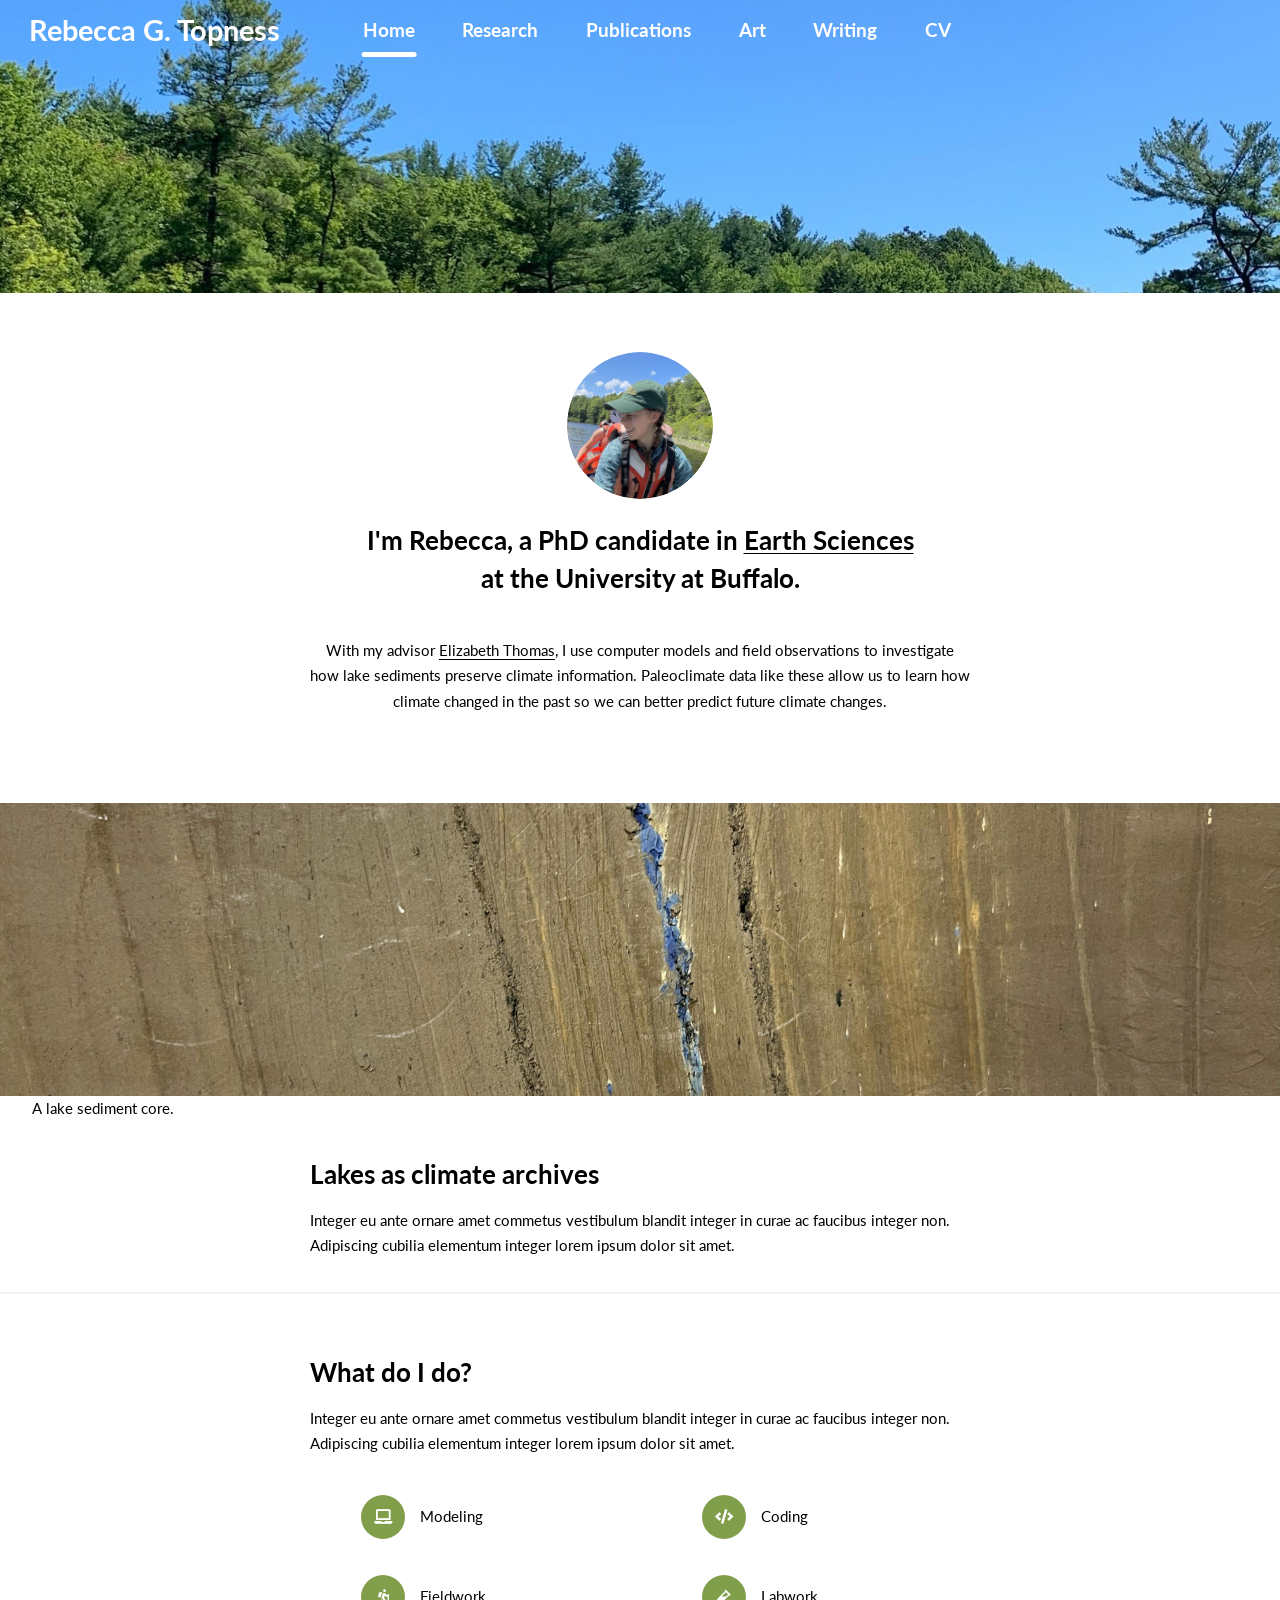
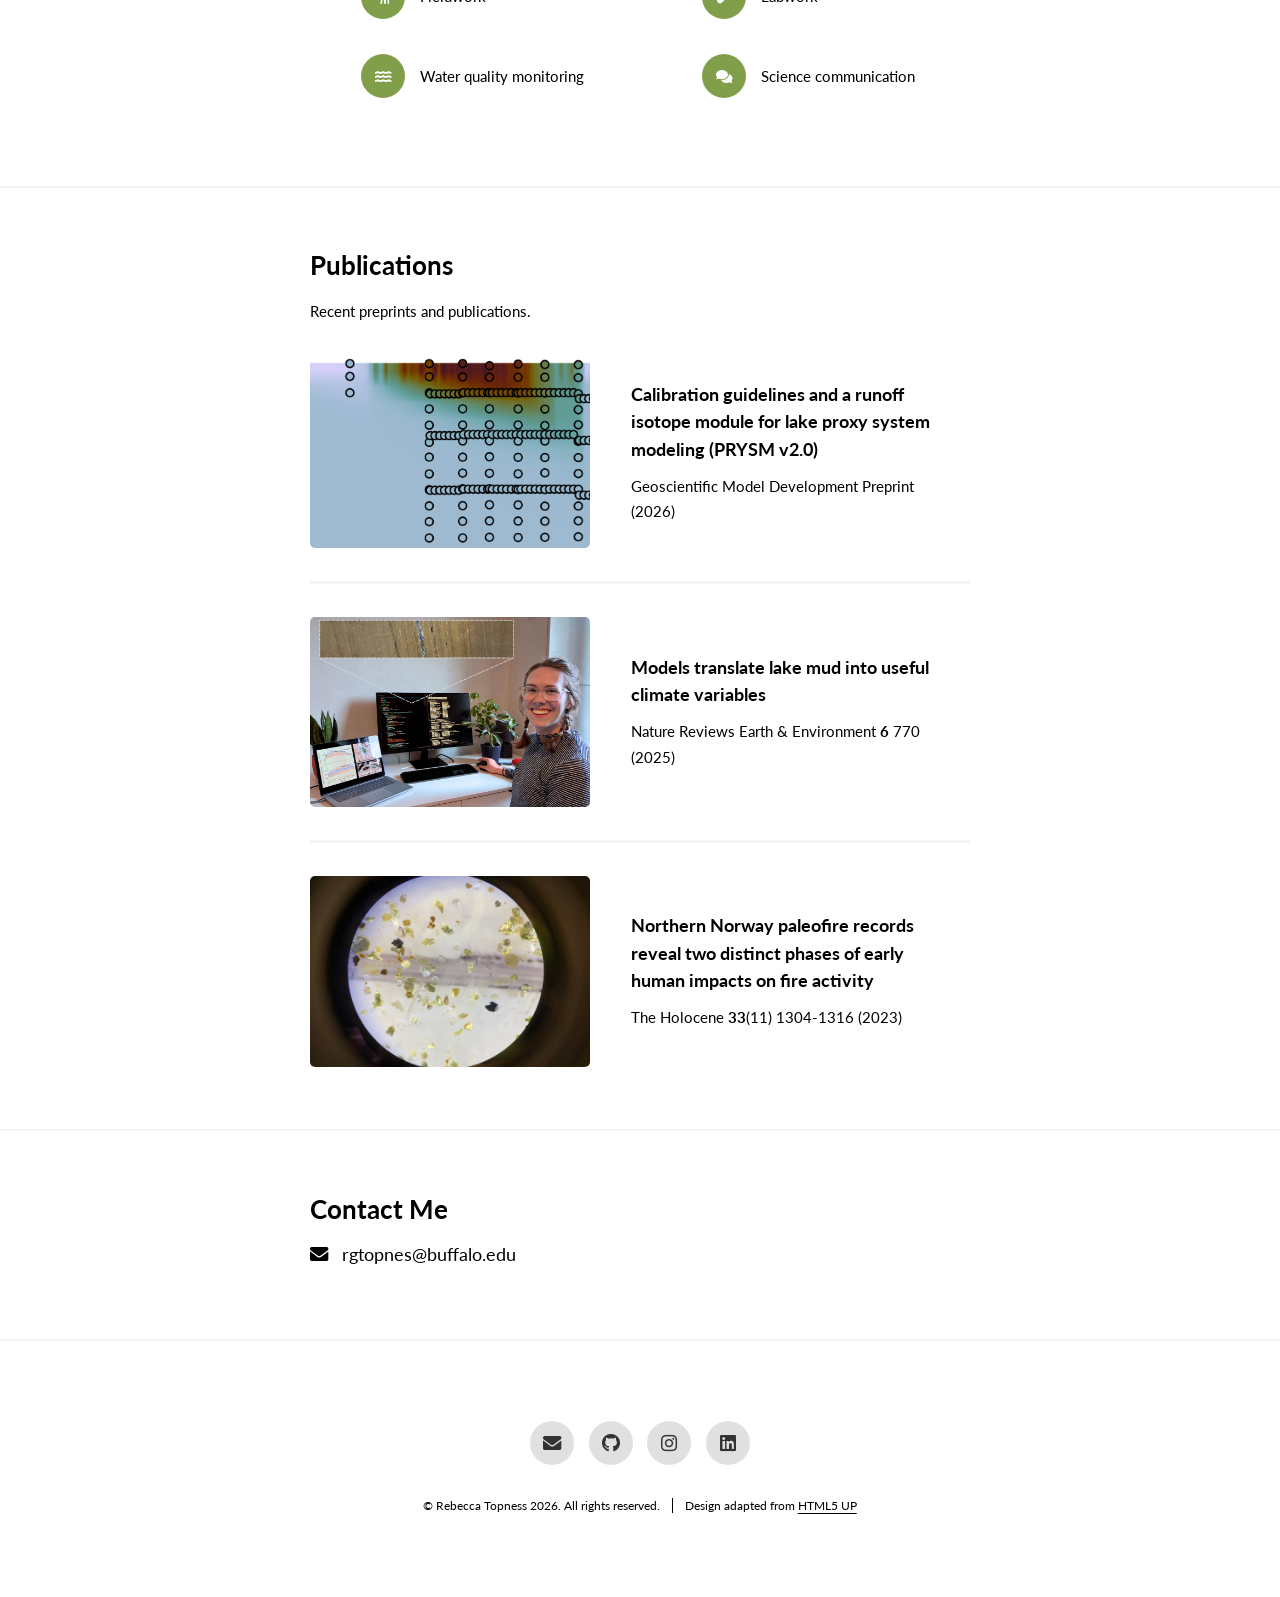
==== commit 0e7f3820: "Add files via upload" ====
--- a/index.html
+++ b/index.html
@@ -42,29 +42,43 @@
 						<!-- One -->
 							<section id="one">
 								<div class="image main" data-position="center">
-									<img src="images/banner2.jpg" alt="" />
+									<img src="images/banner.jpg" alt="" />
 								</div>
 								<div class="container">
 									<span class="image avatar"><img src="images/avatar.jpg" alt="" /></span>
 									<header class="major">
 										<h3>I'm Rebecca, a PhD candidate in <a href="https://arts-sciences.buffalo.edu/earth-sciences.html">Earth Sciences</a> <br /> at the University at Buffalo.</h3> <!--removed link-->
 									</header>
-									<p>With my advisor <a href="http://nsmsites.caset.buffalo.edu/ekthomas/">Elizabeth Thomas</a>, I use computer models and field observations to investigate how lake sediments record climate information. Paleoclimate data like these allow us to learn how climate changed in the past so we can better predict future climate changes.   </p>
+									<br>
+									<p>With my advisor <a href="http://nsmsites.caset.buffalo.edu/ekthomas/">Elizabeth Thomas</a>, I use computer models and field observations to investigate how lake sediments preserve climate information. Paleoclimate data like these allow us to learn how climate changed in the past so we can better predict future climate changes.   </p>
 								</div>
 							</section>
+							<br>
 
+							<div class="image main" data-position="center" >
+									<img src="images/sediment-core.PNG" alt="">
+									</div>
+
+									<p>  &nbsp &nbsp &nbsp &nbsp A lake sediment core. </p>
+								
+									<div class="container">
+
+									<h3>Lakes as climate archives</h3>
+									<p>Integer eu ante ornare amet commetus vestibulum blandit integer in curae ac faucibus integer non. Adipiscing cubilia elementum integer lorem ipsum dolor sit amet.</p>
+
+									</div>
 						<!-- Two -->
 							<section id="two">
 								<div class="container">
-									<h3>Research</h3>
+									<h3>What do I do?</h3>
 									<p>Integer eu ante ornare amet commetus vestibulum blandit integer in curae ac faucibus integer non. Adipiscing cubilia elementum integer lorem ipsum dolor sit amet.</p>
 									<ul class="feature-icons">
-										<li class="icon solid fa-code">Write all the code</li>
-										<li class="icon solid fa-cubes">Stack small boxes</li>
-										<li class="icon solid fa-book">Read books and stuff</li>
-										<li class="icon solid fa-coffee">Drink much coffee</li>
-										<li class="icon solid fa-bolt">Lightning bolt</li>
-										<li class="icon solid fa-users">Shadow clone technique</li>
+										<li><span class="icon solid fa-laptop"></span><span class="label">Modeling</span></li>
+										<li><span class="icon solid fa-code"></span><span class="label">Coding</span></li>
+										<li><span class="icon solid fa-hiking"></span><span class="label">Fieldwork</span></li>
+										<li><span class="icon solid fa-vial"></span><span class="label">Labwork</span></li>
+										<li><span class="icon solid fa-water"></span><span class="label">Water quality monitoring</span></li>
+										<li><span class="icon solid fa-comments"></span><span class="label">Science communication</span></li>
 									</ul>
 								</div>
 							</section>
@@ -78,22 +92,22 @@
 										<article>
 											<a href="#" class="image"><img src="images/preprint-thumbnail.png" alt="" /></a>
 											<div class="inner">
-												<h4>Possibly broke spacetime</h4>
-												<p>Integer eu ante ornare amet commetus vestibulum blandit integer in curae ac faucibus integer adipiscing ornare amet.</p>
+												<h4><a href="https://doi.org/10.5194/egusphere-2026-2322">Calibration guidelines and a runoff isotope module for lake proxy system modeling (PRYSM v2.0)</a></h4>
+												<p>Geoscientific Model Development Preprint (2026)</p>
 											</div>
 										</article>
 										<article>
 											<a href="#" class="image"><img src="images/tools-of-the-trade-thumbnail.png" alt="" /></a>
 											<div class="inner">
-												<h4>Terraformed a small moon</h4>
-												<p>Integer eu ante ornare amet commetus vestibulum blandit integer in curae ac faucibus integer adipiscing ornare amet.</p>
+												<h4><a href="https://doi.org/10.1038/s43017-025-00733-3">Models translate lake mud into useful climate variables</a></h4>
+												<p>Nature Reviews Earth & Environment <strong style="color: #000000;">6</strong> 770 (2025)</p>
 											</div>
 										</article>
 										<article>
 											<a href="#" class="image"><img src="images/norway-paleofire-thumbnail.png" alt="" /></a>
 											<div class="inner">
-												<h4>Snapped dark matter in the wild</h4>
-												<p>Integer eu ante ornare amet commetus vestibulum blandit integer in curae ac faucibus integer adipiscing ornare amet.</p>
+												<h4><a href="https://doi.org/10.1177/09596836231185826">Northern Norway paleofire records reveal two distinct phases of early human impacts on fire activity</a></h4>
+												<p>The Holocene <strong style="color: #000000;">33</strong>(11) 1304-1316 (2023)</p>
 											</div>
 										</article>
 									</div>
@@ -130,336 +144,7 @@
 								</div>
 							</section>
 
-						<!-- Five -->
-						<!--
-							<section id="five">
-								<div class="container">
-									<h3>Elements</h3>
 
-									<section>
-										<h4>Text</h4>
-										<p>This is <b>bold</b> and this is <strong>strong</strong>. This is <i>italic</i> and this is <em>emphasized</em>.
-										This is <sup>superscript</sup> text and this is <sub>subscript</sub> text.
-										This is <u>underlined</u> and this is code: <code>for (;;) { ... }</code>. Finally, <a href="#">this is a link</a>.</p>
-										<hr />
-										<header>
-											<h4>Heading with a Subtitle</h4>
-											<p>Lorem ipsum dolor sit amet nullam id egestas urna aliquam</p>
-										</header>
-										<p>Nunc lacinia ante nunc ac lobortis. Interdum adipiscing gravida odio porttitor sem non mi integer non faucibus ornare mi ut ante amet placerat aliquet. Volutpat eu sed ante lacinia sapien lorem accumsan varius montes viverra nibh in adipiscing blandit tempus accumsan.</p>
-										<header>
-											<h5>Heading with a Subtitle</h5>
-											<p>Lorem ipsum dolor sit amet nullam id egestas urna aliquam</p>
-										</header>
-										<p>Nunc lacinia ante nunc ac lobortis. Interdum adipiscing gravida odio porttitor sem non mi integer non faucibus ornare mi ut ante amet placerat aliquet. Volutpat eu sed ante lacinia sapien lorem accumsan varius montes viverra nibh in adipiscing blandit tempus accumsan.</p>
-										<hr />
-										<h2>Heading Level 2</h2>
-										<h3>Heading Level 3</h3>
-										<h4>Heading Level 4</h4>
-										<h5>Heading Level 5</h5>
-										<h6>Heading Level 6</h6>
-										<hr />
-										<h5>Blockquote</h5>
-										<blockquote>Fringilla nisl. Donec accumsan interdum nisi, quis tincidunt felis sagittis eget tempus euismod. Vestibulum ante ipsum primis in faucibus vestibulum. Blandit adipiscing eu felis iaculis volutpat ac adipiscing accumsan faucibus. Vestibulum ante ipsum primis in faucibus lorem ipsum dolor sit amet nullam adipiscing eu felis.</blockquote>
-										<h5>Preformatted</h5>
-										<pre><code>i = 0;
-
-while (!deck.isInOrder()) {
-    print 'Iteration ' + i;
-    deck.shuffle();
-    i++;
-}
-
-print 'It took ' + i + ' iterations to sort the deck.';</code></pre>
-									</section>
-
-									<section>
-										<h4>Lists</h4>
-										<div class="row">
-											<div class="col-6 col-12-xsmall">
-												<h5>Unordered</h5>
-												<ul>
-													<li>Dolor pulvinar etiam magna etiam.</li>
-													<li>Sagittis adipiscing lorem eleifend.</li>
-													<li>Felis enim feugiat dolore viverra.</li>
-												</ul>
-												<h5>Alternate</h5>
-												<ul class="alt">
-													<li>Dolor pulvinar etiam magna etiam.</li>
-													<li>Sagittis adipiscing lorem eleifend.</li>
-													<li>Felis enim feugiat dolore viverra.</li>
-												</ul>
-											</div>
-											<div class="col-6 col-12-xsmall">
-												<h5>Ordered</h5>
-												<ol>
-													<li>Dolor pulvinar etiam magna etiam.</li>
-													<li>Etiam vel felis at lorem sed viverra.</li>
-													<li>Felis enim feugiat dolore viverra.</li>
-													<li>Dolor pulvinar etiam magna etiam.</li>
-													<li>Etiam vel felis at lorem sed viverra.</li>
-													<li>Felis enim feugiat dolore viverra.</li>
-												</ol>
-												<h5>Icons</h5>
-												<ul class="icons">
-													<li><a href="#" class="icon brands fa-twitter"><span class="label">Twitter</span></a></li>
-													<li><a href="#" class="icon brands fa-facebook-f"><span class="label">Facebook</span></a></li>
-													<li><a href="#" class="icon brands fa-instagram"><span class="label">Instagram</span></a></li>
-													<li><a href="#" class="icon brands fa-github"><span class="label">Github</span></a></li>
-													<li><a href="#" class="icon brands fa-dribbble"><span class="label">Dribbble</span></a></li>
-													<li><a href="#" class="icon brands fa-tumblr"><span class="label">Tumblr</span></a></li>
-												</ul>
-											</div>
-										</div>
-										<h5>Actions</h5>
-										<ul class="actions">
-											<li><a href="#" class="button primary">Default</a></li>
-											<li><a href="#" class="button">Default</a></li>
-											<li><a href="#" class="button alt">Default</a></li>
-										</ul>
-										<ul class="actions small">
-											<li><a href="#" class="button primary small">Small</a></li>
-											<li><a href="#" class="button small">Small</a></li>
-											<li><a href="#" class="button alt small">Small</a></li>
-										</ul>
-										<div class="row">
-											<div class="col-3 col-6-medium col-12-xsmall">
-												<ul class="actions stacked">
-													<li><a href="#" class="button primary">Default</a></li>
-													<li><a href="#" class="button">Default</a></li>
-													<li><a href="#" class="button alt">Default</a></li>
-												</ul>
-											</div>
-											<div class="col-3 col-6 col-12-xsmall">
-												<ul class="actions stacked">
-													<li><a href="#" class="button primary small">Small</a></li>
-													<li><a href="#" class="button small">Small</a></li>
-													<li><a href="#" class="button alt small">Small</a></li>
-												</ul>
-											</div>
-											<div class="col-3 col-6-medium col-12-xsmall">
-												<ul class="actions stacked">
-													<li><a href="#" class="button primary fit">Default</a></li>
-													<li><a href="#" class="button fit">Default</a></li>
-													<li><a href="#" class="button alt fit">Default</a></li>
-												</ul>
-											</div>
-											<div class="col-3 col-6-medium col-12-xsmall">
-												<ul class="actions stacked">
-													<li><a href="#" class="button primary small fit">Small</a></li>
-													<li><a href="#" class="button small fit">Small</a></li>
-													<li><a href="#" class="button alt small fit">Small</a></li>
-												</ul>
-											</div>
-										</div>
-									</section>
-
-									<section>
-										<h4>Table</h4>
-										<h5>Default</h5>
-										<div class="table-wrapper">
-											<table>
-												<thead>
-													<tr>
-														<th>Name</th>
-														<th>Description</th>
-														<th>Price</th>
-													</tr>
-												</thead>
-												<tbody>
-													<tr>
-														<td>Item One</td>
-														<td>Ante turpis integer aliquet porttitor.</td>
-														<td>29.99</td>
-													</tr>
-													<tr>
-														<td>Item Two</td>
-														<td>Vis ac commodo adipiscing arcu aliquet.</td>
-														<td>19.99</td>
-													</tr>
-													<tr>
-														<td>Item Three</td>
-														<td> Morbi faucibus arcu accumsan lorem.</td>
-														<td>29.99</td>
-													</tr>
-													<tr>
-														<td>Item Four</td>
-														<td>Vitae integer tempus condimentum.</td>
-														<td>19.99</td>
-													</tr>
-													<tr>
-														<td>Item Five</td>
-														<td>Ante turpis integer aliquet porttitor.</td>
-														<td>29.99</td>
-													</tr>
-												</tbody>
-												<tfoot>
-													<tr>
-														<td colspan="2"></td>
-														<td>100.00</td>
-													</tr>
-												</tfoot>
-											</table>
-										</div>
-
-										<h5>Alternate</h5>
-										<div class="table-wrapper">
-											<table class="alt">
-												<thead>
-													<tr>
-														<th>Name</th>
-														<th>Description</th>
-														<th>Price</th>
-													</tr>
-												</thead>
-												<tbody>
-													<tr>
-														<td>Item One</td>
-														<td>Ante turpis integer aliquet porttitor.</td>
-														<td>29.99</td>
-													</tr>
-													<tr>
-														<td>Item Two</td>
-														<td>Vis ac commodo adipiscing arcu aliquet.</td>
-														<td>19.99</td>
-													</tr>
-													<tr>
-														<td>Item Three</td>
-														<td> Morbi faucibus arcu accumsan lorem.</td>
-														<td>29.99</td>
-													</tr>
-													<tr>
-														<td>Item Four</td>
-														<td>Vitae integer tempus condimentum.</td>
-														<td>19.99</td>
-													</tr>
-													<tr>
-														<td>Item Five</td>
-														<td>Ante turpis integer aliquet porttitor.</td>
-														<td>29.99</td>
-													</tr>
-												</tbody>
-												<tfoot>
-													<tr>
-														<td colspan="2"></td>
-														<td>100.00</td>
-													</tr>
-												</tfoot>
-											</table>
-										</div>
-									</section>
-
-									<section>
-										<h4>Buttons</h4>
-										<ul class="actions">
-											<li><a href="#" class="button primary">Primary</a></li>
-											<li><a href="#" class="button">Default</a></li>
-											<li><a href="#" class="button alt">Alternate</a></li>
-										</ul>
-										<ul class="actions">
-											<li><a href="#" class="button primary large">Large</a></li>
-											<li><a href="#" class="button">Default</a></li>
-											<li><a href="#" class="button alt small">Small</a></li>
-										</ul>
-										<ul class="actions fit">
-											<li><a href="#" class="button primary fit">Fit</a></li>
-											<li><a href="#" class="button fit">Fit</a></li>
-											<li><a href="#" class="button alt fit">Fit</a></li>
-										</ul>
-										<ul class="actions fit small">
-											<li><a href="#" class="button primary fit small">Fit + Small</a></li>
-											<li><a href="#" class="button fit small">Fit + Small</a></li>
-											<li><a href="#" class="button alt fit small">Fit + Small</a></li>
-										</ul>
-										<ul class="actions">
-											<li><a href="#" class="button primary icon solid fa-download">Icon</a></li>
-											<li><a href="#" class="button icon solid fa-download">Icon</a></li>
-											<li><a href="#" class="button alt icon solid fa-check">Icon</a></li>
-										</ul>
-										<ul class="actions">
-											<li><span class="button primary disabled">Primary</span></li>
-											<li><span class="button disabled">Default</span></li>
-											<li><span class="button alt disabled">Alternate</span></li>
-										</ul>
-									</section>
-
-									<section>
-										<h4>Form</h4>
-										<form method="post" action="#">
-											<div class="row gtr-uniform">
-												<div class="col-6 col-12-xsmall">
-													<input type="text" name="demo-name" id="demo-name" value="" placeholder="Name" />
-												</div>
-												<div class="col-6 col-12-xsmall">
-													<input type="email" name="demo-email" id="demo-email" value="" placeholder="Email" />
-												</div>
-												<div class="col-12">
-													<select name="demo-category" id="demo-category">
-														<option value="">- Category -</option>
-														<option value="1">Manufacturing</option>
-														<option value="1">Shipping</option>
-														<option value="1">Administration</option>
-														<option value="1">Human Resources</option>
-													</select>
-												</div>
-												<div class="col-4 col-12-medium">
-													<input type="radio" id="demo-priority-low" name="demo-priority" checked>
-													<label for="demo-priority-low">Low Priority</label>
-												</div>
-												<div class="col-4 col-12-medium">
-													<input type="radio" id="demo-priority-normal" name="demo-priority">
-													<label for="demo-priority-normal">Normal Priority</label>
-												</div>
-												<div class="col-4 col-12-medium">
-													<input type="radio" id="demo-priority-high" name="demo-priority">
-													<label for="demo-priority-high">High Priority</label>
-												</div>
-												<div class="col-6 col-12-medium">
-													<input type="checkbox" id="demo-copy" name="demo-copy">
-													<label for="demo-copy">Email me a copy of this message</label>
-												</div>
-												<div class="col-6 col-12-medium">
-													<input type="checkbox" id="demo-human" name="demo-human" checked>
-													<label for="demo-human">I am a human and not a robot</label>
-												</div>
-												<div class="col-12">
-													<textarea name="demo-message" id="demo-message" placeholder="Enter your message" rows="6"></textarea>
-												</div>
-												<div class="col-12">
-													<ul class="actions">
-														<li><input type="submit" value="Send Message" /></li>
-														<li><input type="reset" value="Reset" class="alt" /></li>
-													</ul>
-												</div>
-											</div>
-										</form>
-									</section>
-
-									<section>
-										<h4>Image</h4>
-										<h5>Fit</h5>
-										<span class="image fit"><img src="images/banner.jpg" alt="" /></span>
-										<div class="box alt">
-											<div class="row gtr-50 gtr-uniform">
-												<div class="col-4"><span class="image fit"><img src="images/pic01.jpg" alt="" /></span></div>
-												<div class="col-4"><span class="image fit"><img src="images/pic02.jpg" alt="" /></span></div>
-												<div class="col-4"><span class="image fit"><img src="images/pic03.jpg" alt="" /></span></div>
-												<div class="col-4"><span class="image fit"><img src="images/pic02.jpg" alt="" /></span></div>
-												<div class="col-4"><span class="image fit"><img src="images/pic03.jpg" alt="" /></span></div>
-												<div class="col-4"><span class="image fit"><img src="images/pic01.jpg" alt="" /></span></div>
-												<div class="col-4"><span class="image fit"><img src="images/pic03.jpg" alt="" /></span></div>
-												<div class="col-4"><span class="image fit"><img src="images/pic01.jpg" alt="" /></span></div>
-												<div class="col-4"><span class="image fit"><img src="images/pic02.jpg" alt="" /></span></div>
-											</div>
-										</div>
-										<h5>Left &amp; Right</h5>
-										<p><span class="image left"><img src="images/avatar.jpg" alt="" /></span>Fringilla nisl. Donec accumsan interdum nisi, quis tincidunt felis sagittis eget. tempus euismod. Vestibulum ante ipsum primis in faucibus vestibulum. Blandit adipiscing eu felis iaculis volutpat ac adipiscing accumsan eu faucibus. Integer ac pellentesque praesent tincidunt felis sagittis eget. tempus euismod. Vestibulum ante ipsum primis in faucibus vestibulum. Blandit adipiscing eu felis iaculis volutpat ac adipiscing accumsan eu faucibus. Integer ac pellentesque praesent. Donec accumsan interdum nisi, quis tincidunt felis sagittis eget. tempus euismod. Vestibulum ante ipsum primis in faucibus vestibulum. Blandit adipiscing eu felis iaculis volutpat ac adipiscing accumsan eu faucibus. Integer ac pellentesque praesent tincidunt felis sagittis eget. tempus euismod. Vestibulum ante ipsum primis in faucibus vestibulum. Blandit adipiscing eu felis iaculis volutpat ac adipiscing accumsan eu faucibus. Integer ac pellentesque praesent.</p>
-										<p><span class="image right"><img src="images/avatar.jpg" alt="" /></span>Fringilla nisl. Donec accumsan interdum nisi, quis tincidunt felis sagittis eget. tempus euismod. Vestibulum ante ipsum primis in faucibus vestibulum. Blandit adipiscing eu felis iaculis volutpat ac adipiscing accumsan eu faucibus. Integer ac pellentesque praesent tincidunt felis sagittis eget. tempus euismod. Vestibulum ante ipsum primis in faucibus vestibulum. Blandit adipiscing eu felis iaculis volutpat ac adipiscing accumsan eu faucibus. Integer ac pellentesque praesent. Donec accumsan interdum nisi, quis tincidunt felis sagittis eget. tempus euismod. Vestibulum ante ipsum primis in faucibus vestibulum. Blandit adipiscing eu felis iaculis volutpat ac adipiscing accumsan eu faucibus. Integer ac pellentesque praesent tincidunt felis sagittis eget. tempus euismod. Vestibulum ante ipsum primis in faucibus vestibulum. Blandit adipiscing eu felis iaculis volutpat ac adipiscing accumsan eu faucibus. Integer ac pellentesque praesent.</p>
-									</section>
-
-								</div>
-							</section>
-						-->
 
 					</div>
 
@@ -473,7 +158,7 @@
 								<li><a href="https://www.linkedin.com/in/rgtopness/" class="icon brands fa-linkedin"><span class="label">LinkedIn</span></a></li>
 							</ul>
 							<ul class="copyright">
-								<li>&copy; Rebecca Topness 2026. All rights reserved.</li><li>Design: <a href="http://html5up.net">HTML5 UP</a></li>
+								<li>&copy; Rebecca Topness 2026. All rights reserved.</li><li>Design adapted from <a href="http://html5up.net">HTML5 UP</a></li>
 							</ul>
 						</div>
 					</section>
--- a/assets/css/custom.css
+++ b/assets/css/custom.css
@@ -10,7 +10,7 @@
 	flex-direction: row;
 	align-items: center;
 	justify-content: flex-start;
-	flex-wrap: wrap;
+	flex-wrap: nowrap;
 	width: 100%;
 	height: auto;
 	right: auto;
@@ -25,15 +25,16 @@
 }
 
 #header > header { padding: 0; text-align: left; }
-#header > header h1 { font-size: 1.5em; }
+#header > header h1 { font-size: 2em; }
 #header > header p { display: none; }
-#header > nav { flex-grow: 0; margin-left: 0; }
+#header > nav { flex-grow: 1; margin-left: auto !important; }
 #header > nav ul { display: flex; flex-direction: row; }
 #header > nav ul li { border: 0; }
 #header > nav ul li a {
 	padding: 0.5em 1.25em;
 	font-weight: bold;
 	position: relative;
+	font-size: 1.3em;
 }
 #header > nav ul li a.active { background: transparent !important; }
 #header > nav ul li a.active::after {
@@ -46,17 +47,28 @@
 	height: 5px;
 	border-radius: 3px;
 }
-#header > footer { width: auto; padding: 0; }
+#header > footer { width: auto; padding: 0; margin-left: auto; }
+
+/* Subpage logo should stay black and not change on hover */
+body.subpage #header > header h1 a {
+	color: #000000;
+	text-decoration: none;
+}
+body.subpage #header > header h1 a:hover {
+	color: #000000 !important;
+	text-decoration: none;
+}
 
 /* --- Shared wrapper / sections --- */
 #wrapper { padding-right: 0; padding-top: 0 !important; }
 #main > section { border-top-width: 2px; }
 
-/* --- Shared footer (blue with white social circles) --- */
+/* --- Shared footer (white background with light gray social icons) --- */
 #footer {
-	background: #226CB1 !important;
+	background: #ffffff !important;
 	color: #000000;
 	border-top: solid 2px #f4f4f4;
+	padding: 1.5em 0 !important;
 }
 #footer .copyright li,
 #footer .copyright li a { color: #000000; border-left-color: #000000; }
@@ -67,13 +79,13 @@
 	display: inline-flex;
 	align-items: center;
 	justify-content: center;
-	width: 2.75em;
-	height: 2.75em;
-	background: #ffffff;
+	width: 3em;
+	height: 3em;
+	background: #e0e0e0;
 	border-radius: 50%;
-	color: #000000 !important;
-}
-#footer .icons li a:hover { background: #ffffff; color: #000000 !important; }
+	color: #333333 !important;
+}
+#footer .icons li a:hover { background: #e0e0e0; color: #333333 !important; text-decoration: none; }
 
 @media screen and (max-width: 980px) {
 	#header > nav { margin-top: 1.25em; }
@@ -84,7 +96,7 @@
    ========================================================================== */
 body.home,
 body.home #wrapper,
-body.home #main { background-color: #226CB1; }
+body.home #main { background-color: #ffffff; }
 
 body.home #main h2, body.home #main h3, body.home #main h4,
 body.home #main h5, body.home #main h6,
@@ -125,29 +137,76 @@
 body.home #header > nav ul li a.active { color: #ffffff !important; }
 body.home #header > nav ul li a.active::after { background: #ffffff; }
 
-/* Avatar overlapping the banner */
+/* Avatar below the banner (no overlap) */
 body.home #one .image.avatar {
 	display: block;
 	width: 10em;
-	margin: -10em auto 1.5em auto;
+	margin: 0 auto 1.5em auto;
 	position: relative;
 	z-index: 2;
 }
 body.home #one .image.avatar img { border-radius: 100%; width: 100%; }
 body.home #one .container { text-align: center; }
 
-/* Body content links on the home page: white underline, white on hover */
+/* Body content links on the home page: black text with black underline, green on hover */
 body.home #main a {
-	color: inherit;
+	color: #000000;
 	border-bottom: none;
 	text-decoration: underline;
-	text-decoration-color: #ffffff;
+	text-decoration-color: #000000;
 	text-decoration-thickness: 1px;
 	text-underline-offset: 3px;
 }
 body.home #main a:hover {
+	color: #819E4A !important;
+	text-decoration: none;
+}
+
+/* Remove underline from heading links on home page (only h4 - publication titles) */
+body.home #main h4 a {
+	text-decoration: none;
+}
+body.home #main h4 a:hover {
+	color: #819E4A !important;
+}
+
+/* Footer icons: no underline or color change on home page */
+body.home #footer .icons li a {
+	text-decoration: none;
+	color: #333333 !important;
+}
+body.home #footer .icons li a:hover {
+	text-decoration: none;
+	color: #333333 !important;
+}
+
+/* Research feature icons: white icon on green circular background */
+body.home .feature-icons {
+	display: grid;
+	grid-template-columns: 1fr 1fr;
+	gap: 0.4em 1.5em;
+}
+body.home .feature-icons li {
+	display: flex;
+	align-items: center;
+	gap: 1em;
+	color: #000000 !important;
+	list-style: none;
+}
+body.home .feature-icons li .icon {
+	display: flex;
+	align-items: center;
+	justify-content: center;
+	width: 3em;
+	height: 3em;
+	background-color: #819E4A !important;
+	border-radius: 50%;
+	flex-shrink: 0;
 	color: #ffffff !important;
-	text-decoration-color: #ffffff;
+}
+body.home .feature-icons li .label {
+	color: #000000;
+	white-space: nowrap;
 }
 
 /* Contact Me email line */
@@ -157,10 +216,10 @@
 .contact-email a .fa-envelope { margin-right: 0.5em; text-decoration: none; }
 
 @media screen and (max-width: 980px) {
-	body.home #one .image.avatar { margin-top: -5em; }
+	body.home #one .image.avatar { margin-top: 0; }
 }
 @media screen and (max-width: 480px) {
-	body.home #one .image.avatar { margin-top: -2em; }
+	body.home #one .image.avatar { margin-top: 0; }
 }
 
 /* ==========================================================================
@@ -181,16 +240,16 @@
 	object-fit: cover;
 }
 
-/* Non-mobile: image left, text to the right (robust flex row) */
-@media screen and (min-width: 737px) {
+/* Non-mobile: image left, text to the right (robust flex row) - always flex on all sizes */
+@media screen and (min-width: 0px) {
 	body.subpage .features article {
 		display: flex;
 		align-items: center;
-		gap: 2.5em;
+		gap: 1em;
 	}
 	body.subpage .features article .image {
-		flex: 0 0 40%;
-		width: 40%;
+		flex: 0 0 20%;
+		width: 20%;
 		padding-right: 0;
 	}
 	body.subpage .features article .inner {
@@ -203,6 +262,44 @@
 body.subpage #main h1, body.subpage #main h2, body.subpage #main h3,
 body.subpage #main h4, body.subpage #main h5, body.subpage #main h6,
 body.subpage #main p, body.subpage #main li, body.subpage #main article { color: #000000; }
+
+/* Subpage links: black text with black underline, green on hover */
+body.subpage #main a {
+	color: #000000;
+	border-bottom: none;
+	text-decoration: underline;
+	text-decoration-color: #000000;
+	text-decoration-thickness: 1px;
+	text-underline-offset: 3px;
+}
+body.subpage #main a:hover {
+	color: #819E4A !important;
+	text-decoration: none;
+}
+
+/* Remove underline from title links (h4, h3, etc) */
+body.subpage #main h3 a,
+body.subpage #main h4 a,
+body.subpage #main h5 a,
+body.subpage #main h6 a {
+	text-decoration: none;
+}
+body.subpage #main h3 a:hover,
+body.subpage #main h4 a:hover,
+body.subpage #main h5 a:hover,
+body.subpage #main h6 a:hover {
+	color: #819E4A !important;
+}
+
+/* Footer icons should NOT change color or have underline on subpages */
+body.subpage #footer a {
+	color: #333333 !important;
+	text-decoration: none !important;
+}
+body.subpage #footer a:hover {
+	color: #333333 !important;
+	text-decoration: none !important;
+}
 
 /* --- Art gallery grid --- */
 .art-gallery {
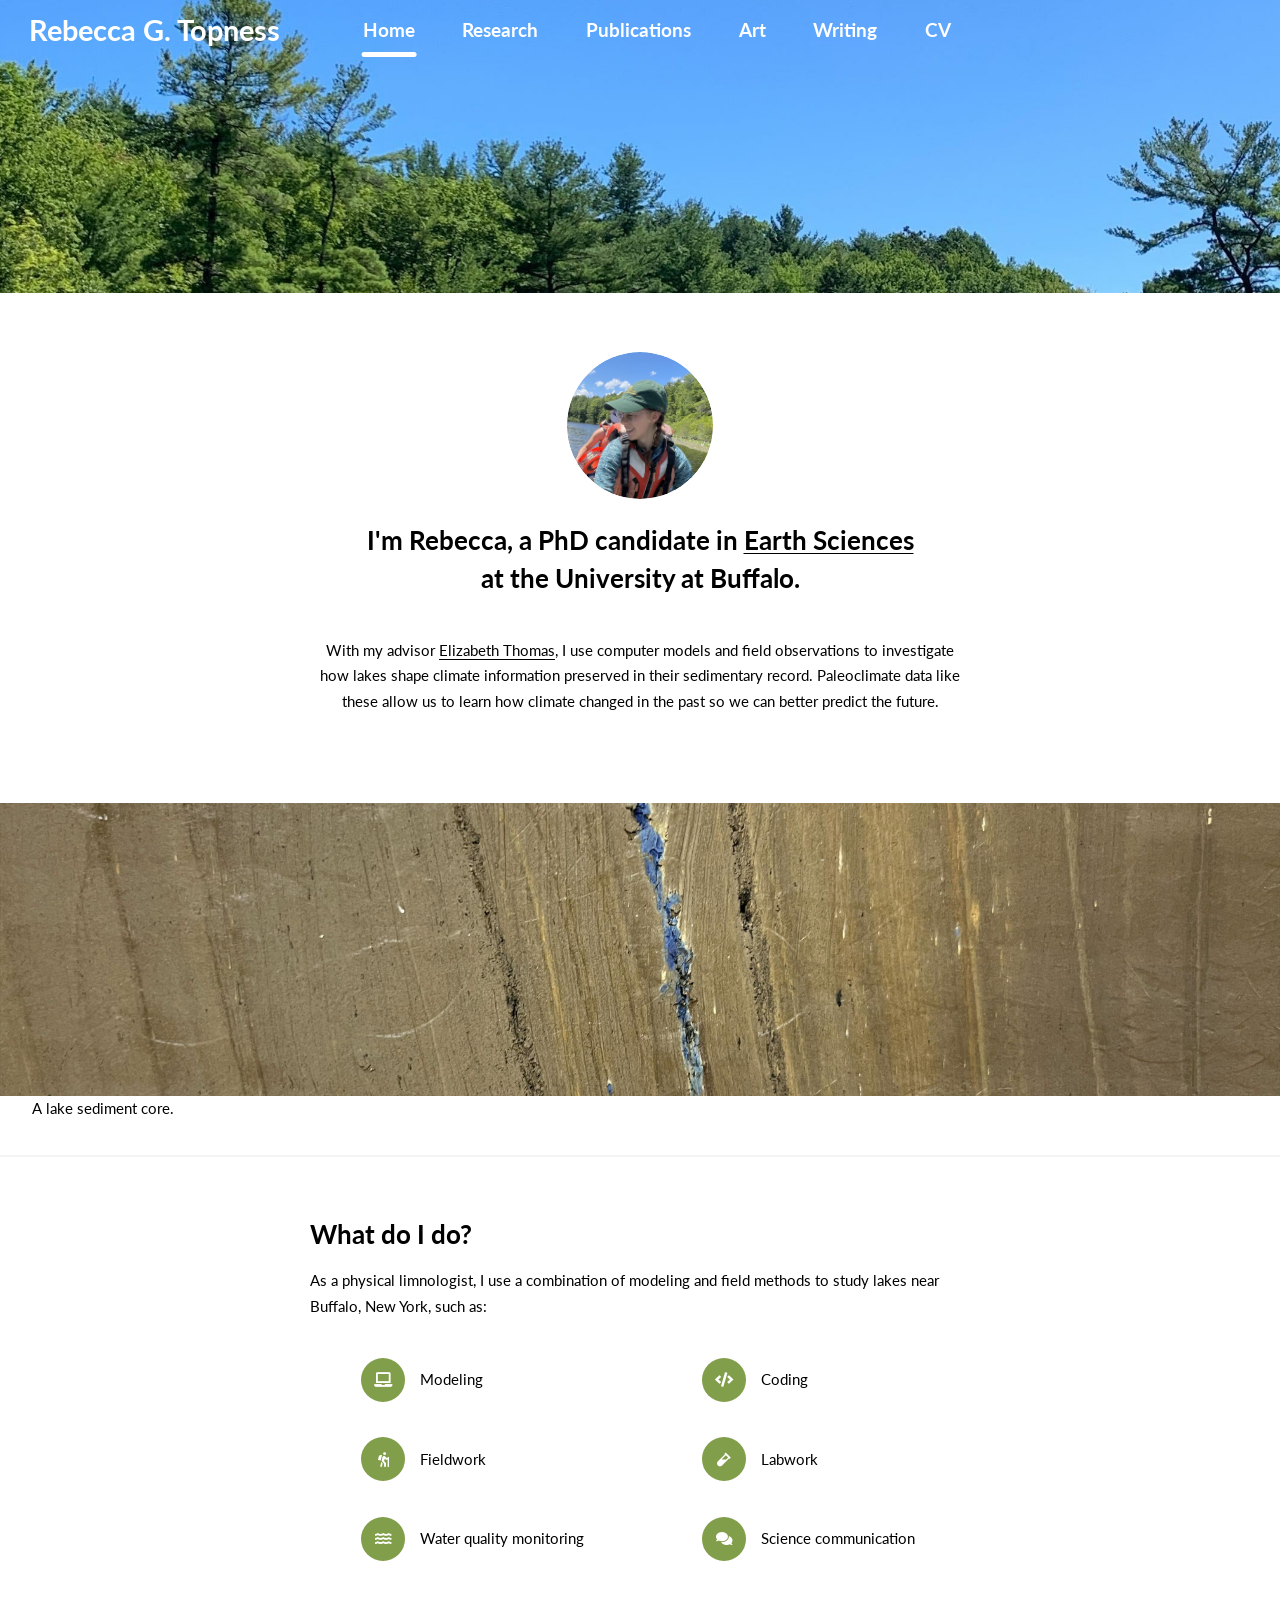
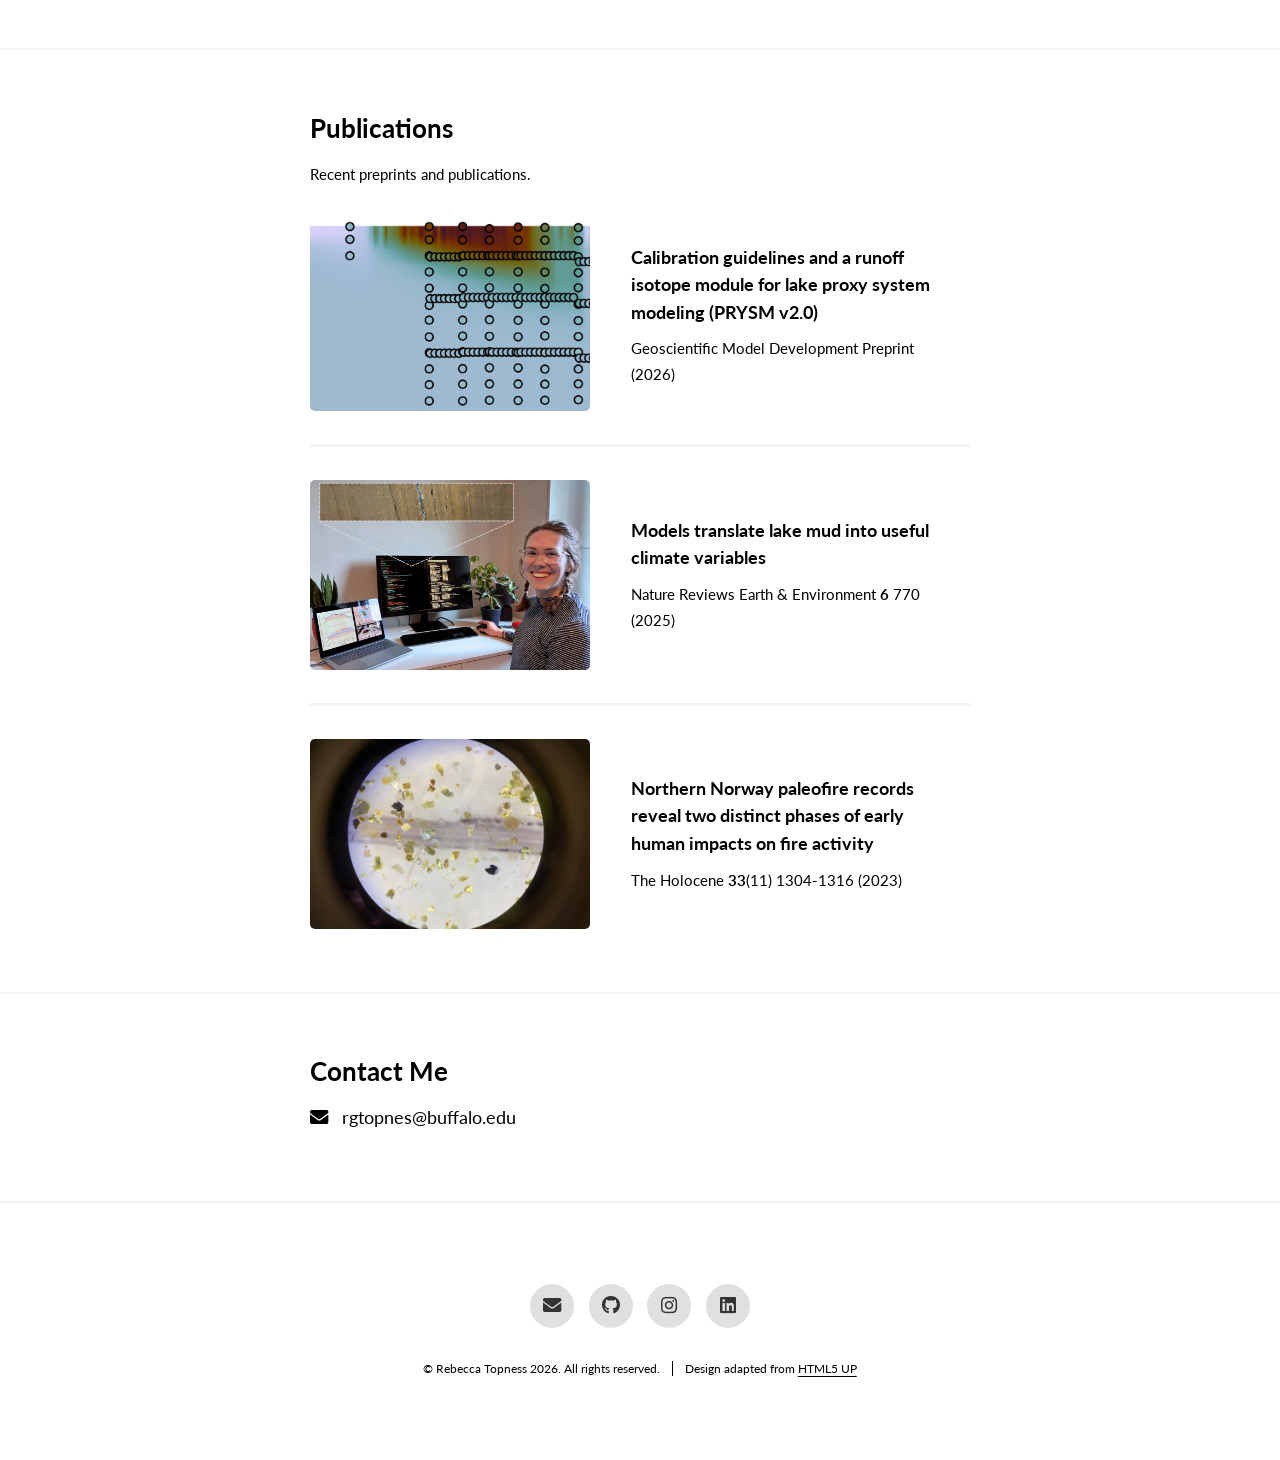
==== commit 0f0a4439: "Edit text and remove proxy paragraph for now" ====
--- a/index.html
+++ b/index.html
@@ -50,7 +50,7 @@
 										<h3>I'm Rebecca, a PhD candidate in <a href="https://arts-sciences.buffalo.edu/earth-sciences.html">Earth Sciences</a> <br /> at the University at Buffalo.</h3> <!--removed link-->
 									</header>
 									<br>
-									<p>With my advisor <a href="http://nsmsites.caset.buffalo.edu/ekthomas/">Elizabeth Thomas</a>, I use computer models and field observations to investigate how lake sediments preserve climate information. Paleoclimate data like these allow us to learn how climate changed in the past so we can better predict future climate changes.   </p>
+									<p>With my advisor <a href="http://nsmsites.caset.buffalo.edu/ekthomas/">Elizabeth Thomas</a>, I use computer models and field observations to investigate how lakes shape climate information preserved in their sedimentary record. Paleoclimate data like these allow us to learn how climate changed in the past so we can better predict the future.   </p>
 								</div>
 							</section>
 							<br>
@@ -63,15 +63,15 @@
 								
 									<div class="container">
 
-									<h3>Lakes as climate archives</h3>
-									<p>Integer eu ante ornare amet commetus vestibulum blandit integer in curae ac faucibus integer non. Adipiscing cubilia elementum integer lorem ipsum dolor sit amet.</p>
+									<!--<h3>Lakes as climate archives</h3>-->
+									<!--<p>Integer eu ante ornare amet commetus vestibulum blandit integer in curae ac faucibus integer non. Adipiscing cubilia elementum integer lorem ipsum dolor sit amet.</p>-->
 
 									</div>
 						<!-- Two -->
 							<section id="two">
 								<div class="container">
 									<h3>What do I do?</h3>
-									<p>Integer eu ante ornare amet commetus vestibulum blandit integer in curae ac faucibus integer non. Adipiscing cubilia elementum integer lorem ipsum dolor sit amet.</p>
+									<p>As a physical limnologist, I use a combination of modeling and field methods to study lakes near Buffalo, New York, such as:</p>
 									<ul class="feature-icons">
 										<li><span class="icon solid fa-laptop"></span><span class="label">Modeling</span></li>
 										<li><span class="icon solid fa-code"></span><span class="label">Coding</span></li>
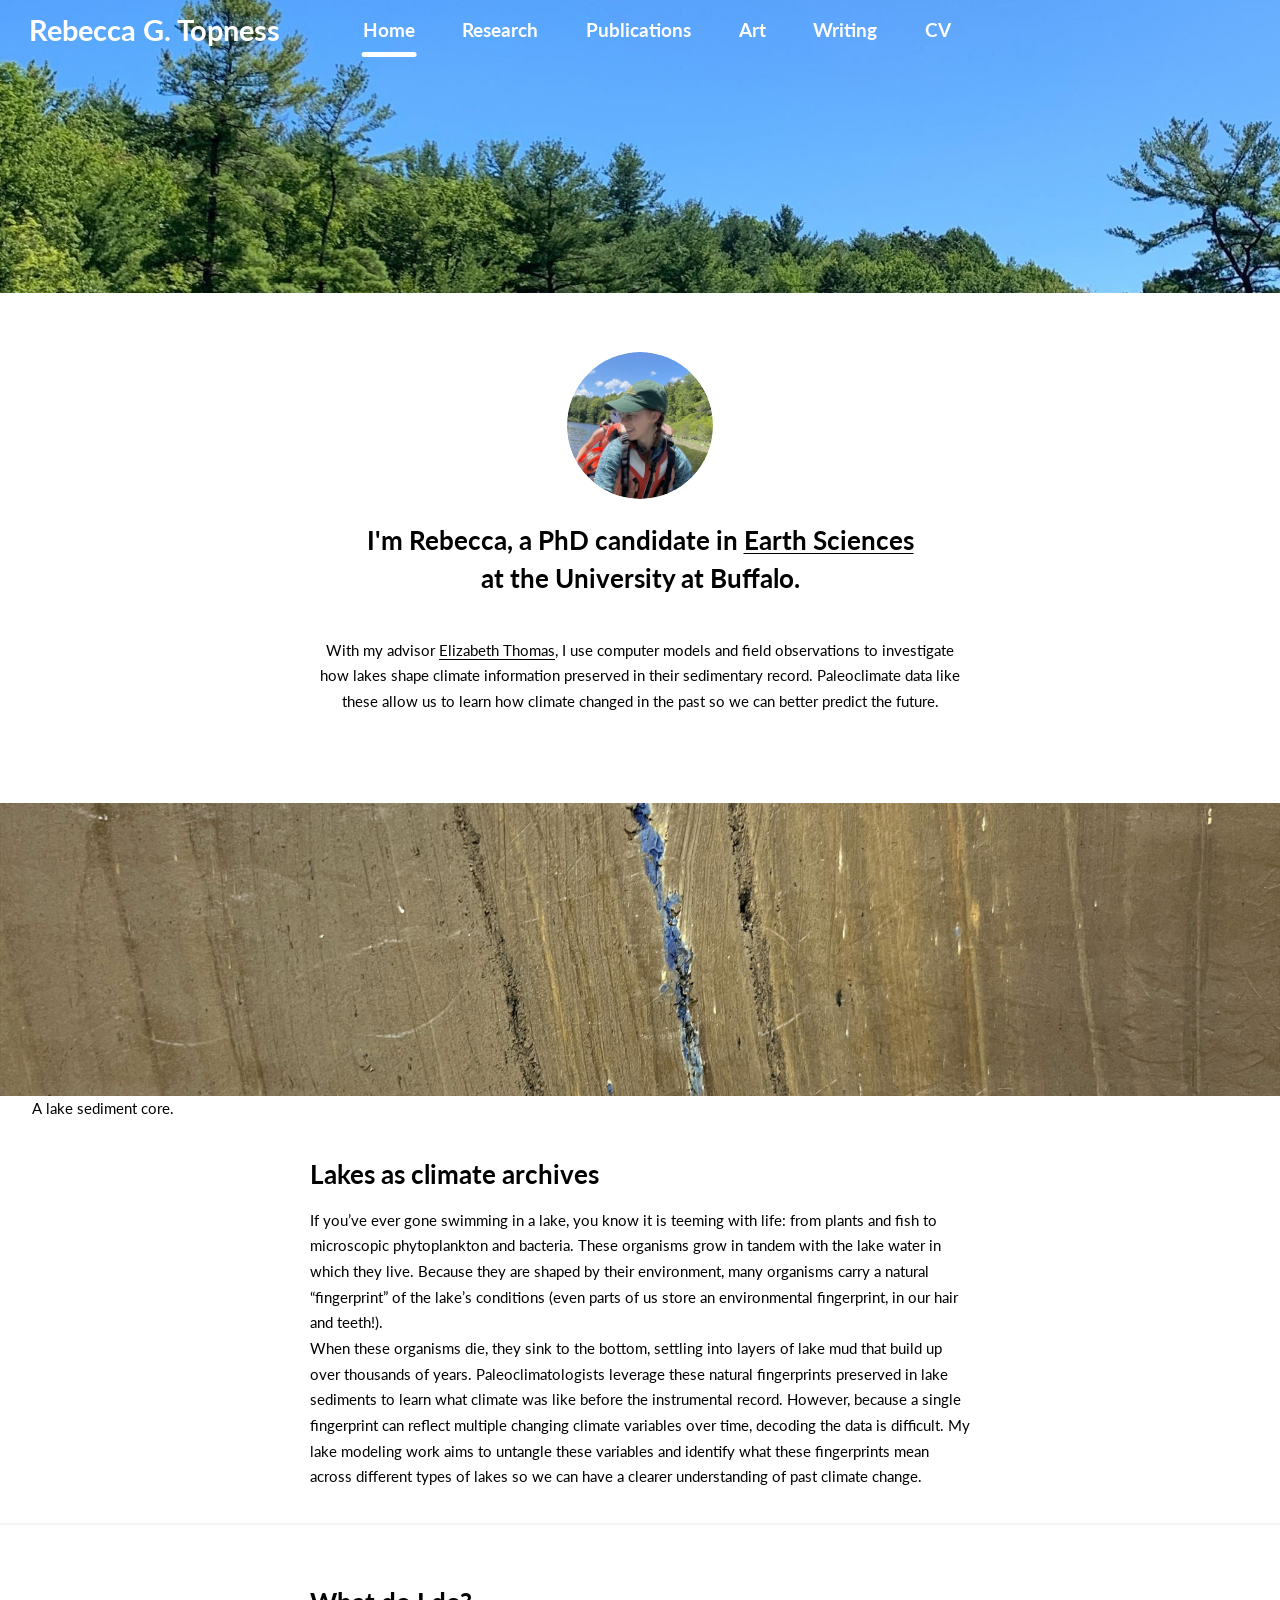
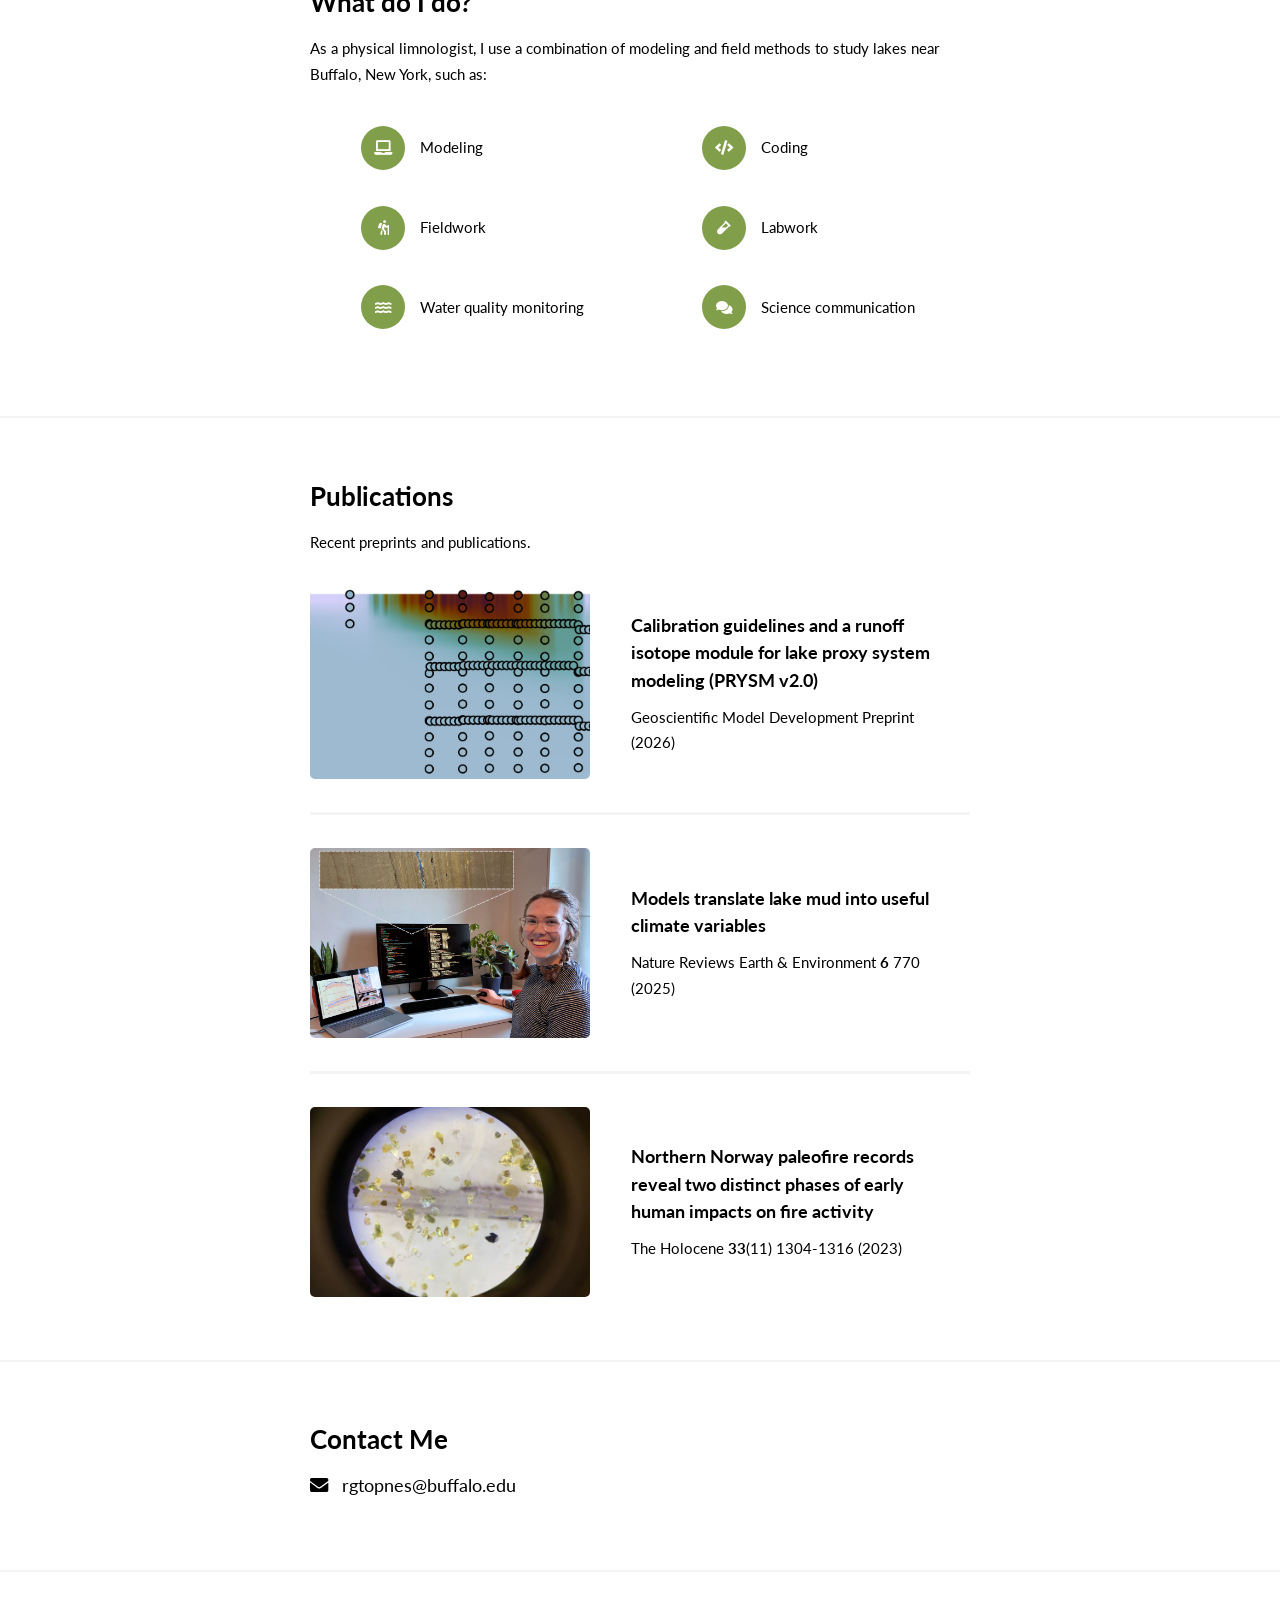
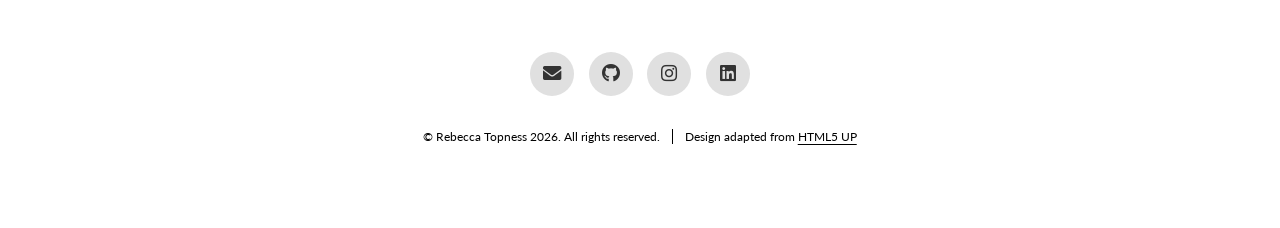
==== commit 3b4cac79: "Add research description" ====
--- a/index.html
+++ b/index.html
@@ -63,8 +63,11 @@
 								
 									<div class="container">
 
-									<!--<h3>Lakes as climate archives</h3>-->
-									<!--<p>Integer eu ante ornare amet commetus vestibulum blandit integer in curae ac faucibus integer non. Adipiscing cubilia elementum integer lorem ipsum dolor sit amet.</p>-->
+									<h3>Lakes as climate archives</h3>
+									<p>If you’ve ever gone swimming in a lake, you know it is teeming with life: from plants and fish to microscopic phytoplankton and bacteria. These organisms grow in tandem with the lake water in which they live. Because they are shaped by their environment, many organisms carry a natural “fingerprint” of the lake’s conditions (even parts of us store an environmental fingerprint, in our hair and teeth!). <br> 
+
+When these organisms die, they sink to the bottom, settling into layers of lake mud that build up over thousands of years. Paleoclimatologists leverage these natural fingerprints preserved in lake sediments to learn what climate was like before the instrumental record. However, because a single fingerprint can reflect multiple changing climate variables over time, decoding the data is difficult. My lake modeling work aims to untangle these variables and identify what these fingerprints mean across different types of lakes so we can have a clearer understanding of past climate change.
+</p>
 
 									</div>
 						<!-- Two -->
